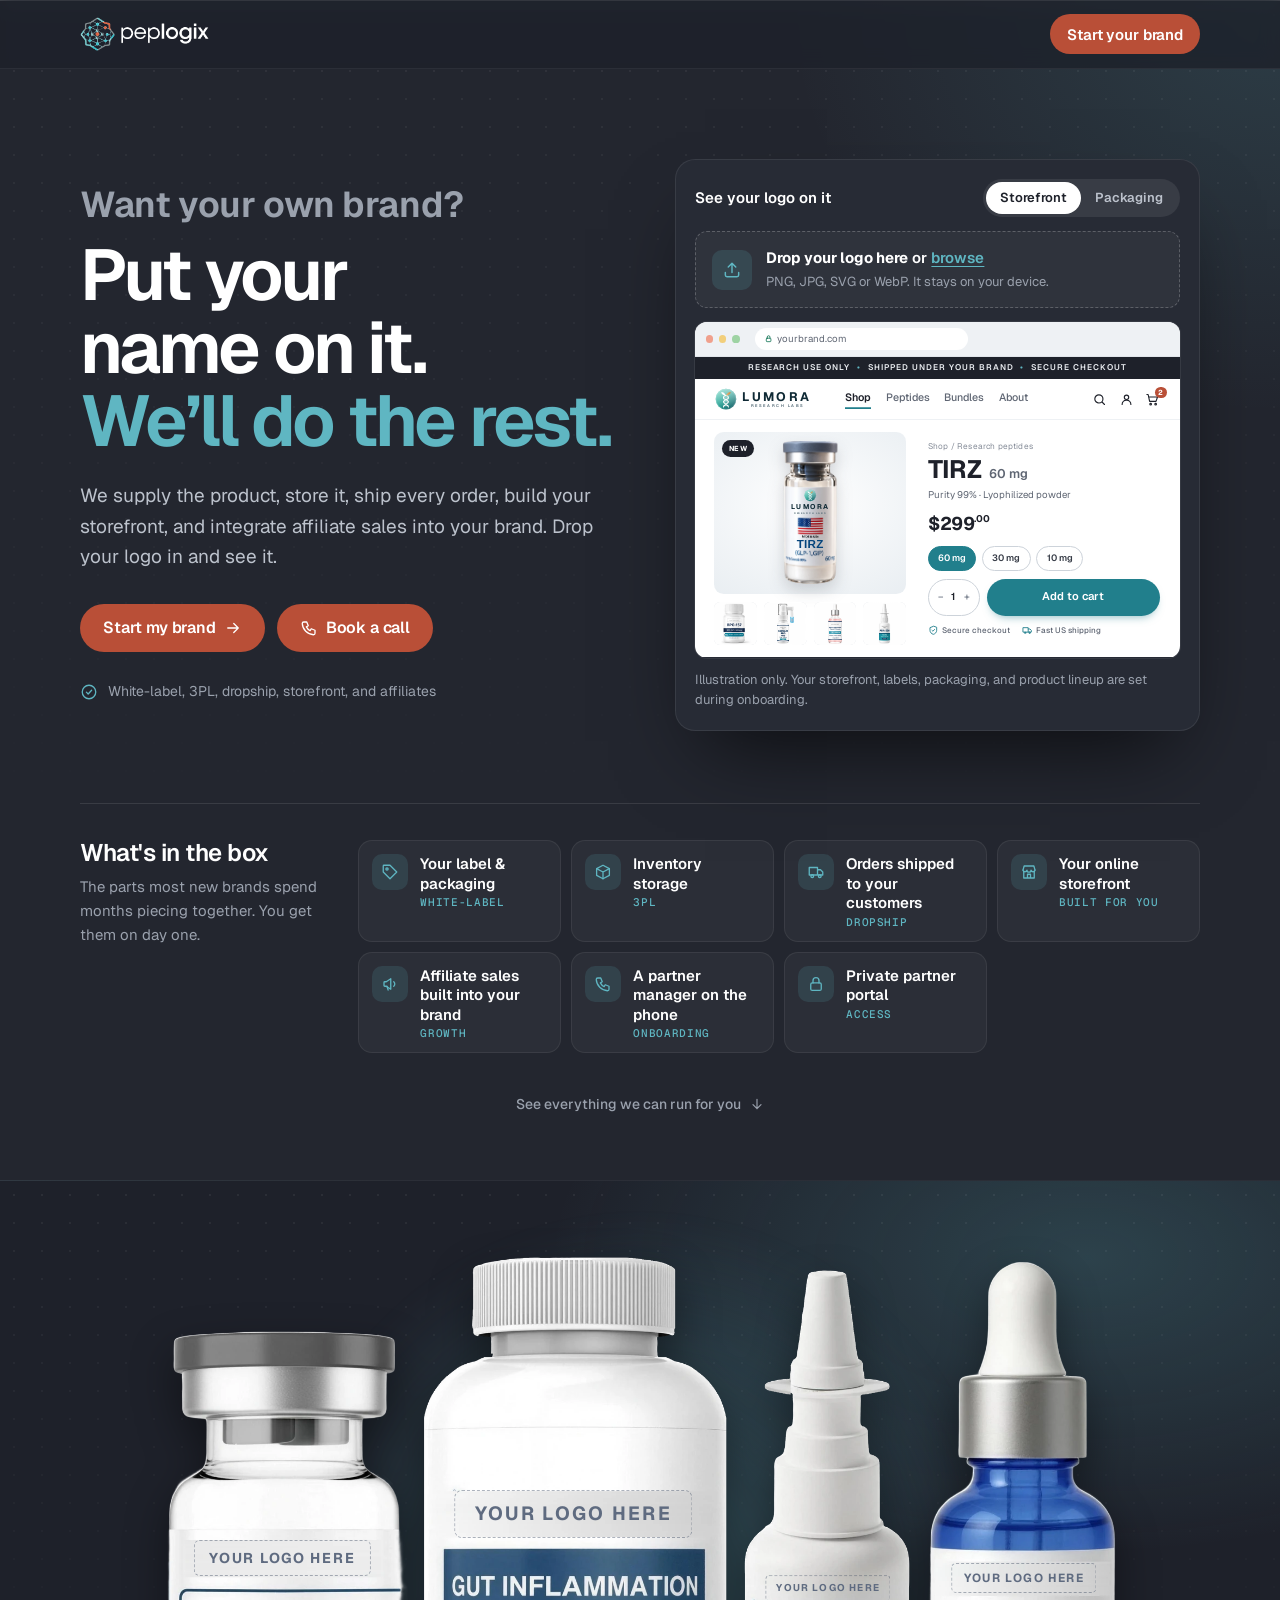
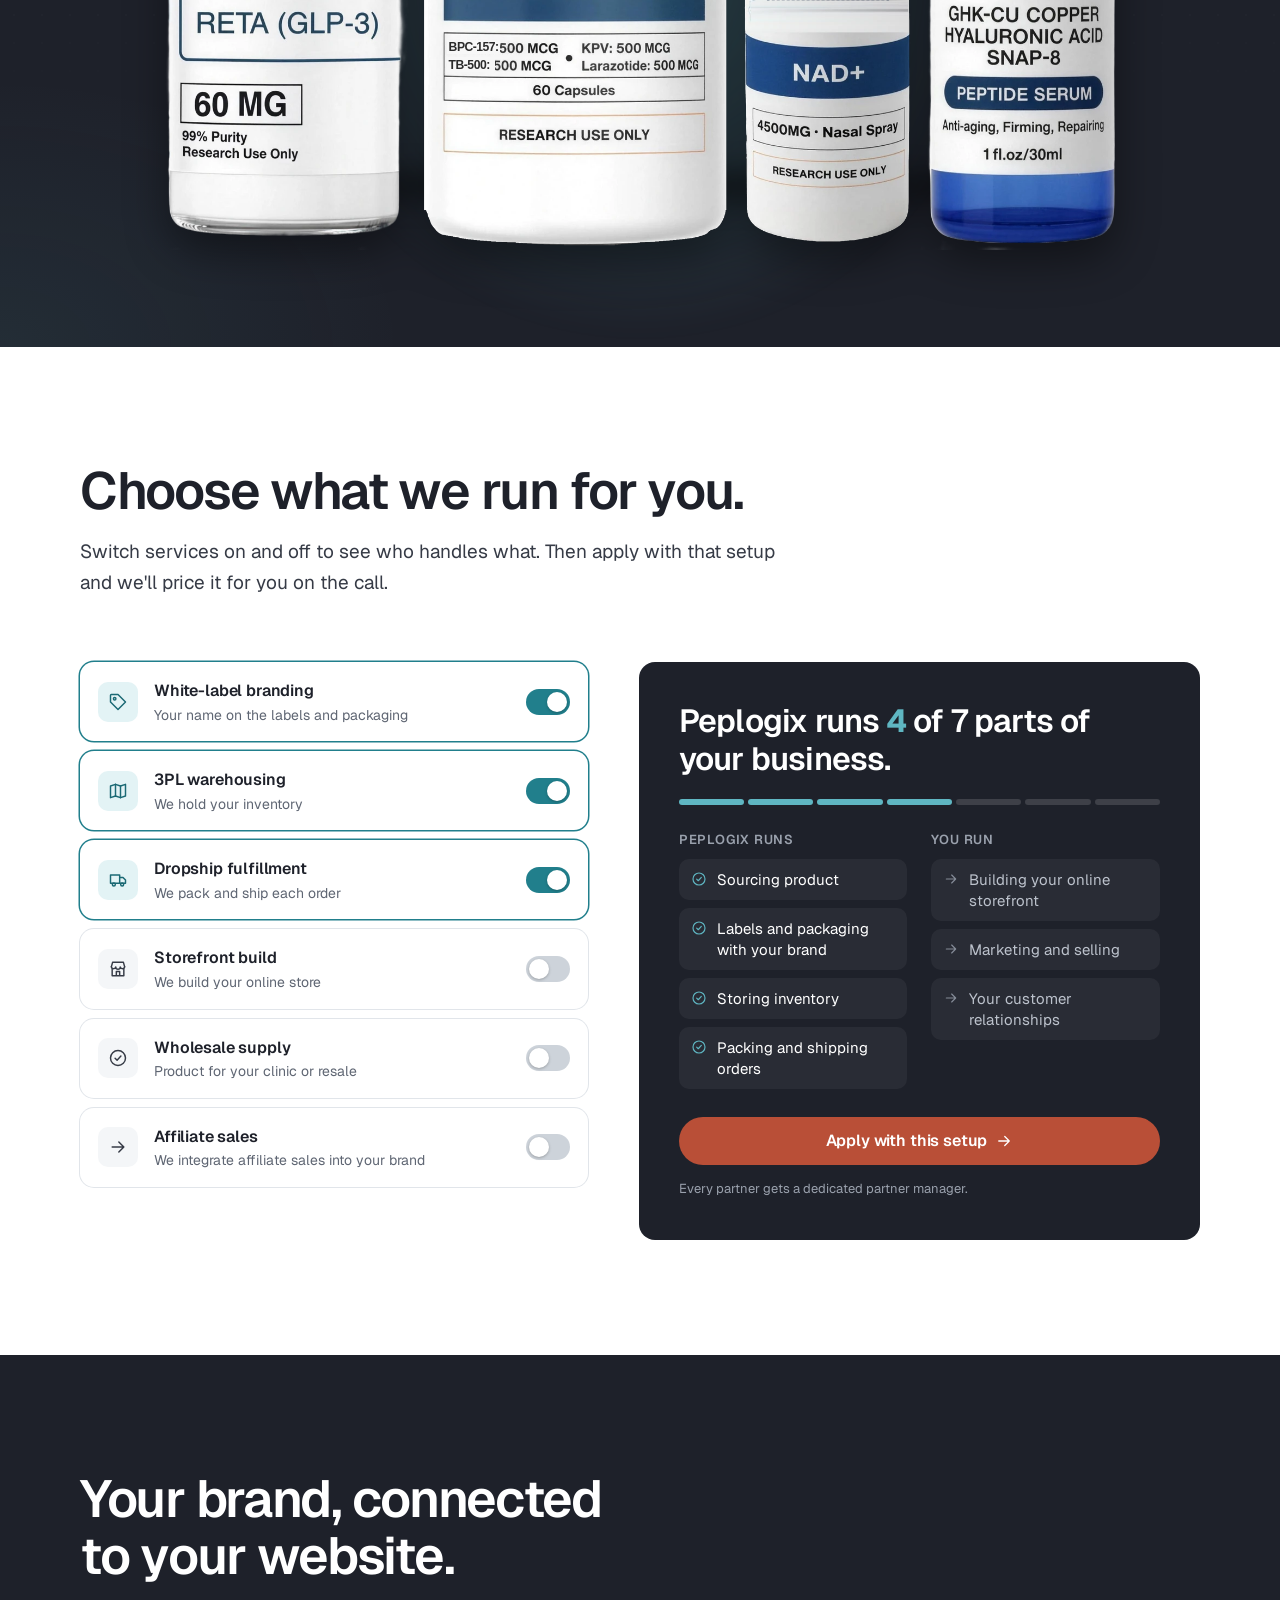
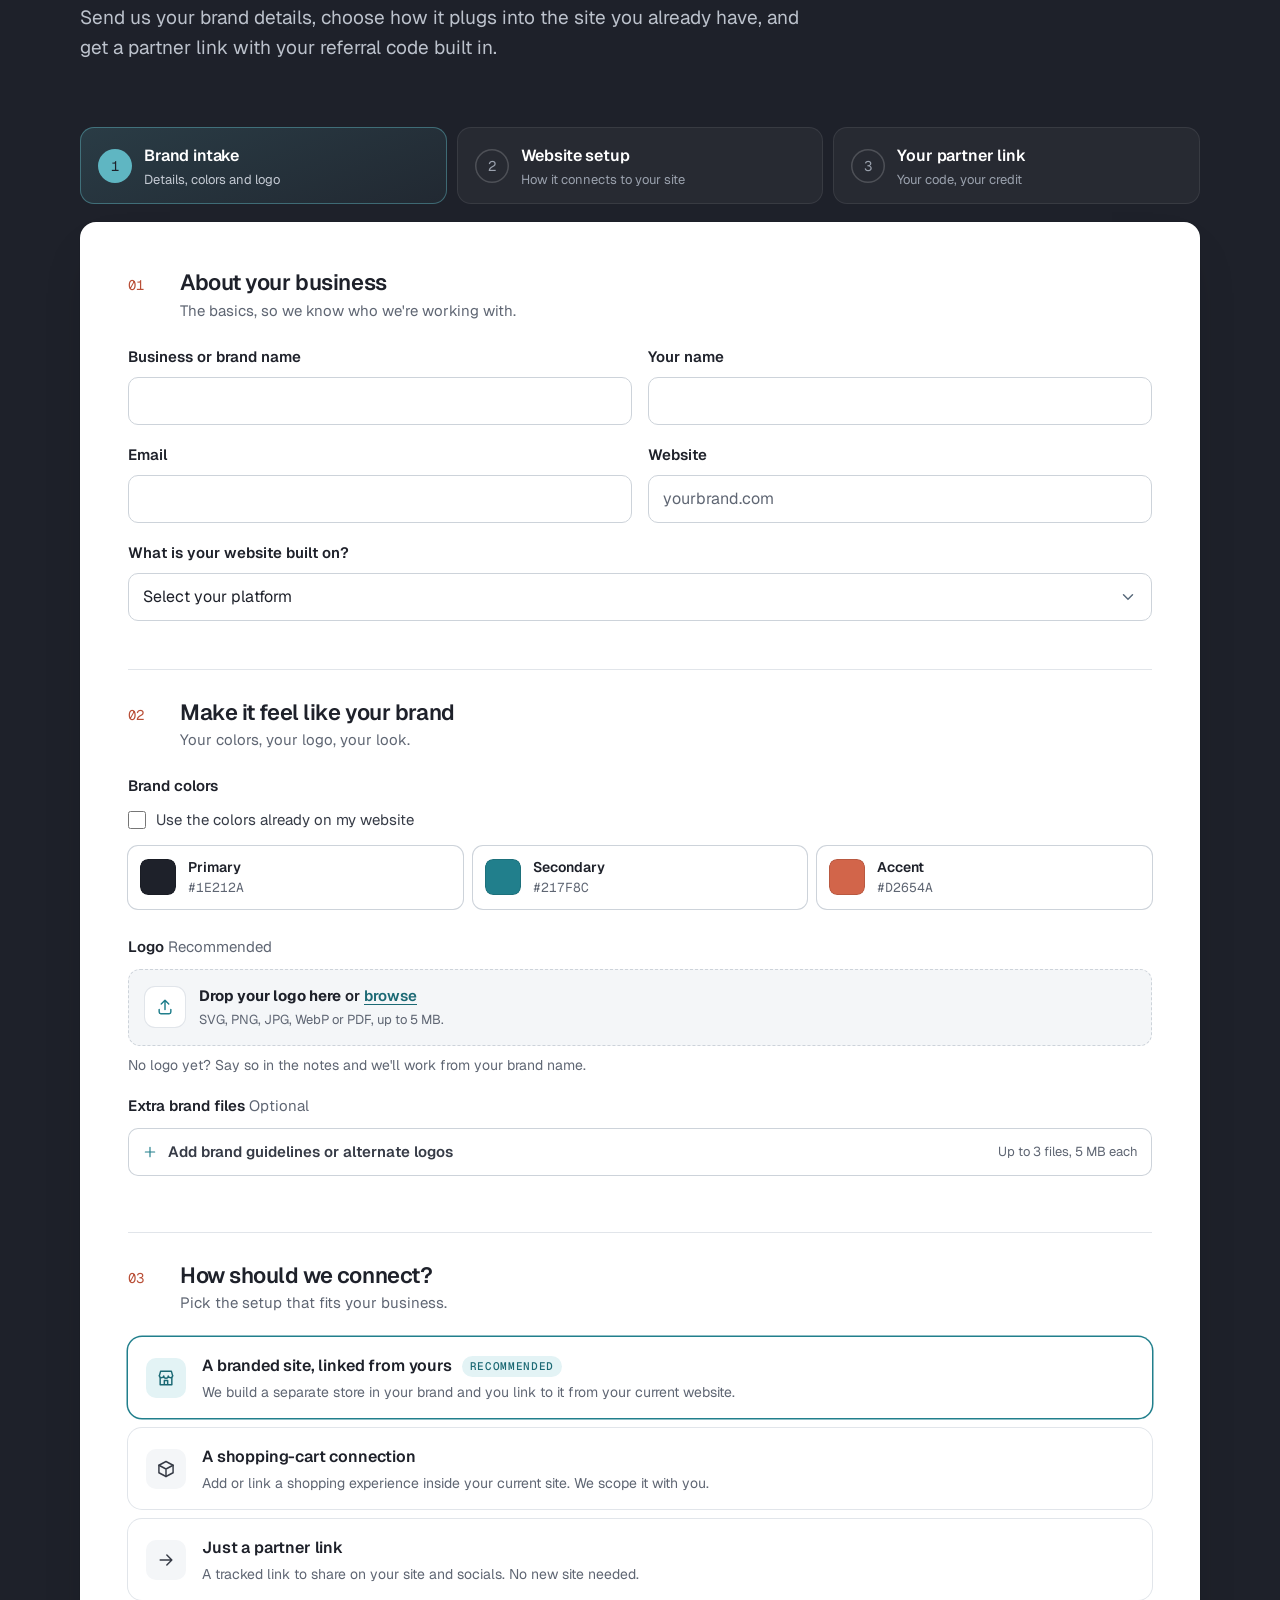
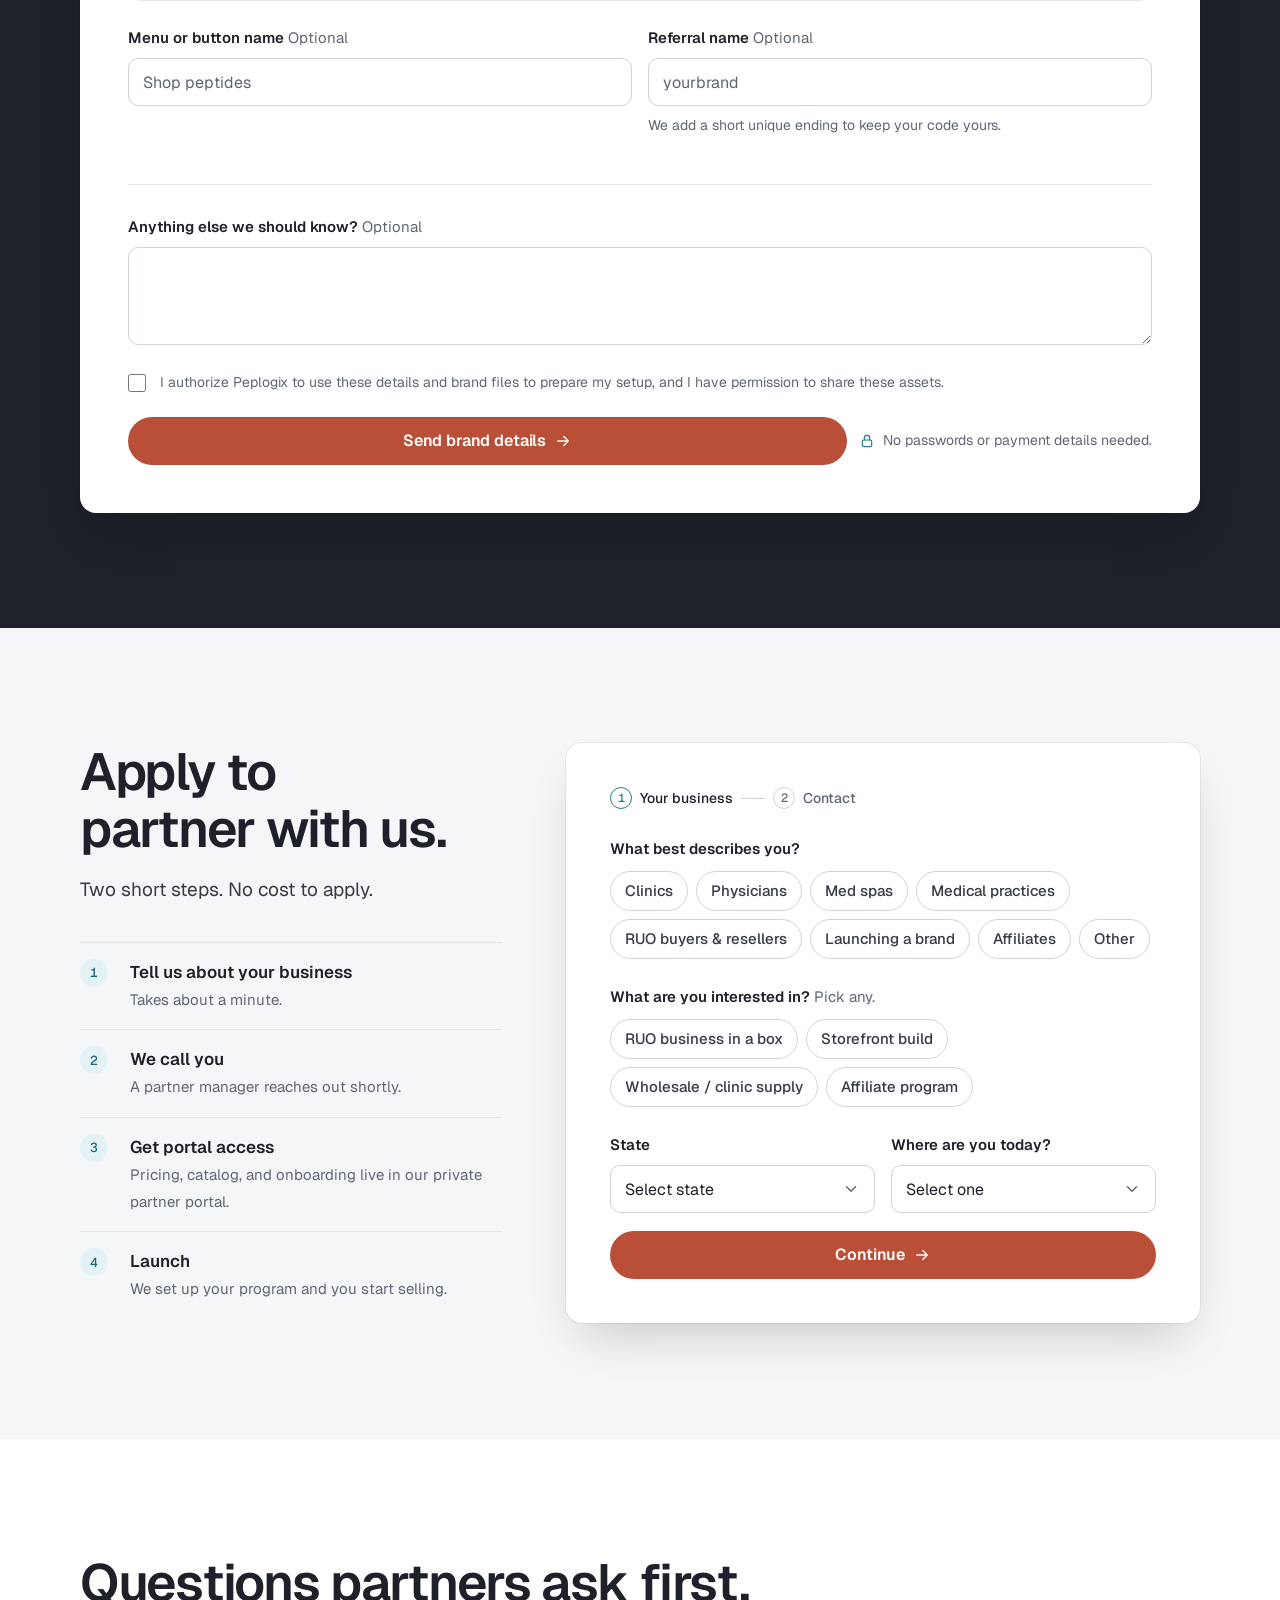
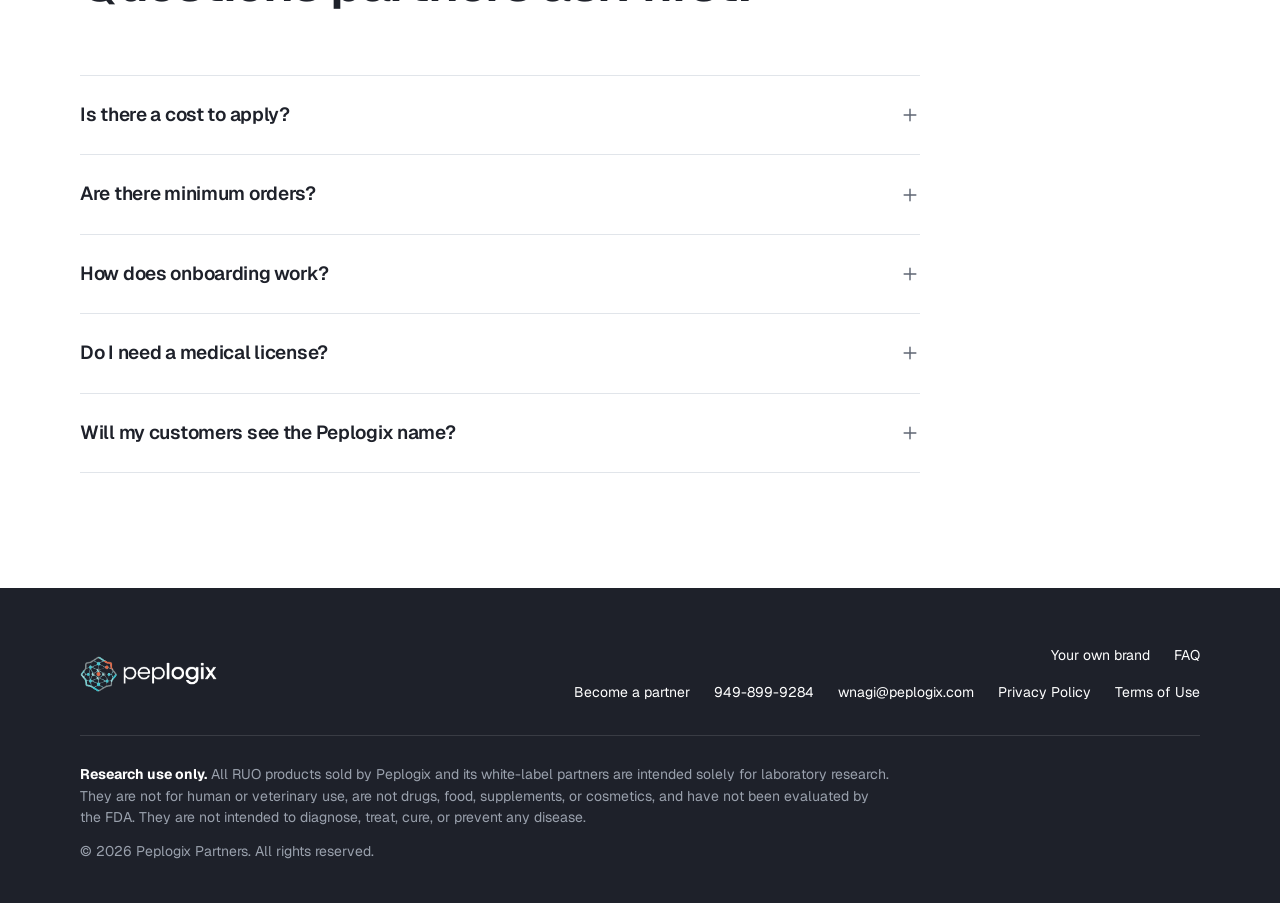
==== index.html @ 63dd4dd7 "Bigger product row on start page; live logo preview in brand intake Co-Authored-By: Claude Opus 5.5 " ====
<!doctype html>
<html lang="en">
<head>
<meta charset="utf-8">
<meta name="viewport" content="width=device-width, initial-scale=1">
<meta name="robots" content="noindex, nofollow">
<title>Start your brand today | Peplogix</title>
<meta name="description" content="Peplogix partners with clinics, physicians, med spas, RUO resellers and affiliates: white-label products, 3PL and dropship fulfillment, storefronts, and affiliate sales.">
<link rel="canonical" href="https://peplogix.github.io/">
<meta property="og:title" content="Start your brand today | Peplogix">
<meta property="og:description" content="Put your name on it. We supply the product, store it, ship every order, build your storefront, and set up affiliate sales.">
<meta property="og:url" content="https://peplogix.github.io/">
<meta property="og:image" content="https://peplogix.github.io/assets/peplogix-logo.png">
<link rel="preconnect" href="https://fonts.googleapis.com">
<link rel="preconnect" href="https://fonts.gstatic.com" crossorigin>
<link href="https://fonts.googleapis.com/css2?family=Geist:wght@400;500;600;700&family=Geist+Mono:wght@400;500&display=swap" rel="stylesheet">
<link rel="icon" type="image/png" href="assets/favicon-64.png">
<link rel="apple-touch-icon" href="assets/apple-touch-icon.png">
<style>
:root{
  --ink:#1E212A;
  --ink-2:#363B46;
  --muted:#5F6673;
  --line:#E1E5EA;
  --line-2:#CDD3DA;
  --paper:#FFFFFF;
  --mist:#F4F6F8;
  --mist-2:#EBEFF2;
  --teal:#217F8C;
  --teal-ink:#1B6974;
  --teal-wash:#E3F3F5;
  --teal-glow:#5FB6C2;
  --accent:#D2654A;
  --accent-ink:#B94F37;
  --kraft:#D8BF97;
  --kraft-2:#C6A877;
  --danger:#B3261E;
  --danger-wash:#FCECEA;
  --ok:#17795A;
  --radius:10px;
  --radius-lg:16px;
  --shadow:0 0 0 1px rgba(0,0,0,.06),0 8px 24px -8px rgba(0,0,0,.14);
  --shadow-lg:0 0 0 1px rgba(0,0,0,.06),0 24px 48px -16px rgba(0,0,0,.2);
  --ease-out:cubic-bezier(.16,1,.3,1);
  --sans:"Geist",ui-sans-serif,system-ui,-apple-system,"Segoe UI",sans-serif;
  --mono:"Geist Mono",ui-monospace,SFMono-Regular,Menlo,monospace;
  --wrap:1200px;
  --gutter:clamp(16px,4vw,40px);
}
*,*::before,*::after{box-sizing:border-box}
[hidden]{display:none!important}
html{scroll-behavior:smooth;-webkit-text-size-adjust:100%}
@media (prefers-reduced-motion:reduce){html{scroll-behavior:auto}}
body{margin:0;background:var(--paper);color:var(--ink);font:400 17px/1.6 var(--sans);-webkit-font-smoothing:antialiased;text-rendering:optimizeLegibility;caret-color:var(--teal)}
::selection{background:var(--teal);color:#fff}
html{scrollbar-color:var(--line-2) var(--mist)}
::-webkit-scrollbar{width:12px;height:12px}
::-webkit-scrollbar-track{background:var(--mist)}
::-webkit-scrollbar-thumb{background:var(--line-2);border-radius:8px;border:3px solid var(--mist)}
img,svg{display:block;max-width:100%}
a{color:var(--teal-ink);text-underline-offset:.2em;text-decoration-thickness:1px}
a:not(.btn):hover{color:var(--ink)}
:focus-visible{outline:2px solid var(--teal);outline-offset:3px;border-radius:4px}
h1,h2,h3{margin:0;line-height:1.1;letter-spacing:-.025em;text-wrap:balance;font-weight:600}
p{margin:0;text-wrap:pretty}
.wrap{max-width:var(--wrap);margin:0 auto;padding:0 var(--gutter)}
.mono{font-family:var(--mono);font-variant-numeric:tabular-nums}
.sr-only{position:absolute;width:1px;height:1px;padding:0;margin:-1px;overflow:hidden;clip:rect(0 0 0 0);white-space:nowrap;border:0}
.skip{position:absolute;left:16px;top:-60px;background:var(--ink);color:#fff;padding:10px 14px;border-radius:8px;z-index:100;transition:top .2s}
.skip:focus{top:12px}

/* Buttons */
.btn{--bg:var(--accent-ink);--fg:#fff;display:inline-flex;align-items:center;justify-content:center;gap:.5em;min-height:48px;padding:0 22px;border-radius:999px;border:1px solid transparent;background:var(--bg);color:var(--fg);font:600 16px/1 var(--sans);letter-spacing:-.01em;text-decoration:none;cursor:pointer;transition:background .2s var(--ease-out),transform .2s var(--ease-out),box-shadow .2s var(--ease-out)}
.btn:hover{background:#A3442F;color:#fff;box-shadow:0 4px 12px -4px rgba(0,0,0,.25)}
.btn:active{transform:translateY(1px)}
.btn svg{width:18px;height:18px}
.btn--ghost{--bg:transparent;--fg:var(--ink);border-color:var(--line-2)}
.btn--ghost:hover{background:var(--mist);color:var(--ink);box-shadow:none}
.btn--ink{--bg:var(--ink)}
.btn--ink:hover{background:#2C313D}
.btn[disabled],.btn[aria-busy="true"]{opacity:.6;cursor:not-allowed;box-shadow:none}
.btn--call{--bg:var(--accent-ink);--fg:#fff}
.btn--call:hover{background:#A3442F;color:#fff;box-shadow:0 4px 12px -4px rgba(0,0,0,.35)}
.btn--sm{min-height:40px;padding:0 16px;font-size:15px}

/* Nav */
.nav{position:sticky;top:0;z-index:50;background:rgba(255,255,255,.92);backdrop-filter:saturate(1.4) blur(10px);-webkit-backdrop-filter:saturate(1.4) blur(10px);border-bottom:1px solid transparent;transition:border-color .2s}
.nav.is-scrolled{border-bottom-color:var(--line)}
.nav .logo .on-dark{display:none}
.nav.on-dark{background:rgba(30,33,42,.82);border-bottom-color:rgba(255,255,255,.06)}
.nav.on-dark .logo .on-light{display:none}
.nav.on-dark .logo .on-dark{display:block}
.nav.on-dark .nav__links a{color:#BCC2CC}
.nav.on-dark .nav__links a:hover{color:#fff}
.nav__in{display:flex;align-items:center;justify-content:space-between;gap:32px;height:68px}
.logo{display:inline-flex;align-items:center;gap:10px;color:var(--ink);text-decoration:none;font-weight:700;font-size:19px;letter-spacing:-.03em}
.logo img{display:block;height:34px;width:auto}
.foot .logo img{height:36px}
.nav__links{display:flex;gap:28px;margin-left:auto;list-style:none;padding:0;margin-block:0}
.nav__links a{color:var(--ink-2);text-decoration:none;font-size:15px;font-weight:500}
.nav__links a:hover{color:var(--teal-ink)}
@media (max-width:900px){.nav__links{display:none}.nav__in{justify-content:space-between}}
.nav .btn{white-space:nowrap}
@media (max-width:360px){.nav .btn{padding:0 12px;font-size:14px}.logo{font-size:17px}}

/* Hero */
.hero{position:relative;overflow:hidden;color:#fff;padding:clamp(40px,6vw,80px) 0 clamp(40px,5vw,64px);margin-top:-68px;padding-top:calc(68px + clamp(40px,6vw,80px));
  background:radial-gradient(60% 55% at 85% 10%,rgba(95,182,194,.22),transparent 70%),radial-gradient(45% 50% at 0% 100%,rgba(95,182,194,.08),transparent 70%),var(--ink)}
.hero::before{content:"";position:absolute;inset:0;background-image:radial-gradient(rgba(255,255,255,.06) 1px,transparent 1px);background-size:28px 28px;mask-image:linear-gradient(180deg,#000,transparent 75%);-webkit-mask-image:linear-gradient(180deg,#000,transparent 75%);pointer-events:none}
.hero>.wrap{position:relative}
.hero--brand{margin-top:0;padding-top:clamp(72px,9vw,112px);border-top:1px solid rgba(255,255,255,.06);background:radial-gradient(55% 50% at 100% 0%,rgba(95,182,194,.16),transparent 70%),#23262F}
.hero--brand .h1like{font-size:clamp(36px,4.4vw,58px)}
.hero--brand .h1like .l:first-child{font-size:.5em;letter-spacing:-.01em;color:#9AA1AD;margin-bottom:.4em}
.hero__main{display:grid;grid-template-columns:minmax(0,1fr);justify-items:center}
.hero__main .heroart{width:100%;max-width:980px}
@media (max-width:1000px){.hero__main{grid-template-columns:minmax(0,1fr)}.heroart__photo{animation:none}}
.hero--main{padding-bottom:clamp(56px,7vw,96px)}
.hero--brand:first-child{margin-top:-68px;padding-top:calc(68px + clamp(48px,7vw,96px));border-top:0}
.hero--brand+.hero--main{margin-top:0;padding-top:clamp(40px,5vw,72px);border-top:1px solid rgba(255,255,255,.06)}
.paths{display:grid;grid-template-columns:1fr 1fr;gap:14px;margin-top:32px;align-items:start}
@media (max-width:640px){.paths{grid-template-columns:minmax(0,1fr)}}
.path{padding:22px;border-radius:18px;background:rgba(255,255,255,.05);box-shadow:inset 0 0 0 1px rgba(255,255,255,.1);transition:box-shadow .25s var(--ease-out),transform .25s var(--ease-out)}
.path:hover{transform:translateY(-2px);box-shadow:inset 0 0 0 1px rgba(95,182,194,.5)}
.path--b2b{background:linear-gradient(160deg,rgba(95,182,194,.16),rgba(95,182,194,.04));box-shadow:inset 0 0 0 1px rgba(95,182,194,.35)}
.path__tag{display:inline-block;font:500 11px/1 var(--mono);letter-spacing:.08em;text-transform:uppercase;color:var(--teal-glow);margin-bottom:12px}
.path h3{font-size:22px;color:#fff;letter-spacing:-.02em}
.path p{margin-top:8px;font-size:15px;color:#BCC2CC;line-height:1.5}
.path .btn{margin-top:18px;width:100%;white-space:nowrap;padding:0 16px}
.path .btn--ghost{--fg:#fff;border-color:rgba(255,255,255,.22)}
.path .btn--ghost:hover{background:rgba(255,255,255,.08);color:#fff}
.hero__top{max-width:960px;margin:0 auto clamp(56px,7vw,88px);text-align:center}
.hero__lead{font-size:clamp(17px,1.5vw,19px);line-height:1.55;color:#BCC2CC;margin:0 auto;max-width:56ch}
.hero__lead strong{display:block;font-size:clamp(30px,3.4vw,44px);line-height:1.1;letter-spacing:-.03em;color:#fff;margin-bottom:12px;font-weight:650}
.hero__top .paths{grid-template-columns:1fr 1fr;align-items:stretch;gap:16px;margin-top:32px;text-align:left}
.hero__top .path{display:flex;flex-direction:column;padding:26px}
.hero__top .path p{margin-bottom:22px}
.hero__top .path .btn,.hero__top .path #d2cBtn{margin-top:auto}
.hero__top .path .d2c__form{margin-top:16px}
.hero__top h1{font-size:clamp(40px,5.6vw,76px);margin:0 auto}
.hero__top h1 .l{display:inline}
.hero__top h1 em{display:block}
.hero__top .paths{margin-top:clamp(28px,3.5vw,44px)}
.hero__lead--main{text-align:left;margin:0;max-width:40ch}
.hero__lead--main strong{font-size:clamp(32px,3.6vw,50px)}
.hero__more{margin-top:28px;white-space:nowrap}
@media (max-width:400px){.hero__more{padding:0 16px;font-size:15px}}
.hero__ruo--top{margin-top:16px;text-align:center}
@media (max-width:640px){.hero__top{text-align:left}.hero__lead{margin:0}.hero__top .paths{grid-template-columns:minmax(0,1fr)}.hero__ruo--top{text-align:left}}
.hero__ruo{margin-top:18px;font-size:13px;color:#858C98}
.hero.hero--main h1 em{white-space:normal}
.hero--main h1{font-size:clamp(40px,5vw,66px)}
.heroart{position:relative;display:flex;flex-direction:column;align-items:center;gap:18px}
.heroart::before{content:"";position:absolute;left:10%;top:-10%;width:80%;aspect-ratio:1;border-radius:50%;background:radial-gradient(circle,rgba(95,182,194,.35),rgba(95,182,194,0) 65%);filter:blur(10px)}
.heroart::after{content:"";position:absolute;bottom:58px;left:8%;width:84%;height:26px;border-radius:50%;background:rgba(0,0,0,.5);filter:blur(14px)}
.heroart__photo{position:relative;z-index:1;margin:0;width:100%;animation:floaty 6s ease-in-out infinite}
.heroart__photo{container-type:inline-size}
.ylh{position:absolute;transform:translate(-50%,-50%);padding:.7em 1em;border:1.5px dashed rgba(43,58,85,.38);border-radius:.4em;font-family:var(--sans);font-weight:700;line-height:1;letter-spacing:.12em;color:#5F6B80;white-space:nowrap;pointer-events:none}
.fixlbl{position:absolute;display:flex;align-items:center;padding-left:.17cqi;background:#F7F7F7;font:700 1.24cqi/1 Arial,"Helvetica Neue",Helvetica,sans-serif;color:#2B2B2B;letter-spacing:-.04em;white-space:nowrap;overflow:hidden}
.heroart__photo img{display:block;width:100%;height:auto;filter:drop-shadow(0 18px 22px rgba(0,0,0,.42))}
.heroart>svg{width:auto;filter:drop-shadow(0 30px 40px rgba(0,0,0,.45));animation:floaty 6s ease-in-out infinite}
@keyframes floaty{0%,100%{transform:translateY(0)}50%{transform:translateY(-10px)}}
.heroart__pills{position:relative;z-index:2;display:flex;flex-wrap:wrap;justify-content:center;gap:10px}
.heroart__pill{display:inline-flex;align-items:center;gap:8px;padding:10px 14px;border-radius:999px;background:rgba(39,43,53,.85);backdrop-filter:blur(8px);-webkit-backdrop-filter:blur(8px);box-shadow:inset 0 0 0 1px rgba(255,255,255,.12),0 10px 30px -10px rgba(0,0,0,.6);font-size:14px;font-weight:600;color:#fff;white-space:nowrap}
.heroart__pill svg{width:16px;height:16px;flex:none;color:var(--teal-glow)}
.d2c__form{margin-top:16px;display:grid;gap:10px}
.d2c__form .field{margin:0}
.d2c__form label{color:#BCC2CC;font-size:13px;margin-bottom:6px}
.d2c__form .input{height:44px;background:rgba(255,255,255,.06);border-color:rgba(255,255,255,.16);color:#fff}
.d2c__form select.input{color:#fff}
.d2c__form select.input option{color:var(--ink)}
.d2c__form .btn{margin-top:4px}
.d2c__form .err{color:#F0A08C}
.d2c__done{color:var(--teal-glow);font-weight:500;margin:0}
@media (prefers-reduced-motion:reduce){.heroart__photo{animation:none}}
.hero__grid{display:grid;grid-template-columns:1fr minmax(0,560px);gap:clamp(32px,5vw,72px);align-items:center}
@media (max-width:1000px){.hero__grid{grid-template-columns:minmax(0,1fr)}}
.hero h1,.hero .h1like{font-size:clamp(42px,5.6vw,72px);letter-spacing:-.04em;font-weight:650;color:#fff;line-height:1.02}
.hero h1 em,.hero .h1like em{font-style:normal;color:var(--teal-glow);white-space:nowrap;display:block}
.hero h1 .l,.hero .h1like .l{display:block}
.hero__sub{margin-top:24px;font-size:clamp(17px,1.5vw,19px);line-height:1.6;color:#BCC2CC;max-width:46ch}
.hero__cta{display:flex;flex-wrap:wrap;gap:12px;margin-top:32px}
.hero .btn--ghost{--fg:#fff;border-color:rgba(255,255,255,.22)}
.hero .btn--ghost:hover{background:rgba(255,255,255,.08);color:#fff}
.trust{display:flex;align-items:center;gap:10px;margin-top:28px;font-size:14px;color:#9AA1AD}
.trust svg{width:18px;height:18px;color:var(--teal-glow)}
.kit{margin-top:clamp(48px,6vw,72px);padding-top:clamp(28px,3vw,36px);border-top:1px solid rgba(255,255,255,.1);display:grid;grid-template-columns:240px 1fr;gap:clamp(24px,3vw,48px);align-items:start}
@media (max-width:1000px){.kit{grid-template-columns:1fr}}
.kit__head h2{font-size:24px;letter-spacing:-.02em;color:#fff}
.kit__head p{margin-top:8px;color:#9AA1AD;font-size:15px}
.kit__grid{list-style:none;margin:0;padding:0;display:grid;grid-template-columns:repeat(4,minmax(0,1fr));gap:10px}
@media (max-width:1100px){.kit__grid{grid-template-columns:repeat(2,minmax(0,1fr))}}
.kit__item{display:grid;grid-template-columns:36px 1fr;gap:12px;align-items:start;padding:14px;border-radius:14px;background:rgba(255,255,255,.04);box-shadow:inset 0 0 0 1px rgba(255,255,255,.07);transition:transform .25s var(--ease-out),box-shadow .25s var(--ease-out),background .25s}
.kit__item:hover{transform:translateY(-3px);background:rgba(95,182,194,.08);box-shadow:inset 0 0 0 1px rgba(95,182,194,.45)}
.kit__ic{width:36px;height:36px;border-radius:10px;display:grid;place-items:center;background:rgba(95,182,194,.14);color:var(--teal-glow)}
.kit__ic svg{width:18px;height:18px}
.kit__item b{display:block;font-size:15px;font-weight:600;color:#fff;line-height:1.3}
.kit__item small{display:block;margin-top:4px;font:500 11px/1 var(--mono);letter-spacing:.06em;text-transform:uppercase;color:var(--teal-glow)}
.js .kit__item{opacity:0;transform:translateY(10px)}
.js .kit.in .kit__item{animation:kitIn .55s var(--ease-out) forwards;animation-delay:calc(var(--i) * 70ms + 150ms)}
@keyframes kitIn{to{opacity:1;transform:none}}
.scrollcue{display:flex;justify-content:center;margin-top:clamp(28px,4vw,40px)}
.scrollcue a{display:inline-flex;align-items:center;gap:8px;color:#9AA1AD;font-size:14px;font-weight:500;text-decoration:none}
.scrollcue a:hover{color:#fff}
.scrollcue svg{width:16px;height:16px;animation:nudge 2s var(--ease-out) infinite}
@keyframes nudge{0%,100%{transform:none}50%{transform:translateY(4px)}}
@media (prefers-reduced-motion:reduce){.js .kit__item{opacity:1;transform:none;animation:none!important}.scrollcue svg{animation:none}}

/* White-label preview */
.preview{background:#272B35;border-radius:20px;padding:20px;box-shadow:inset 0 0 0 1px rgba(255,255,255,.08),0 40px 80px -30px rgba(0,0,0,.7)}
.preview__bar{display:flex;align-items:center;justify-content:space-between;gap:12px;flex-wrap:wrap}
.preview__title{font-size:15px;font-weight:600;color:#fff;margin:0}
.seg2{display:inline-flex;padding:3px;border-radius:999px;background:rgba(255,255,255,.08)}
.seg2 button{all:unset;cursor:pointer;padding:6px 14px;border-radius:999px;font-size:13px;font-weight:600;color:#BCC2CC;transition:background .2s,color .2s}
.seg2 button[aria-selected="true"]{background:#fff;color:var(--ink)}
.seg2 button:focus-visible{outline:2px solid var(--teal-glow);outline-offset:2px}
.drop{display:flex;align-items:center;gap:14px;margin-top:14px;padding:14px 16px;border-radius:12px;border:1.5px dashed rgba(255,255,255,.22);background:rgba(255,255,255,.04);cursor:pointer;transition:border-color .2s,background .2s}
.drop:hover,.drop.is-over{border-color:var(--teal-glow);background:rgba(95,182,194,.10)}
.drop:focus-within{outline:2px solid var(--teal-glow);outline-offset:2px}
.drop__ic{width:40px;height:40px;flex:none;border-radius:10px;display:grid;place-items:center;background:rgba(95,182,194,.16);color:var(--teal-glow);overflow:hidden}
.drop__ic svg{width:20px;height:20px}
.drop__ic img{width:100%;height:100%;object-fit:contain;background:#fff}
.drop__t{display:block;color:#fff;font-size:15px;font-weight:600}
.drop__t u{color:var(--teal-glow);text-underline-offset:.2em}
.drop__d{display:block;color:#9AA1AD;font-size:13px;margin-top:2px}
.drop__x{all:unset;margin-left:auto;cursor:pointer;font-size:13px;font-weight:600;color:#BCC2CC;padding:6px 10px;border-radius:8px}
.drop__x:hover{color:#fff;background:rgba(255,255,255,.08)}
.drop__err{color:#F0A08C}
.preview__stage{margin-top:14px;border-radius:12px;overflow:hidden;box-shadow:0 0 0 1px rgba(255,255,255,.07);aspect-ratio:520/360;position:relative}
.preview__stage>svg,.preview__stage>.shop{position:absolute;inset:0;width:100%;height:100%}
.preview__stage>svg,.preview__stage>.shop{transition:opacity .3s var(--ease-out)}
.preview__stage>[data-off]{opacity:0;pointer-events:none}
.shop{container-type:inline-size;background:#fff;display:flex;flex-direction:column;font-family:var(--sans);color:var(--ink);overflow:hidden}
.shop__chrome{display:flex;align-items:center;gap:1.1cqi;padding:1.2cqi 2.2cqi;background:#EEF1F4;border-bottom:1px solid #E1E5EA}
.shop__chrome i{width:1.6cqi;height:1.6cqi;border-radius:50%;background:#CDD3DA}
.shop__chrome i:first-child{background:#F0A08C}.shop__chrome i:nth-child(2){background:#F2CF7B}.shop__chrome i:nth-child(3){background:#9ED3A3}
.shop__url{margin-left:2cqi;flex:1;max-width:44cqi;display:flex;align-items:center;gap:.8cqi;padding:.7cqi 2cqi;border-radius:99px;background:#fff;font-size:2cqi;color:#5F6673}
.shop__url svg{width:1.9cqi;height:1.9cqi;color:#17795A}
.shop__bar{display:flex;justify-content:center;align-items:center;gap:1.4cqi;padding:.9cqi;background:#1E212A;color:#E8EBEF;font-size:1.7cqi;font-weight:600;letter-spacing:.12em;text-transform:uppercase}
.shop__bar span{color:#5FB6C2}
.shop__nav{display:flex;align-items:center;gap:3cqi;padding:1.5cqi 4cqi;border-bottom:1px solid #EEF1F4}
.shop__logo{display:flex;align-items:center;flex:none;height:5.4cqi;width:22cqi}
.shop__logo svg,.shop__logo img{display:block;height:100%;width:auto;max-width:24cqi;object-fit:contain;object-position:left center}
.shop__links{display:flex;gap:3cqi;margin-left:2cqi;font-size:2.2cqi;font-weight:500;color:#5F6673}
.shop__links .is-on{color:var(--ink);font-weight:600;box-shadow:inset 0 -.35cqi 0 var(--teal);padding-bottom:.6cqi}
.shop__icons{margin-left:auto;display:flex;align-items:center;gap:2.4cqi;color:var(--ink)}
.shop__icons svg{width:3.1cqi;height:3.1cqi}
.shop__cart{position:relative;display:flex}
.shop__cart b{position:absolute;top:-1cqi;right:-1.3cqi;min-width:2.4cqi;height:2.4cqi;padding:0 .5cqi;border-radius:99px;background:var(--accent-ink);color:#fff;font-size:1.5cqi;display:grid;place-items:center;font-weight:700}
.shop__body{flex:1;display:grid;grid-template-columns:43% 1fr;gap:4.5cqi;padding:2.4cqi 4cqi 2.6cqi;min-height:0}
.shop__gallery{display:grid;grid-template-rows:1fr auto;gap:1.6cqi;min-height:0}
.shop__img{position:relative;min-height:0;display:grid;place-items:center;border-radius:2cqi;background:radial-gradient(80% 70% at 50% 45%,#FFFFFF,#E9EEF2)}
.shop__img svg{height:90%;width:auto;filter:drop-shadow(0 1.6cqi 1.6cqi rgba(30,33,42,.18))}
.shop__tag{position:absolute;top:1.6cqi;left:1.6cqi;padding:.6cqi 1.4cqi;border-radius:99px;background:#1E212A;color:#fff;font-size:1.5cqi;font-weight:700;letter-spacing:.08em;text-transform:uppercase}
.shop__thumbs{display:grid;grid-template-columns:repeat(3,1fr);gap:1.4cqi}
.shop__thumbs span{height:6.4cqi;border-radius:1.2cqi;background:#F1F4F6;display:grid;place-items:center;box-shadow:inset 0 0 0 1px #E1E5EA}
.shop__thumbs span.is-on{box-shadow:inset 0 0 0 .35cqi var(--teal)}
.shop__thumbs svg{height:82%;width:auto}
.shop__thumbs--line{grid-template-columns:repeat(4,1fr)}
.shop__thumbs--line>span{position:relative;height:auto;aspect-ratio:1;overflow:hidden;background:#fff}
.shop__thumbs--line>span>img{width:100%;height:100%;object-fit:cover;display:block}
/* Uploaded logo laid over a product's YOUR LOGO HERE box (box measured on each 640px product photo) */
.logoslot{position:absolute;display:grid;place-items:center;background:#fff;border-radius:2px}
.logoslot[hidden]{display:none}
.logoslot img{max-width:94%;max-height:90%;width:auto;height:auto;object-fit:contain}
.lineup{display:grid;grid-template-columns:repeat(4,minmax(0,1fr));gap:10px;margin:0}
@media (max-width:520px){.lineup{grid-template-columns:repeat(2,minmax(0,1fr))}}
.lineup figure{position:relative;margin:0;border-radius:12px;overflow:hidden;background:#fff;box-shadow:0 0 0 1px var(--line),0 10px 24px -16px rgba(30,33,42,.35)}
.lineup figure>img{display:block;width:100%;height:auto;aspect-ratio:1}
.lineup figcaption{grid-column:1/-1;font-size:14px;color:var(--muted);margin-top:4px}
.lineup figcaption b{font-weight:600;color:var(--ink-2);letter-spacing:.02em}
.ob__preview{margin-top:16px;animation:panelIn .4s var(--ease-out)}
.ob__preview[hidden]{display:none}

.shop__info{display:flex;flex-direction:column;justify-content:center;min-width:0}
.shop__crumb{margin:0;font-size:1.7cqi;color:#858C98;letter-spacing:.02em}
.shop__info h4{margin:.6cqi 0 0;font-size:5.2cqi;line-height:1;letter-spacing:-.03em;font-weight:700}
.shop__info h4 small{font-size:2.6cqi;font-weight:600;color:#5F6673;letter-spacing:0;margin-left:.6cqi}
.shop__meta{margin:1cqi 0 0;font-size:2cqi;color:#5F6673}
.shop__price{margin:1.4cqi 0 0;font-size:3.8cqi;font-weight:700;letter-spacing:-.02em}
.shop__price sup{font-size:2cqi;vertical-align:1.6cqi}
.shop__pills{display:flex;gap:1.2cqi;margin-top:1.5cqi}
.shop__pills span{font-size:1.9cqi;font-weight:600;padding:.9cqi 1.9cqi;border-radius:99px;border:1px solid #CDD3DA;color:#363B46}
.shop__pills span:first-child{border-color:var(--teal);background:var(--teal);color:#fff}
.shop__buy{display:flex;gap:1.4cqi;margin-top:1.7cqi}
.shop__qty{display:flex;align-items:center;gap:1.8cqi;padding:0 1.8cqi;border-radius:99px;border:1px solid #CDD3DA;font-size:2.1cqi;font-weight:600}
.shop__qty i{font-style:normal;color:#858C98}
.shop__btn{flex:1;display:block;text-align:center;padding:1.9cqi;border-radius:99px;background:var(--teal);color:#fff;font-size:2.3cqi;font-weight:600;box-shadow:0 1cqi 2cqi -1cqi rgba(33,127,140,.6)}
.shop__trust{display:flex;gap:2.4cqi;margin-top:1.7cqi;font-size:1.65cqi;color:#5F6673;font-weight:500}
.shop__trust span{display:flex;align-items:center;gap:.7cqi}
.shop__trust svg{width:2.2cqi;height:2.2cqi;color:var(--teal)}
.shop__ruo{margin:1.4cqi 0 0;font-size:1.5cqi;color:#9AA1AD}
.preview__note{margin-top:12px;font-size:13px;color:#9AA1AD}

/* Sections */
.section{padding:clamp(72px,9vw,128px) 0}
.section--mist{background:var(--mist)}
.section--ink{background:var(--ink);color:#E8EBEF}
.section__head{max-width:720px;margin-bottom:clamp(40px,5vw,64px)}
.section__head h2{font-size:clamp(32px,4.2vw,52px)}
.section__head p{margin-top:18px;font-size:19px;color:var(--ink-2);max-width:60ch}
.section--ink .section__head p{color:#BCC2CC}
.section--ink h2{color:#fff}

/* Segments */
.seg{display:grid;grid-template-columns:300px 1fr;gap:clamp(24px,4vw,56px);align-items:start}
@media (max-width:860px){.seg{grid-template-columns:1fr}}
.seg__tabs{display:flex;flex-direction:column;border-top:1px solid var(--line)}
@media (max-width:860px){.seg__tabs{flex-direction:row;overflow-x:auto;border-top:0;gap:8px;padding-bottom:4px;scrollbar-width:none;margin:0 calc(var(--gutter)*-1);padding-inline:var(--gutter)}.seg__tabs::-webkit-scrollbar{display:none}}
.seg__tab{all:unset;box-sizing:border-box;display:flex;align-items:center;justify-content:space-between;gap:12px;padding:18px 4px;border-bottom:1px solid var(--line);font-size:18px;font-weight:500;color:var(--muted);cursor:pointer;transition:color .2s}
.seg__tab svg{width:18px;height:18px;opacity:0;transform:translateX(-6px);transition:opacity .25s var(--ease-out),transform .25s var(--ease-out);color:var(--teal)}
.seg__tab:not([aria-selected="true"]):hover{color:var(--ink)}
.seg__tab[aria-selected="true"]{color:var(--ink);font-weight:600}
.seg__tab[aria-selected="true"] svg{opacity:1;transform:none}
.seg__tab:focus-visible{outline:2px solid var(--teal);outline-offset:-2px;border-radius:6px}
@media (max-width:860px){.seg__tab{flex:none;padding:10px 16px;border:1px solid var(--line-2);border-radius:999px;font-size:15px;white-space:nowrap}.seg__tab svg{display:none}.seg__tab[aria-selected="true"]{background:var(--ink);color:#fff;border-color:var(--ink)}}
.seg__panel{background:#fff;border-radius:var(--radius-lg);padding:clamp(28px,4vw,48px);box-shadow:var(--shadow);min-height:100%}
.seg__panel h3{font-size:clamp(26px,2.8vw,34px);max-width:22ch}
.seg__panel>p{margin-top:16px;color:var(--ink-2);max-width:58ch}
.seg__list{list-style:none;padding:0;margin:28px 0 32px;display:grid;gap:14px}
.seg__list li{display:grid;grid-template-columns:22px 1fr;gap:12px;align-items:start}
.seg__list svg{width:20px;height:20px;color:var(--teal);margin-top:3px}
.seg__panel[data-anim]{animation:panelIn .45s var(--ease-out)}
@keyframes panelIn{from{opacity:.001;transform:translateY(6px)}to{opacity:1;transform:none}}

/* Business in a box */
.steps{list-style:none;padding:0;margin:0;counter-reset:s;display:grid;grid-template-columns:repeat(4,minmax(0,1fr));gap:clamp(20px,3vw,40px)}
@media (max-width:900px){.steps{grid-template-columns:1fr 1fr}}
@media (max-width:560px){.steps{grid-template-columns:1fr}}
.steps li{counter-increment:s;padding-top:24px;border-top:1px solid var(--line)}
.steps li::before{content:counter(s,decimal-leading-zero);display:block;margin-bottom:16px;font:500 15px/1 var(--mono);color:var(--accent-ink)}
.steps h3{font-size:21px;letter-spacing:-.02em}
.steps p{margin-top:8px;color:var(--ink-2);font-size:16px}
.box__cta{display:flex;flex-wrap:wrap;align-items:center;gap:16px 24px;margin-top:clamp(36px,4vw,48px)}
.ruo-note{font-size:13px;line-height:1.5;color:var(--muted);max-width:70ch;margin:0}


/* Build your program */
.build{display:grid;grid-template-columns:minmax(0,.95fr) minmax(0,1.05fr);gap:clamp(24px,4vw,56px);align-items:start}
@media (max-width:960px){.build{grid-template-columns:1fr}}
.svcs{display:grid;gap:10px}
.svc{all:unset;box-sizing:border-box;display:grid;grid-template-columns:40px 1fr 44px;gap:16px;align-items:center;padding:16px 18px;border-radius:14px;background:#fff;box-shadow:0 0 0 1px var(--line);cursor:pointer;transition:box-shadow .2s var(--ease-out),background .2s var(--ease-out),transform .15s var(--ease-out)}
.svc:hover{box-shadow:0 0 0 1px var(--line-2),0 6px 18px -10px rgba(0,0,0,.25)}
.svc:active{transform:scale(.99)}
.svc:focus-visible{outline:2px solid var(--teal);outline-offset:2px}
.svc__ic{width:40px;height:40px;border-radius:10px;display:grid;place-items:center;background:var(--mist);color:var(--ink-2);transition:background .2s,color .2s}
.svc__ic svg{width:20px;height:20px}
.svc__t{display:block;font-weight:600;font-size:16px;letter-spacing:-.01em}
.svc__d{display:block;font-size:14px;color:var(--muted);margin-top:2px;line-height:1.4}
.sw{width:44px;height:26px;border-radius:999px;background:var(--line-2);position:relative;transition:background .25s var(--ease-out)}
.sw::after{content:"";position:absolute;top:3px;left:3px;width:20px;height:20px;border-radius:50%;background:#fff;box-shadow:0 1px 3px rgba(0,0,0,.25);transition:transform .3s var(--ease-out)}
.svc[aria-pressed="true"]{box-shadow:0 0 0 1.5px var(--teal)}
.svc[aria-pressed="true"] .svc__ic{background:var(--teal-wash);color:var(--teal-ink)}
.svc[aria-pressed="true"] .sw{background:var(--teal)}
.svc[aria-pressed="true"] .sw::after{transform:translateX(18px)}
.plan{background:var(--ink);color:#E8EBEF;border-radius:var(--radius-lg);padding:clamp(24px,3.5vw,40px);position:sticky;top:96px}
.plan__count{font-size:clamp(24px,2.6vw,32px);font-weight:600;letter-spacing:-.025em;color:#fff;line-height:1.2}
.plan__count strong{color:var(--teal-glow);font-variant-numeric:tabular-nums}
.plan__bar{display:flex;gap:4px;margin:20px 0 28px}
.plan__bar span{flex:1;height:6px;border-radius:3px;background:rgba(255,255,255,.14);transition:background .35s var(--ease-out)}
.plan__bar span.on{background:var(--teal-glow)}
.plan__cols{display:grid;grid-template-columns:1fr 1fr;gap:24px}
@media (max-width:520px){.plan__cols{grid-template-columns:1fr}}
.plan h3{font-size:13px;font-weight:600;letter-spacing:.06em;text-transform:uppercase;color:#9AA1AD;margin-bottom:12px}
.plan ul{list-style:none;padding:0;margin:0;display:grid;gap:8px}
.plan li{display:flex;gap:10px;align-items:flex-start;font-size:15px;line-height:1.4;padding:10px 12px;border-radius:10px;background:rgba(255,255,255,.05)}
.plan li svg{width:16px;height:16px;flex:none;margin-top:2px}
.plan__us li{color:#fff}
.plan__us li svg{color:var(--teal-glow)}
.plan__you li{color:#BCC2CC}
.plan__you li svg{color:#858C98}
.plan li.moved{animation:moved .6s var(--ease-out)}
@keyframes moved{from{opacity:0;transform:translateY(-6px);background:rgba(210,101,74,.25)}to{opacity:1;transform:none}}
.plan__cta{margin-top:28px;width:100%}
.plan__note{margin-top:14px;font-size:13px;color:#9AA1AD}
@media (prefers-reduced-motion:reduce){.plan li.moved{animation:none}.sw::after,.svc{transition:none}}

/* Apply */
.apply{display:grid;grid-template-columns:.8fr 1.2fr;gap:clamp(32px,5vw,80px);align-items:start}
@media (max-width:960px){.apply{grid-template-columns:1fr}}
.apply__copy h2{font-size:clamp(32px,4.2vw,52px)}
.apply__copy>p{margin-top:18px;font-size:19px;color:var(--ink-2)}
.next{list-style:none;padding:0;margin:36px 0 0;display:grid;gap:0}
.next li{display:grid;grid-template-columns:36px 1fr;gap:14px;padding:16px 0;border-top:1px solid var(--line)}
.next .dot{width:28px;height:28px;border-radius:50%;display:grid;place-items:center;background:var(--teal-wash);color:var(--teal-ink);font:500 13px/1 var(--mono)}
.next strong{display:block;font-weight:600}
.next span{color:var(--muted);font-size:15px}

.form{background:#fff;border-radius:var(--radius-lg);box-shadow:var(--shadow-lg);padding:clamp(24px,4vw,44px);scroll-margin-top:96px}
.form__progress{display:flex;align-items:center;gap:12px;margin-bottom:28px;font-size:14px;color:var(--muted)}
.form__progress ol{display:flex;gap:8px;list-style:none;padding:0;margin:0}
.form__progress li{display:flex;align-items:center;gap:8px;font-weight:500}
.form__progress li+li::before{content:"";width:24px;height:1px;background:var(--line-2)}
.mark{width:22px;height:22px;border-radius:50%;border:1.5px solid var(--line-2);display:grid;place-items:center;font:500 12px/1 var(--mono);color:var(--muted)}
.mark svg{width:13px;height:13px}
li[data-state="current"] .mark{border-color:var(--teal);color:var(--teal)}
li[data-state="current"]{color:var(--ink)}
li[data-state="done"] .mark{background:var(--teal);border-color:var(--teal);color:#fff}
fieldset{border:0;padding:0;margin:0 0 26px;min-width:0}
legend,.label{display:block;font-weight:600;font-size:15px;margin-bottom:10px;color:var(--ink);padding:0}
.hint{font-weight:400;color:var(--muted)}
.chips{display:flex;flex-wrap:wrap;gap:8px}
.chip{position:relative}
.chip input{position:absolute;opacity:0;inset:0;margin:0;cursor:pointer}
.chip span{display:inline-flex;align-items:center;gap:8px;min-height:40px;padding:0 14px;border:1px solid var(--line-2);border-radius:999px;font-size:15px;font-weight:500;color:var(--ink-2);background:#fff;transition:background .15s,border-color .15s,color .15s;user-select:none}
.chip span svg{width:14px;height:14px;display:none}
.chip input:hover+span{border-color:var(--ink-2)}
.chip input:checked+span{background:var(--ink);border-color:var(--ink);color:#fff}
.chip input:checked+span svg{display:block}
.chip input:focus-visible+span{outline:2px solid var(--teal);outline-offset:2px}
.row{display:grid;grid-template-columns:1fr 1fr;gap:16px}
@media (max-width:560px){.row{grid-template-columns:1fr}}
.field{margin-bottom:18px}
.field label{display:block;font-weight:600;font-size:15px;margin-bottom:8px}
.input,select.input{width:100%;height:48px;border:1px solid var(--line-2);border-radius:var(--radius);padding:0 14px;font:400 16px var(--sans);color:var(--ink);background:#fff;transition:border-color .15s,box-shadow .15s;appearance:none}
select.input{background-image:url("data:image/svg+xml,%3Csvg xmlns='http://www.w3.org/2000/svg' viewBox='0 0 24 24' fill='none' stroke='%235A6B7C' stroke-width='2' stroke-linecap='round'%3E%3Cpath d='m6 9 6 6 6-6'/%3E%3C/svg%3E");background-repeat:no-repeat;background-position:right 14px center;background-size:18px;padding-right:40px}
.input::placeholder{color:#5F6673}
.input:hover{border-color:var(--ink-2)}
.input:focus{outline:none;border-color:var(--teal);box-shadow:0 0 0 4px var(--teal-wash)}
.input[aria-invalid="true"]{border-color:var(--danger);box-shadow:0 0 0 4px var(--danger-wash)}
.err{display:none;margin-top:6px;font-size:14px;color:var(--danger)}
.err.is-on{display:flex;gap:6px;align-items:center}
.consent{display:grid;grid-template-columns:20px 1fr;gap:12px;font-size:14px;color:var(--muted);line-height:1.5;margin:6px 0 24px}
.consent input{width:18px;height:18px;margin:2px 0 0;accent-color:var(--teal)}
.form__actions{display:flex;gap:12px;align-items:center;flex-wrap:wrap}
.form__actions .btn--primary{flex:1 1 220px}
.form__step[hidden]{display:none}
.form__step{animation:panelIn .4s var(--ease-out)}
.form__alert{display:none;padding:14px 16px;border-radius:var(--radius);background:var(--danger-wash);color:var(--danger);font-size:15px;margin-bottom:20px}
.form__alert.is-on{display:block}
.done{text-align:left}
.done__icon{width:52px;height:52px;border-radius:50%;background:var(--teal-wash);color:var(--teal);display:grid;place-items:center;margin-bottom:20px}
.done__icon svg{width:26px;height:26px}
.done h3{font-size:30px}
.done p{margin-top:12px;color:var(--ink-2)}
.done .btn{margin-top:28px}
.demo{margin-top:20px;padding:12px 14px;border-radius:var(--radius);background:#FFF7E0;color:#6B4E00;font-size:14px}
.spin{width:18px;height:18px;border:2px solid rgba(255,255,255,.4);border-top-color:#fff;border-radius:50%;animation:spin .7s linear infinite}
@keyframes spin{to{transform:rotate(360deg)}}

/* FAQ */
.faq{max-width:840px}
.faq details{border-top:1px solid var(--line)}
.faq details:last-child{border-bottom:1px solid var(--line)}
.faq summary{list-style:none;cursor:pointer;display:flex;justify-content:space-between;align-items:center;gap:24px;padding:24px 0;font-size:19px;font-weight:600;letter-spacing:-.015em}
.faq summary::-webkit-details-marker{display:none}
.faq summary svg{width:20px;height:20px;flex:none;color:var(--muted);transition:transform .3s var(--ease-out)}
.faq details[open] summary svg{transform:rotate(45deg);color:var(--accent-ink)}
.faq details p{padding:0 0 26px;color:var(--ink-2);max-width:68ch}

/* D2C */

/* Footer */
.foot{background:var(--ink);color:#BCC2CC;padding:56px 0 40px;font-size:14px}
.foot__top{display:flex;justify-content:space-between;gap:32px;flex-wrap:wrap;padding-bottom:32px;border-bottom:1px solid rgba(255,255,255,.12)}
.foot .logo{color:#fff}
.foot nav{display:grid;gap:14px;justify-items:end}
.foot nav ul{list-style:none;padding:0;margin:0;display:flex;gap:24px;flex-wrap:wrap;justify-content:flex-end}
@media (max-width:700px){.foot nav{justify-items:start}.foot nav ul{justify-content:flex-start}}
.foot a{color:#FFFFFF;text-decoration:none}
.foot a:hover,.foot .logo:hover{color:#fff;text-decoration:underline}
.foot__legal{margin-top:28px;display:grid;gap:12px;max-width:90ch;line-height:1.55;color:#9AA1AD}
.foot__legal strong{color:#FFFFFF}

/* Reveal: visible by default, enhanced only with JS */
/* Partner onboarding: dark section, step rail, white working card (same card language as the apply form) */
.ob{display:grid;gap:18px}
.ob__steps{display:grid;grid-template-columns:repeat(3,minmax(0,1fr));gap:10px}
.ob__steps button{all:unset;box-sizing:border-box;display:grid;grid-template-columns:34px 1fr;gap:12px;align-items:center;padding:16px 18px;border-radius:14px;background:rgba(255,255,255,.04);box-shadow:inset 0 0 0 1px rgba(255,255,255,.08);cursor:pointer;transition:background .25s var(--ease-out),box-shadow .25s var(--ease-out)}
.ob__steps button:hover{background:rgba(255,255,255,.07)}
.ob__steps button:focus-visible{outline:2px solid var(--teal-glow);outline-offset:2px}
.ob__steps button[aria-selected="true"]{background:linear-gradient(160deg,rgba(95,182,194,.18),rgba(95,182,194,.05));box-shadow:inset 0 0 0 1px rgba(95,182,194,.45)}
.ob__n{width:34px;height:34px;border-radius:50%;display:grid;place-items:center;font-size:14px;color:#9AA1AD;box-shadow:inset 0 0 0 1.5px rgba(255,255,255,.18);transition:background .25s,color .25s,box-shadow .25s}
.ob__steps button[aria-selected="true"] .ob__tt small{color:#C4CAD3}
.ob__steps button[aria-selected="true"] .ob__n{color:var(--ink);background:var(--teal-glow);box-shadow:none}
.ob__steps button[data-done] .ob__n{color:var(--teal-glow);box-shadow:inset 0 0 0 1.5px var(--teal-glow)}
.ob__tt b{display:block;color:#fff;font-weight:600;font-size:16px;letter-spacing:-.01em}
.ob__tt small{display:block;color:#9AA1AD;font-size:13px;margin-top:2px;line-height:1.35}
@media (max-width:760px){.ob__steps{grid-template-columns:repeat(3,minmax(0,1fr));gap:6px}.ob__steps button{grid-template-columns:1fr;justify-items:center;text-align:center;padding:12px 8px;gap:8px}.ob__tt small{display:none}.ob__tt b{font-size:13px}}
.ob__panel{background:#fff;color:var(--ink);border-radius:var(--radius-lg);box-shadow:var(--shadow-lg);padding:clamp(24px,4vw,48px);animation:panelIn .4s var(--ease-out);scroll-margin-top:96px}
.ob__panel[hidden]{display:none}
.ob__panel>h3{font-size:clamp(26px,2.8vw,34px);max-width:24ch;color:var(--ink)}
.ob__lead{margin-top:14px;color:var(--ink-2);max-width:60ch}
.ob__part{padding-bottom:30px;margin-bottom:30px;border-bottom:1px solid var(--line)}
.ob__ph{display:grid;grid-template-columns:40px 1fr;gap:12px;align-items:baseline;margin-bottom:22px}
.ob__pn{font-size:14px;color:var(--accent-ink)}
.ob__ph h3{font-size:22px;letter-spacing:-.02em;color:var(--ink)}
.ob__ph p{margin-top:4px;color:var(--muted);font-size:15px}
@media (max-width:560px){.ob__ph{grid-template-columns:1fr;gap:4px}}
.ob__fine{margin:8px 0 0;font-size:14px;color:var(--muted)}
.ob__fine--lock{display:inline-flex;align-items:center;gap:8px;margin:0}
.ob__fine--lock svg{width:16px;height:16px;color:var(--teal)}
.ob__check{display:inline-flex;align-items:center;gap:10px;font-size:15px;color:var(--ink-2);cursor:pointer;margin-bottom:14px}
.ob__check input{width:18px;height:18px;margin:0;accent-color:var(--teal)}
.ob__swatches{display:grid;grid-template-columns:repeat(3,minmax(0,1fr));gap:10px;transition:opacity .25s var(--ease-out)}
.ob__swatches.is-off{opacity:.4;pointer-events:none}
@media (max-width:560px){.ob__swatches{grid-template-columns:minmax(0,1fr)}}
.swatch{display:flex;align-items:center;gap:12px;padding:10px 12px;border-radius:var(--radius);box-shadow:0 0 0 1px var(--line-2);cursor:pointer;transition:box-shadow .15s}
.swatch:hover{box-shadow:0 0 0 1px var(--ink-2)}
.swatch:focus-within{box-shadow:0 0 0 1.5px var(--teal),0 0 0 5px var(--teal-wash)}
.swatch input{width:36px;height:36px;padding:0;border:0;border-radius:8px;background:none;cursor:pointer;flex:none}
.swatch input::-webkit-color-swatch-wrapper{padding:0}
.swatch input::-webkit-color-swatch{border:1px solid rgba(0,0,0,.12);border-radius:8px}
.swatch input::-moz-color-swatch{border:1px solid rgba(0,0,0,.12);border-radius:8px}
.swatch b{display:block;font-size:14px;font-weight:600}
.swatch i{display:block;font-style:normal;font-size:13px;color:var(--muted);text-transform:uppercase}
.field .drop--light{display:flex;font-weight:400;margin-bottom:0}
.field .ob__files{display:flex;margin-bottom:0}
.drop--light{margin-top:0;border-color:var(--line-2);background:var(--mist)}
.drop--light:hover,.drop--light.is-over{border-color:var(--teal);background:var(--teal-wash)}
.drop--light:focus-within{outline-color:var(--teal)}
.drop--light .drop__ic{background:#fff;color:var(--teal);box-shadow:0 0 0 1px var(--line)}
.drop--light .drop__t{color:var(--ink)}
.drop--light .drop__t u{color:var(--teal-ink)}
.drop--light .drop__d{color:var(--muted)}
.drop--light .drop__x{color:var(--muted)}
.drop--light .drop__x:hover{color:var(--ink);background:#fff}
.drop--light .drop__err{color:var(--danger)}
.ob__files{display:flex;flex-wrap:wrap;align-items:center;gap:6px 10px;padding:12px 14px;border-radius:var(--radius);box-shadow:inset 0 0 0 1px var(--line-2);cursor:pointer;font-size:15px;font-weight:500;color:var(--ink-2);transition:box-shadow .15s,background .15s}
.ob__files:hover{box-shadow:inset 0 0 0 1px var(--ink-2)}
.ob__files svg{width:16px;height:16px;color:var(--teal)}
.ob__files small{margin-left:auto;color:var(--muted);font-size:13px;font-weight:400}
#ob_files:focus-visible+.ob__files{outline:2px solid var(--teal);outline-offset:2px}
.ob__filelist{list-style:none;padding:0;margin:8px 0 0;display:grid;gap:6px}
.ob__filelist li{display:flex;justify-content:space-between;gap:12px;font-size:14px;color:var(--ink-2);padding:8px 12px;border-radius:8px;background:var(--mist)}
.ob__filelist li span:last-child{color:var(--muted);white-space:nowrap}
.conns{display:grid;gap:10px}
.conn{position:relative;display:grid;grid-template-columns:40px 1fr;gap:16px;align-items:center;padding:16px 18px;border-radius:14px;box-shadow:0 0 0 1px var(--line);cursor:pointer;transition:box-shadow .2s var(--ease-out)}
.conn:hover{box-shadow:0 0 0 1px var(--line-2),0 6px 18px -10px rgba(0,0,0,.25)}
.conn input{position:absolute;opacity:0;inset:0;margin:0;cursor:pointer}
.conn__ic{width:40px;height:40px;border-radius:10px;display:grid;place-items:center;background:var(--mist);color:var(--ink-2);transition:background .2s,color .2s}
.conn__ic svg{width:20px;height:20px}
.conn__tx b{display:flex;flex-wrap:wrap;align-items:center;gap:6px 10px;font-weight:600;font-size:16px;letter-spacing:-.01em}
.conn__tx em{font:500 11px/1 var(--mono);font-style:normal;letter-spacing:.06em;text-transform:uppercase;color:var(--teal-ink);background:var(--teal-wash);padding:5px 8px;border-radius:999px}
.conn__tx small{display:block;font-size:14px;color:var(--muted);margin-top:3px;line-height:1.45}
.conn:has(input:checked){box-shadow:0 0 0 1.5px var(--teal)}
.conn:has(input:checked) .conn__ic{background:var(--teal-wash);color:var(--teal-ink)}
.conn:has(input:focus-visible){outline:2px solid var(--teal);outline-offset:2px}
textarea.input.ob__notes{height:auto;min-height:96px;padding:12px 14px;resize:vertical;line-height:1.5}
.ob__next{margin-top:28px}
.ob__connect{margin-top:32px;padding-top:28px;border-top:1px solid var(--line)}
.ob__connect h4{font-size:18px;letter-spacing:-.01em}
.ob__connect>p{margin-top:6px;color:var(--ink-2);font-size:15px;max-width:62ch}
.ob__connect .label{margin-top:22px}
.ob__empty{display:flex;flex-wrap:wrap;align-items:center;gap:12px 18px;margin-top:18px;padding:16px 18px;border-radius:12px;background:var(--mist)}
.ob__empty p{margin:0;color:var(--muted);font-size:15px;flex:1 1 260px}
.copyrow{display:flex;align-items:center;gap:10px;padding:8px 8px 8px 16px;border-radius:12px;background:#fff;box-shadow:inset 0 0 0 1px var(--line-2)}
.copyrow code{flex:1;min-width:0;font-size:14px;color:var(--ink);overflow-wrap:anywhere;line-height:1.5}
.copyrow--code code{font-size:13px;color:var(--ink-2)}
.copyrow--big{margin-top:24px;padding:10px 10px 10px 20px}
.copyrow--big code{font-size:clamp(15px,1.8vw,18px);color:var(--teal-ink)}
.copyrow .btn{flex:none}
.copyrow .btn[data-copied]{--bg:var(--ok)}
.ob__how{margin:14px 0 0;font-size:14px;color:var(--muted);max-width:68ch}
.ob__cart{margin:22px 0 24px;font-size:15px;color:var(--ink-2);max-width:68ch}
.ob__facts{display:grid;grid-template-columns:repeat(2,minmax(0,1fr));gap:0 28px;margin:28px 0 0}
.ob__facts div{padding:14px 0;border-top:1px solid var(--line)}
.ob__facts dt{font-size:13px;color:var(--muted)}
.ob__facts dd{margin:4px 0 0;font-weight:600;color:var(--ink)}
@media (max-width:560px){.ob__facts{grid-template-columns:minmax(0,1fr)}}
.js .rv{opacity:0;transform:translateY(14px);transition:opacity .7s var(--ease-out),transform .7s var(--ease-out)}
.js .rv.in{opacity:1;transform:none}
@media (prefers-reduced-motion:reduce){.js .rv{opacity:1;transform:none;transition:none}.st,.seg__panel[data-anim],.form__step,.ob__panel{transition:none;animation:none}}
</style>
</head>
<body>
<a class="skip" href="#apply">Skip to the partner application</a>

<svg width="0" height="0" style="position:absolute" aria-hidden="true">
  <defs>
    <symbol id="i-check" viewBox="0 0 24 24" fill="none" stroke="currentColor" stroke-width="2" stroke-linecap="round" stroke-linejoin="round"><path d="M20 6 9 17l-5-5"/></symbol>
    <symbol id="i-check-circle" viewBox="0 0 24 24" fill="none" stroke="currentColor" stroke-width="1.75" stroke-linecap="round" stroke-linejoin="round"><circle cx="12" cy="12" r="9"/><path d="m8.5 12.2 2.4 2.4 4.6-4.9"/></symbol>
    <symbol id="i-arrow" viewBox="0 0 24 24" fill="none" stroke="currentColor" stroke-width="1.75" stroke-linecap="round" stroke-linejoin="round"><path d="M5 12h14M13 6l6 6-6 6"/></symbol>
    <symbol id="i-plus" viewBox="0 0 24 24" fill="none" stroke="currentColor" stroke-width="1.75" stroke-linecap="round"><path d="M12 5v14M5 12h14"/></symbol>
    <symbol id="i-phone" viewBox="0 0 24 24" fill="none" stroke="currentColor" stroke-width="1.75" stroke-linecap="round" stroke-linejoin="round"><path d="M5 4h4l2 5-2.5 1.5a11 11 0 0 0 5 5L15 13l5 2v4a2 2 0 0 1-2 2A16 16 0 0 1 3 6a2 2 0 0 1 2-2"/></symbol>
    <symbol id="i-tag" viewBox="0 0 24 24" fill="none" stroke="currentColor" stroke-width="1.75" stroke-linecap="round" stroke-linejoin="round"><path d="M3 12V4a1 1 0 0 1 1-1h8l9 9-9 9z"/><circle cx="8" cy="8" r="1.5"/></symbol>
    <symbol id="i-truck" viewBox="0 0 24 24" fill="none" stroke="currentColor" stroke-width="1.75" stroke-linecap="round" stroke-linejoin="round"><path d="M3 6h11v10H3zM14 9h4l3 3v4h-7"/><circle cx="7" cy="17.5" r="1.8"/><circle cx="17" cy="17.5" r="1.8"/></symbol>
    <symbol id="i-map" viewBox="0 0 24 24" fill="none" stroke="currentColor" stroke-width="1.75" stroke-linecap="round" stroke-linejoin="round"><path d="M9 4 3 6v14l6-2 6 2 6-2V4l-6 2z"/><path d="M9 4v14M15 6v14"/></symbol>
    <symbol id="i-steth" viewBox="0 0 24 24" fill="none" stroke="currentColor" stroke-width="1.75" stroke-linecap="round" stroke-linejoin="round"><path d="M6 3v6a4 4 0 0 0 8 0V3"/><path d="M10 13v2a5 5 0 0 0 10 0v-2"/><circle cx="20" cy="11" r="2"/></symbol>
    <symbol id="i-cells" viewBox="0 0 24 24" fill="none" stroke="currentColor" stroke-width="1.75" stroke-linecap="round" stroke-linejoin="round"><circle cx="8" cy="8" r="4"/><circle cx="16.5" cy="15.5" r="4.5"/><circle cx="8" cy="8" r="1"/><circle cx="16.5" cy="15.5" r="1.2"/></symbol>
    <symbol id="i-store" viewBox="0 0 24 24" fill="none" stroke="currentColor" stroke-width="1.75" stroke-linecap="round" stroke-linejoin="round"><path d="M4 9.5 5.5 4h13L20 9.5"/><path d="M4 9.5a2.7 2.7 0 0 0 5.3 0 2.7 2.7 0 0 0 5.4 0 2.7 2.7 0 0 0 5.3 0"/><path d="M5 11.5V20h14v-8.5M10 20v-5h4v5"/></symbol>
    <symbol id="i-box" viewBox="0 0 24 24" fill="none" stroke="currentColor" stroke-width="1.75" stroke-linecap="round" stroke-linejoin="round"><path d="M3.5 7.5 12 3l8.5 4.5v9L12 21l-8.5-4.5z"/><path d="M3.5 7.5 12 12l8.5-4.5M12 12v9"/></symbol>
    <symbol id="i-mega" viewBox="0 0 24 24" fill="none" stroke="currentColor" stroke-width="1.75" stroke-linecap="round" stroke-linejoin="round"><path d="M4 10v4a1 1 0 0 0 1 1h2l6 4V5L7 9H5a1 1 0 0 0-1 1z"/><path d="M17 9a4 4 0 0 1 0 6M8 15l1.5 5"/></symbol>
    <symbol id="i-lock" viewBox="0 0 24 24" fill="none" stroke="currentColor" stroke-width="1.75" stroke-linecap="round" stroke-linejoin="round"><rect x="5" y="10.5" width="14" height="10" rx="2"/><path d="M8 10.5V7.5a4 4 0 0 1 8 0v3"/></symbol>
    <symbol id="i-down" viewBox="0 0 24 24" fill="none" stroke="currentColor" stroke-width="1.75" stroke-linecap="round" stroke-linejoin="round"><path d="M12 5v14M6 13l6 6 6-6"/></symbol>
    <symbol id="demoLogo" viewBox="0 0 232 56">
      <defs>
        <linearGradient id="lmA" x1="0" y1="0" x2="1" y2="1"><stop offset="0" stop-color="#7FD3DC"/><stop offset=".45" stop-color="#2A93A1"/><stop offset="1" stop-color="#0B2E3C"/></linearGradient>
        <linearGradient id="lmB" x1="0" y1="0" x2="0" y2="1"><stop offset="0" stop-color="#FFFFFF" stop-opacity=".55"/><stop offset="1" stop-color="#FFFFFF" stop-opacity="0"/></linearGradient>
        <linearGradient id="lmC" x1="0" y1="0" x2="1" y2="1"><stop offset="0" stop-color="#4FD1B8"/><stop offset=".5" stop-color="#1D9A8E"/><stop offset="1" stop-color="#0B4A57"/></linearGradient>
        <linearGradient id="lmG" x1="0" y1="0" x2="1" y2="0"><stop offset="0" stop-color="#E9B872"/><stop offset="1" stop-color="#C98A4B"/></linearGradient>
      </defs>
      <g transform="translate(2 4)"><g>
        <circle cx="24" cy="24" r="22.5" fill="url(#lmC)"/>
        <circle cx="24" cy="24" r="22.5" fill="url(#lmB)"/>
        <circle cx="24" cy="24" r="21.6" fill="none" stroke="#FFFFFF" stroke-opacity=".28" stroke-width="1"/>
        <path d="M19.6 38.4h8.8M19.4 30h9.2M20.2 21.6h7.6" stroke="#FFFFFF" stroke-opacity=".7" stroke-width="1.5" stroke-linecap="round"/>
        <path d="M18.5 41C18.5 35.8 29.5 34.6 29.5 30S18.5 25.4 18.5 21.4c0-2.6 2.4-4.6 5.5-5M29.5 41c0-5.2-11-6.4-11-11s11-4.6 11-8.6c0-2.6-2.4-4.6-5.5-5" fill="none" stroke="#FFFFFF" stroke-width="2.3" stroke-linecap="round"/>
        <path d="M24 16.4C21.5 11 17.5 8.6 13.8 8.8c.2 4.6 4.4 7.8 10.2 7.6z" fill="#FFFFFF"/>
        <path d="M24 16.4c2.5-5.4 6.5-7.8 10.2-7.6-.2 4.6-4.4 7.8-10.2 7.6z" fill="url(#lmG)"/>
      </g></g>
      <text x="62" y="32" font-family="Geist, system-ui, sans-serif" font-size="27" font-weight="700" letter-spacing="5" fill="#0F2A35">LUMORA</text>
      <path d="M63 41.5h12" stroke="url(#lmG)" stroke-width="1.6"/>
      <text x="80" y="45" font-family="Geist, system-ui, sans-serif" font-size="8.6" font-weight="600" letter-spacing="3.4" fill="#4C6470">RESEARCH LABS</text>
    </symbol>
    <symbol id="demoStack" viewBox="0 0 160 112">
      <g transform="translate(56 0) scale(1)"><g>
        <circle cx="24" cy="24" r="22.5" fill="url(#lmC)"/>
        <circle cx="24" cy="24" r="22.5" fill="url(#lmB)"/>
        <circle cx="24" cy="24" r="21.6" fill="none" stroke="#FFFFFF" stroke-opacity=".28" stroke-width="1"/>
        <path d="M19.6 38.4h8.8M19.4 30h9.2M20.2 21.6h7.6" stroke="#FFFFFF" stroke-opacity=".7" stroke-width="1.5" stroke-linecap="round"/>
        <path d="M18.5 41C18.5 35.8 29.5 34.6 29.5 30S18.5 25.4 18.5 21.4c0-2.6 2.4-4.6 5.5-5M29.5 41c0-5.2-11-6.4-11-11s11-4.6 11-8.6c0-2.6-2.4-4.6-5.5-5" fill="none" stroke="#FFFFFF" stroke-width="2.3" stroke-linecap="round"/>
        <path d="M24 16.4C21.5 11 17.5 8.6 13.8 8.8c.2 4.6 4.4 7.8 10.2 7.6z" fill="#FFFFFF"/>
        <path d="M24 16.4c2.5-5.4 6.5-7.8 10.2-7.6-.2 4.6-4.4 7.8-10.2 7.6z" fill="url(#lmG)"/>
      </g></g>
      <text x="80" y="76" text-anchor="middle" font-family="Geist, system-ui, sans-serif" font-size="27" font-weight="700" letter-spacing="5.5" fill="#0F2A35">LUMORA</text>
      <path d="M30 92h18M112 92h18" stroke="url(#lmG)" stroke-width="1.8"/>
      <text x="80" y="95.5" text-anchor="middle" font-family="Geist, system-ui, sans-serif" font-size="9.4" font-weight="600" letter-spacing="3.2" fill="#4C6470">RESEARCH LABS</text>
    </symbol>
    <symbol id="shopVial" viewBox="70 52 118 276">
      <image href="assets/vial-10ml.webp?v=tirz" x="77.5" y="54" width="103" height="270"/>
      <text x="129" y="256" text-anchor="middle" font-family="'Segoe UI','Helvetica Neue',Arial,sans-serif" font-size="22" font-weight="600" fill="#04447C" letter-spacing=".5">TIRZ</text>
      <use class="shopVialDemo" href="#demoStack" x="90" y="145" width="78" height="54.6"/>
      <image id="shopVialLogo" x="89" y="146" width="80" height="48" preserveAspectRatio="xMidYMid meet" visibility="hidden"/>
    </symbol>
    <symbol id="i-alert" viewBox="0 0 24 24" fill="none" stroke="currentColor" stroke-width="2" stroke-linecap="round" stroke-linejoin="round"><circle cx="12" cy="12" r="9"/><path d="M12 8v5M12 16h.01"/></symbol>
  </defs>
</svg>

<header class="nav" id="nav">
  <div class="wrap nav__in">
    <a class="logo" href="#top" aria-label="Peplogix home"><img class="on-light" src="assets/peplogix-logo.png" alt="" width="130" height="34"><img class="on-dark" src="assets/peplogix-logo-white.png" alt="" width="130" height="34"></a>
    <a class="btn btn--sm btn--call" href="#onboard" data-cta="nav">Start your brand</a>
  </div>
</header>

<main id="top">
  <section class="hero hero--brand" id="your-brand">
    <div class="wrap hero__grid">
      <div>
        <h1 class="h1like"><span class="l">Want your own brand?</span> <span class="l">Put your name on it.</span> <em>We’ll do the rest.</em></h1>
        <p class="hero__sub">We supply the product, store it, ship every order, build your storefront, and integrate affiliate sales into your brand. Drop your logo in and see it.</p>
        <div class="hero__cta">
          <a class="btn" href="#onboard" data-preselect-type="founder" data-preselect-interest="ruo-box,storefront,affiliate" data-cta="brand">Start my brand <svg aria-hidden="true"><use href="#i-arrow"/></svg></a>
          <a class="btn btn--call" href="#apply" data-book data-cta="brand-book"><svg aria-hidden="true"><use href="#i-phone"/></svg>Book a call</a>
        </div>
        <p class="trust"><svg aria-hidden="true"><use href="#i-check-circle"/></svg>White-label, 3PL, dropship, storefront, and affiliates</p>
      </div>

      <div class="preview" aria-labelledby="previewLabel">
        <div class="preview__bar">
          <p class="preview__title" id="previewLabel">See your logo on it</p>
          <div class="seg2" role="tablist" aria-label="Preview">
            <button type="button" role="tab" aria-selected="true" data-view="store">Storefront</button>
            <button type="button" role="tab" aria-selected="false" data-view="pack">Packaging</button>
          </div>
        </div>
        <label class="drop" id="drop">
          <input type="file" id="logoFile" class="sr-only" accept="image/png,image/jpeg,image/svg+xml,image/webp">
          <span class="drop__ic" id="dropIc"><svg viewBox="0 0 24 24" fill="none" stroke="currentColor" stroke-width="1.75" stroke-linecap="round" stroke-linejoin="round" aria-hidden="true"><path d="M12 15V4M7.5 8.5 12 4l4.5 4.5"/><path d="M4 15v3a2 2 0 0 0 2 2h12a2 2 0 0 0 2-2v-3"/></svg></span>
          <span><span class="drop__t" id="dropT"><strong>Drop your logo here</strong> or <u>browse</u></span><span class="drop__d" id="dropD">PNG, JPG, SVG or WebP. It stays on your device.</span></span>
          <button type="button" class="drop__x" id="dropX" hidden>Remove</button>
        </label>
        <div class="preview__stage">
          <div class="shop" id="shopView" role="img" aria-label="Illustrative online storefront showing your logo">
            <div class="shop__chrome" aria-hidden="true"><i></i><i></i><i></i><span class="shop__url"><svg viewBox="0 0 24 24" fill="none" stroke="currentColor" stroke-width="2.2" stroke-linecap="round"><rect x="6" y="11" width="12" height="9" rx="2"/><path d="M8.5 11V8a3.5 3.5 0 0 1 7 0v3"/></svg>yourbrand.com</span></div>
            <div class="shop__bar">Research use only<span>•</span>Shipped under your brand<span>•</span>Secure checkout</div>
            <div class="shop__nav">
              <span class="shop__logo"><svg class="shop__demo" viewBox="0 0 232 56" aria-hidden="true"><use href="#demoLogo"/></svg><img id="shopLogo" alt="" hidden></span>
              <span class="shop__links"><span class="is-on">Shop</span><span>Peptides</span><span>Bundles</span><span>About</span></span>
              <span class="shop__icons" aria-hidden="true">
                <svg viewBox="0 0 24 24" fill="none" stroke="currentColor" stroke-width="1.8" stroke-linecap="round"><circle cx="11" cy="11" r="6.5"/><path d="m16 16 4 4"/></svg>
                <svg viewBox="0 0 24 24" fill="none" stroke="currentColor" stroke-width="1.8" stroke-linecap="round"><circle cx="12" cy="8.5" r="3.5"/><path d="M5 20a7 7 0 0 1 14 0"/></svg>
                <span class="shop__cart"><svg viewBox="0 0 24 24" fill="none" stroke="currentColor" stroke-width="1.8" stroke-linecap="round" stroke-linejoin="round"><path d="M3 4h2l2.4 11h10.2L20 8H6.2"/><circle cx="9" cy="19.5" r="1.3"/><circle cx="17" cy="19.5" r="1.3"/></svg><b>2</b></span>
              </span>
            </div>
            <div class="shop__body">
              <div class="shop__gallery">
                <div class="shop__img"><span class="shop__tag">New</span><svg viewBox="0 0 118 276" aria-hidden="true"><use href="#shopVial" width="118" height="276"/></svg></div>
                <div class="shop__thumbs shop__thumbs--line"><span class=""><img src="assets/prod-caps.webp" alt="BPC-157 capsules with a your-logo-here label" width="640" height="640"><span class="logoslot" style="left:29.8%;top:37.6%;width:34.8%;height:8.8%" hidden><img alt=""></span></span><span class=""><img src="assets/prod-spray.webp" alt="Cartalax Pro oral spray with a your-logo-here label" width="640" height="640"><span class="logoslot" style="left:34.6%;top:57.1%;width:19.4%;height:6.9%" hidden><img alt=""></span></span><span class=""><img src="assets/prod-serum.webp" alt="4-in-1 serum with a your-logo-here label" width="640" height="640"><span class="logoslot" style="left:38.0%;top:48.0%;width:24.8%;height:7.4%" hidden><img alt=""></span></span><span class=""><img src="assets/prod-nasal.webp" alt="ARA-290 nasal spray with a your-logo-here label" width="640" height="640"><span class="logoslot" style="left:40.9%;top:54.6%;width:18.6%;height:7.2%" hidden><img alt=""></span></span></div>
              </div>
              <div class="shop__info">
                <p class="shop__crumb">Shop / Research peptides</p>
                <h4>TIRZ <small>60 mg</small></h4>
                <p class="shop__meta">Purity 99% · Lyophilized powder</p>
                <p class="shop__price">$299<sup>.00</sup></p>
                <div class="shop__pills"><span>60 mg</span><span>30 mg</span><span>10 mg</span></div>
                <div class="shop__buy"><span class="shop__qty"><i>−</i>1<i>+</i></span><span class="shop__btn">Add to cart</span></div>
                <div class="shop__trust">
                  <span><svg viewBox="0 0 24 24" fill="none" stroke="currentColor" stroke-width="2" stroke-linecap="round" stroke-linejoin="round"><path d="M12 3 4.5 6v6c0 4.4 3.2 7.9 7.5 9 4.3-1.1 7.5-4.6 7.5-9V6z"/><path d="m9 12 2 2 4-4"/></svg>Secure checkout</span>
                  <span><svg viewBox="0 0 24 24" fill="none" stroke="currentColor" stroke-width="2" stroke-linecap="round" stroke-linejoin="round"><path d="M3 6h11v10H3zM14 9h4l3 3v4h-7"/><circle cx="7" cy="17.5" r="1.6"/><circle cx="17" cy="17.5" r="1.6"/></svg>Fast US shipping</span>
                </div>
              </div>
            </div>
          </div>
          <svg viewBox="0 0 520 360" role="img" aria-labelledby="previewTitle" id="previewSvg" data-off>
            <title id="previewTitle">Illustrative white-label vial and shipping carton showing your logo</title>
            <defs>
              <linearGradient id="studioWall" x1="0" y1="0" x2="0" y2="1">
                <stop offset="0" stop-color="#323743"/><stop offset=".6" stop-color="#2A2E38"/><stop offset=".78" stop-color="#252830"/><stop offset="1" stop-color="#1C1F26"/>
              </linearGradient>
              <radialGradient id="studioSpot" cx=".46" cy=".42" r=".55">
                <stop offset="0" stop-color="#FFFFFF" stop-opacity=".16"/><stop offset=".55" stop-color="#FFFFFF" stop-opacity=".05"/><stop offset="1" stop-color="#FFFFFF" stop-opacity="0"/>
              </radialGradient>
              <radialGradient id="studioTint" cx=".85" cy=".1" r=".6">
                <stop offset="0" stop-color="#5FB6C2" stop-opacity=".28"/><stop offset="1" stop-color="#5FB6C2" stop-opacity="0"/>
              </radialGradient>
              <filter id="softShadow" x="-30%" y="-200%" width="160%" height="500%"><feGaussianBlur stdDeviation="6"/></filter>
              <filter id="tightShadow" x="-30%" y="-200%" width="160%" height="500%"><feGaussianBlur stdDeviation="2"/></filter>
            </defs>
            <rect width="520" height="360" fill="url(#studioWall)"/>
            <rect width="520" height="360" fill="url(#studioTint)"/>
            <rect width="520" height="360" fill="url(#studioSpot)"/>
            <ellipse cx="360" cy="320" rx="150" ry="14" fill="#000" opacity=".45" filter="url(#softShadow)"/>
            <ellipse cx="342" cy="318" rx="122" ry="4" fill="#000" opacity=".5" filter="url(#tightShadow)"/>
            <ellipse cx="128" cy="321" rx="56" ry="9" fill="#000" opacity=".45" filter="url(#softShadow)"/>
            <ellipse cx="128" cy="320" rx="44" ry="3" fill="#000" opacity=".55" filter="url(#tightShadow)"/>
            <!-- Carton -->
            <g>
              <path d="M222 108 262 80h196l-40 28z" fill="#E6D2AE" stroke="#B89462" stroke-width="1.5" stroke-linejoin="round"/>
              <path d="M418 108l40-28v204l-40 34z" fill="#C6A877" stroke="#B89462" stroke-width="1.5" stroke-linejoin="round"/>
              <rect x="222" y="108" width="196" height="210" fill="#D8BF97" stroke="#B89462" stroke-width="1.5"/>
              <path d="M300 108h40v210h-40z" fill="#CBB088" opacity=".55"/>
              <path d="M300 108 340 80h40l-40 28z" fill="#D6BE93" opacity=".8"/>
              <rect x="240" y="196" width="160" height="104" rx="4" fill="#FFFFFF" stroke="#C9B48F"/>
              <text x="252" y="216" font-family="Geist Mono, ui-monospace, monospace" font-size="8.5" fill="#5F6673" letter-spacing=".08em">FROM</text>
              <text id="fromPh" x="252" y="232" font-family="Geist, system-ui, sans-serif" font-size="10" font-weight="700" fill="#9AA1AD" letter-spacing=".08em">YOUR LOGO HERE</text>
              <image id="fromLogo" x="252" y="220" width="90" height="16" preserveAspectRatio="xMinYMid meet" visibility="hidden"/>
              <path d="M252 240h88M252 248h64" stroke="#CDD3DA" stroke-width="3" stroke-linecap="round"/>
              <g fill="#1E212A">
                <rect x="252" y="262" width="2" height="26"/><rect x="256" y="262" width="1" height="26"/><rect x="259" y="262" width="3" height="26"/><rect x="264" y="262" width="1" height="26"/><rect x="267" y="262" width="2" height="26"/><rect x="271" y="262" width="1" height="26"/><rect x="274" y="262" width="3" height="26"/><rect x="279" y="262" width="1" height="26"/><rect x="282" y="262" width="2" height="26"/><rect x="286" y="262" width="3" height="26"/><rect x="291" y="262" width="1" height="26"/><rect x="294" y="262" width="2" height="26"/><rect x="298" y="262" width="1" height="26"/><rect x="301" y="262" width="3" height="26"/><rect x="306" y="262" width="1" height="26"/><rect x="309" y="262" width="2" height="26"/><rect x="313" y="262" width="1" height="26"/><rect x="316" y="262" width="3" height="26"/>
              </g>
              <text x="388" y="290" text-anchor="end" font-family="Geist Mono, ui-monospace, monospace" font-size="9" fill="#5F6673">DROPSHIP</text>
              <text id="cartonPh" x="320" y="150" text-anchor="middle" font-family="Geist, system-ui, sans-serif" font-size="15" font-weight="700" fill="#5B4423" letter-spacing=".1em">YOUR LOGO HERE</text>
              <image id="cartonLogo" x="252" y="120" width="136" height="48" preserveAspectRatio="xMidYMid meet" visibility="hidden"/>
              <path d="M262 176h116" stroke="#B89462" stroke-width="1"/>
            </g>
            <!-- Vial: replica of the client's reference vial (gray flip-off cap, aluminum crimp, wrap label) -->
            <defs>
              <linearGradient id="glass" x1="0" x2="1">
                <stop offset="0" stop-color="#B9C2C8"/><stop offset=".08" stop-color="#E6EAED"/><stop offset=".25" stop-color="#F7F8F9"/><stop offset=".75" stop-color="#F1F3F4"/><stop offset=".93" stop-color="#D5DBDF"/><stop offset="1" stop-color="#A7B0B6"/>
              </linearGradient>
              <linearGradient id="flip" x1="0" x2="1">
                <stop offset="0" stop-color="#55595E"/><stop offset=".2" stop-color="#7D8186"/><stop offset=".45" stop-color="#8C9095"/><stop offset=".8" stop-color="#6F7378"/><stop offset="1" stop-color="#4B4F54"/>
              </linearGradient>
              <linearGradient id="flipTop" x1="0" y1="0" x2="0" y2="1">
                <stop offset="0" stop-color="#9A9EA3"/><stop offset="1" stop-color="#6E7277"/>
              </linearGradient>
              <linearGradient id="alu" x1="0" x2="1">
                <stop offset="0" stop-color="#7E858B"/><stop offset=".15" stop-color="#C4C9CD"/><stop offset=".35" stop-color="#ECEEF0"/><stop offset=".55" stop-color="#C9CED2"/><stop offset=".8" stop-color="#E1E4E7"/><stop offset="1" stop-color="#7A8187"/>
              </linearGradient>
              <linearGradient id="wrap" x1="0" x2="1">
                <stop offset="0" stop-color="#3A4250" stop-opacity=".2"/><stop offset=".1" stop-color="#3A4250" stop-opacity=".03"/><stop offset=".3" stop-color="#FFFFFF" stop-opacity="0"/><stop offset=".88" stop-color="#3A4250" stop-opacity=".04"/><stop offset="1" stop-color="#3A4250" stop-opacity=".22"/>
              </linearGradient>
              <linearGradient id="frost" x1="0" y1="0" x2="0" y2="1">
                <stop offset="0" stop-color="#F3F5F6"/><stop offset="1" stop-color="#E2E6E9"/>
              </linearGradient>
              <clipPath id="bodyClip"><rect x="81" y="138" width="95" height="181" rx="6"/></clipPath>
            </defs>
            <g id="vialArt">
              <image href="assets/vial-10ml.webp?v=tirz" x="77.5" y="54" width="103" height="270" preserveAspectRatio="xMidYMid meet"/>
              <text x="129" y="256" text-anchor="middle" font-family="'Segoe UI','Helvetica Neue',Arial,sans-serif" font-size="22" font-weight="600" fill="#04447C" letter-spacing=".5">TIRZ</text>
              <text id="vialPh" x="129" y="172" text-anchor="middle" font-family="Arial, Helvetica, sans-serif" font-size="7.6" font-weight="700" fill="#7D8592" letter-spacing=".08em">YOUR LOGO HERE</text>
              <image id="vialLogo" x="90" y="148" width="78" height="42" preserveAspectRatio="xMidYMid meet" visibility="hidden"/>
            </g>
          </svg>
        </div>
        <p class="preview__note">Illustration only. Your storefront, labels, packaging, and product lineup are set during onboarding.</p>
      </div>
    </div>
    <div class="wrap">
      <div class="kit" id="kit">
        <div class="kit__head">
          <h2>What's in the box</h2>
          <p>The parts most new brands spend months piecing together. You get them on day one.</p>
        </div>
        <ul class="kit__grid">
          <li class="kit__item" style="--i:0"><span class="kit__ic"><svg aria-hidden="true"><use href="#i-tag"/></svg></span><span><b>Your label &amp; packaging</b><small>White-label</small></span></li>
          <li class="kit__item" style="--i:1"><span class="kit__ic"><svg aria-hidden="true"><use href="#i-box"/></svg></span><span><b>Inventory storage</b><small>3PL</small></span></li>
          <li class="kit__item" style="--i:2"><span class="kit__ic"><svg aria-hidden="true"><use href="#i-truck"/></svg></span><span><b>Orders shipped to your customers</b><small>Dropship</small></span></li>
          <li class="kit__item" style="--i:3"><span class="kit__ic"><svg aria-hidden="true"><use href="#i-store"/></svg></span><span><b>Your online storefront</b><small>Built for you</small></span></li>
          <li class="kit__item" style="--i:4"><span class="kit__ic"><svg aria-hidden="true"><use href="#i-mega"/></svg></span><span><b>Affiliate sales built into your brand</b><small>Growth</small></span></li>
          <li class="kit__item" style="--i:5"><span class="kit__ic"><svg aria-hidden="true"><use href="#i-phone"/></svg></span><span><b>A partner manager on the phone</b><small>Onboarding</small></span></li>
          <li class="kit__item" style="--i:6"><span class="kit__ic"><svg aria-hidden="true"><use href="#i-lock"/></svg></span><span><b>Private partner portal</b><small>Access</small></span></li>
        </ul>
      </div>
      <div class="scrollcue"><a href="#build">See everything we can run for you <svg aria-hidden="true"><use href="#i-down"/></svg></a></div>
    </div>
  </section>

  <!-- Product lineup -->
  <section class="hero hero--main">
    <div class="wrap hero__main">
      <div class="heroart">
        <figure class="heroart__photo"><img src="assets/product-lineup-float.webp?v=straight" width="1800" height="1125" alt="Peplogix Peptides product lineup: Reta (GLP-3) 60 mg vial, Gut Inflammation capsules, NAD+ nasal spray, and GHK-Cu peptide serum, all labeled research use only" fetchpriority="high"><span class="ylh" style="left:13.5%;top:51.1%;font-size:1.45cqi">YOUR LOGO HERE</span><span class="ylh" style="left:43.2%;top:43.9%;font-size:1.95cqi">YOUR LOGO HERE</span><span class="ylh" style="left:69.2%;top:56%;font-size:1cqi">YOUR LOGO HERE</span><span class="ylh" style="left:89.2%;top:54.4%;font-size:1.2cqi">YOUR LOGO HERE</span><span class="fixlbl" style="left:30.3%;top:64.45%;width:5.4%;height:2.4%">BPC-157:</span><span class="fixlbl" style="left:30.3%;top:67.3%;width:4.95%;height:2.45%">TB-500:</span></figure>
      </div>
    </div>
  </section>





  <!-- Build your program -->
  <section class="section" id="build">
    <div class="wrap">
      <div class="section__head rv">
        <h2>Choose what we run for you.</h2>
        <p>Switch services on and off to see who handles what. Then apply with that setup and we'll price it for you on the call.</p>
      </div>
      <div class="build rv">
        <div class="svcs" id="svcList" role="group" aria-label="Services"></div>
        <aside class="plan" aria-live="polite" aria-labelledby="planCount">
          <p class="plan__count" id="planCount"></p>
          <div class="plan__bar" id="planBar" aria-hidden="true"></div>
          <div class="plan__cols">
            <div class="plan__us"><h3>Peplogix runs</h3><ul id="planUs"></ul></div>
            <div class="plan__you"><h3>You run</h3><ul id="planYou"></ul></div>
          </div>
          <a class="btn btn--call plan__cta" href="#apply" id="planCta">Apply with this setup <svg aria-hidden="true"><use href="#i-arrow"/></svg></a>
          <p class="plan__note">Every partner gets a dedicated partner manager.</p>
        </aside>
      </div>
    </div>
  </section>

  <!-- Partner onboarding: brand intake, website setup, partner link -->
  <section class="section section--ink" id="onboard">
    <div class="wrap">
      <div class="section__head rv">
        <h2>Your brand, connected to your website.</h2>
        <p>Send us your brand details, choose how it plugs into the site you already have, and get a partner link with your referral code built in.</p>
      </div>
      <div class="ob rv">
        <div class="ob__steps" role="tablist" aria-label="Partner onboarding steps">
          <button type="button" role="tab" id="obt-1" aria-controls="obp-1" aria-selected="true" data-ob="1"><span class="ob__n mono" aria-hidden="true">1</span><span class="ob__tt"><b>Brand intake</b><small>Details, colors and logo</small></span></button>
          <button type="button" role="tab" id="obt-2" aria-controls="obp-2" aria-selected="false" tabindex="-1" data-ob="2"><span class="ob__n mono" aria-hidden="true">2</span><span class="ob__tt"><b>Website setup</b><small>How it connects to your site</small></span></button>
          <button type="button" role="tab" id="obt-3" aria-controls="obp-3" aria-selected="false" tabindex="-1" data-ob="3"><span class="ob__n mono" aria-hidden="true">3</span><span class="ob__tt"><b>Your partner link</b><small>Your code, your credit</small></span></button>
        </div>

        <div class="ob__panel" id="obp-1" role="tabpanel" aria-labelledby="obt-1">
          <div class="form__alert" id="obAlert" role="alert"></div>
          <form id="obForm" novalidate>
            <div class="ob__part">
              <div class="ob__ph"><span class="ob__pn mono" aria-hidden="true">01</span><div><h3>About your business</h3><p>The basics, so we know who we're working with.</p></div></div>
              <div class="row">
                <div class="field"><label for="ob_brand">Business or brand name</label><input class="input" id="ob_brand" autocomplete="organization" required aria-describedby="err-ob_brand"><p class="err" id="err-ob_brand"><svg width="16" height="16" aria-hidden="true"><use href="#i-alert"/></svg>Enter your business or brand name.</p></div>
                <div class="field"><label for="ob_name">Your name</label><input class="input" id="ob_name" autocomplete="name" required aria-describedby="err-ob_name"><p class="err" id="err-ob_name"><svg width="16" height="16" aria-hidden="true"><use href="#i-alert"/></svg>Enter your name.</p></div>
              </div>
              <div class="row">
                <div class="field"><label for="ob_email">Email</label><input class="input" id="ob_email" type="email" autocomplete="email" inputmode="email" required aria-describedby="err-ob_email"><p class="err" id="err-ob_email"><svg width="16" height="16" aria-hidden="true"><use href="#i-alert"/></svg>Enter a valid email, like name@yourbrand.com.</p></div>
                <div class="field"><label for="ob_site">Website</label><input class="input" id="ob_site" inputmode="url" autocomplete="url" placeholder="yourbrand.com" required aria-describedby="err-ob_site"><p class="err" id="err-ob_site"><svg width="16" height="16" aria-hidden="true"><use href="#i-alert"/></svg>Enter your website address, like yourbrand.com.</p></div>
              </div>
              <div class="field">
                <label for="ob_platform">What is your website built on?</label>
                <select class="input" id="ob_platform" required aria-describedby="err-ob_platform"><option value="">Select your platform</option><option>WordPress</option><option>Shopify</option><option>Wix</option><option>Squarespace</option><option>Webflow</option><option>Other</option><option>Not sure</option></select>
                <p class="err" id="err-ob_platform"><svg width="16" height="16" aria-hidden="true"><use href="#i-alert"/></svg>Pick your platform. "Not sure" is fine.</p>
              </div>
            </div>

            <div class="ob__part">
              <div class="ob__ph"><span class="ob__pn mono" aria-hidden="true">02</span><div><h3>Make it feel like your brand</h3><p>Your colors, your logo, your look.</p></div></div>
              <fieldset>
                <legend>Brand colors</legend>
                <label class="ob__check"><input type="checkbox" id="ob_sitecolors"><span>Use the colors already on my website</span></label>
                <div class="ob__swatches" id="obSwatches">
                  <label class="swatch"><input type="color" id="ob_c1" value="#1E212A"><span><b>Primary</b><i class="mono" id="ob_c1v">#1E212A</i></span></label>
                  <label class="swatch"><input type="color" id="ob_c2" value="#217F8C"><span><b>Secondary</b><i class="mono" id="ob_c2v">#217F8C</i></span></label>
                  <label class="swatch"><input type="color" id="ob_c3" value="#D2654A"><span><b>Accent</b><i class="mono" id="ob_c3v">#D2654A</i></span></label>
                </div>
              </fieldset>
              <div class="field">
                <span class="label" id="obLogoLbl">Logo <span class="hint">Recommended</span></span>
                <label class="drop drop--light" id="obDrop" aria-labelledby="obLogoLbl">
                  <span class="drop__ic" id="obDropIc"></span>
                  <span><span class="drop__t" id="obDropT"></span><span class="drop__d" id="obDropD"></span></span>
                  <button type="button" class="drop__x" id="obDropX" hidden>Remove</button>
                  <input type="file" id="ob_logo" class="sr-only" accept="image/png,image/jpeg,image/svg+xml,image/webp,application/pdf">
                </label>
                <p class="ob__fine">No logo yet? Say so in the notes and we'll work from your brand name.</p>
                <div class="ob__preview" id="obPreview" hidden><span class="label">Your logo on your line</span><div class="lineup"><figure><img src="assets/prod-caps.webp" alt="BPC-157 capsules with your logo" width="640" height="640" loading="lazy"><span class="logoslot" style="left:29.8%;top:37.6%;width:34.8%;height:8.8%" hidden><img alt=""></span></figure><figure><img src="assets/prod-spray.webp" alt="Cartalax Pro oral spray with your logo" width="640" height="640" loading="lazy"><span class="logoslot" style="left:34.6%;top:57.1%;width:19.4%;height:6.9%" hidden><img alt=""></span></figure><figure><img src="assets/prod-serum.webp" alt="4-in-1 serum with your logo" width="640" height="640" loading="lazy"><span class="logoslot" style="left:38.0%;top:48.0%;width:24.8%;height:7.4%" hidden><img alt=""></span></figure><figure><img src="assets/prod-nasal.webp" alt="ARA-290 nasal spray with your logo" width="640" height="640" loading="lazy"><span class="logoslot" style="left:40.9%;top:54.6%;width:18.6%;height:7.2%" hidden><img alt=""></span></figure></div></div>
              </div>
              <div class="field">
                <span class="label">Extra brand files <span class="hint">Optional</span></span>
                <input type="file" id="ob_files" class="sr-only" multiple accept="image/*,application/pdf">
                <label class="ob__files" for="ob_files"><svg aria-hidden="true"><use href="#i-plus"/></svg><span>Add brand guidelines or alternate logos</span><small>Up to 3 files, 5 MB each</small></label>
                <ul class="ob__filelist" id="obFileList"></ul>
                <p class="err" id="err-ob_files"><svg width="16" height="16" aria-hidden="true"><use href="#i-alert"/></svg><span id="obFilesMsg"></span></p>
              </div>
            </div>

            <div class="ob__part">
              <div class="ob__ph"><span class="ob__pn mono" aria-hidden="true">03</span><div><h3>How should we connect?</h3><p>Pick the setup that fits your business.</p></div></div>
              <fieldset>
                <legend class="sr-only">Website connection</legend>
                <div class="conns">
                  <label class="conn"><input type="radio" name="ob_conn" value="site" checked><span class="conn__ic"><svg aria-hidden="true"><use href="#i-store"/></svg></span><span class="conn__tx"><b>A branded site, linked from yours <em>Recommended</em></b><small>We build a separate store in your brand and you link to it from your current website.</small></span></label>
                  <label class="conn"><input type="radio" name="ob_conn" value="cart"><span class="conn__ic"><svg aria-hidden="true"><use href="#i-box"/></svg></span><span class="conn__tx"><b>A shopping-cart connection</b><small>Add or link a shopping experience inside your current site. We scope it with you.</small></span></label>
                  <label class="conn"><input type="radio" name="ob_conn" value="link"><span class="conn__ic"><svg aria-hidden="true"><use href="#i-arrow"/></svg></span><span class="conn__tx"><b>Just a partner link</b><small>A tracked link to share on your site and socials. No new site needed.</small></span></label>
                </div>
              </fieldset>
              <div class="row">
                <div class="field"><label for="ob_menu">Menu or button name <span class="hint">Optional</span></label><input class="input" id="ob_menu" placeholder="Shop peptides"></div>
                <div class="field"><label for="ob_ref">Referral name <span class="hint">Optional</span></label><input class="input" id="ob_ref" placeholder="yourbrand" autocapitalize="none" spellcheck="false" aria-describedby="ob_refHint"><p class="ob__fine" id="ob_refHint">We add a short unique ending to keep your code yours.</p></div>
              </div>
            </div>

            <div class="field"><label for="ob_notes">Anything else we should know? <span class="hint">Optional</span></label><textarea class="input ob__notes" id="ob_notes" rows="3"></textarea></div>
            <input type="text" name="_honey" id="ob_honey" class="sr-only" tabindex="-1" autocomplete="off" aria-hidden="true">
            <label class="consent"><input type="checkbox" id="ob_consent" required aria-describedby="err-ob_consent"><span>I authorize Peplogix to use these details and brand files to prepare my setup, and I have permission to share these assets.</span></label>
            <p class="err" id="err-ob_consent" style="margin-top:-16px;margin-bottom:20px"><svg width="16" height="16" aria-hidden="true"><use href="#i-alert"/></svg>Please confirm so we can use your brand files.</p>
            <div class="form__actions">
              <button class="btn btn--primary" type="submit" id="obSubmit">Send brand details <svg aria-hidden="true"><use href="#i-arrow"/></svg></button>
              <p class="ob__fine ob__fine--lock"><svg aria-hidden="true"><use href="#i-lock"/></svg>No passwords or payment details needed.</p>
            </div>
          </form>
        </div>

        <div class="ob__panel" id="obp-2" role="tabpanel" aria-labelledby="obt-2" hidden>
          <h3 id="obSetupTitle">A branded site, linked from yours.</h3>
          <p class="ob__lead" id="obSetupLead">We plan a separate store in your brand. Your current website stays exactly where it is, on any platform, and links to it.</p>
          <ol class="next ob__next">
            <li><span class="dot mono">1</span><div><strong>Send your brand details</strong><span>Website, colors, logo and how you want to connect.</span></div></li>
            <li><span class="dot mono">2</span><div><strong>We confirm the setup</strong><span>Your partner manager reviews the site, content and destination with you. Nothing changes on your website automatically.</span></div></li>
            <li><span class="dot mono">3</span><div><strong>Add your partner link</strong><span>Put it in your menu or on a button. Visitors who click it land on your store with your code attached.</span></div></li>
          </ol>
          <div class="ob__connect">
            <h4>Copy and connect</h4>
            <p>One link with your referral code already in it. Visitors click, the visit is credited to you, and there's nothing for them to type.</p>
            <div class="ob__empty" data-ob-empty><p>Your link and button code show up here after you send your brand details.</p><button type="button" class="btn btn--sm btn--ghost" data-ob-go="1">Start brand intake</button></div>
            <div data-ob-filled hidden>
              <span class="label">Your partner link</span>
              <div class="copyrow"><code class="mono" data-ob-link></code><button type="button" class="btn btn--sm btn--ink" data-copy="link">Copy</button></div>
              <span class="label" style="margin-top:18px">Button code for your site</span>
              <div class="copyrow copyrow--code"><code class="mono" id="obHtml"></code><button type="button" class="btn btn--sm btn--ink" data-copy="html">Copy</button></div>
              <p class="ob__how" id="obHow"></p>
            </div>
          </div>
          <p class="ob__cart"><strong>Need a shopping-cart connection?</strong> Pick it in the brand intake and tell us what you need. We confirm the platform and scope with you. Sending the form doesn't install a cart or change your website.</p>
          <button type="button" class="btn btn--ghost" data-ob-go="1">Edit brand details</button>
        </div>

        <div class="ob__panel" id="obp-3" role="tabpanel" aria-labelledby="obt-3" hidden>
          <h3>Your link. Your code. Your credit.</h3>
          <p class="ob__lead">Share this link on your website and socials. Every visit that comes through it carries your referral code, so the order is credited to you.</p>
          <div class="ob__empty" data-ob-empty><p>Your partner link appears here after you send your brand details.</p><button type="button" class="btn btn--sm btn--ghost" data-ob-go="1">Start brand intake</button></div>
          <div data-ob-filled hidden>
            <div class="copyrow copyrow--big"><code class="mono" data-ob-link></code><button type="button" class="btn btn--ink" data-copy="link">Copy link</button></div>
            <dl class="ob__facts">
              <div><dt>Referral code</dt><dd class="mono" id="obCode"></dd></div>
              <div><dt>Brand</dt><dd id="obBrandOut"></dd></div>
              <div><dt>Connection</dt><dd id="obConnOut"></dd></div>
              <div><dt>Click tracking</dt><dd>Turns on once your partner manager confirms your setup.</dd></div>
            </dl>
          </div>
        </div>
      </div>
    </div>
  </section>

  <!-- Apply -->
  <section class="section section--mist" id="apply">
    <div class="wrap apply">
      <div class="apply__copy rv">
        <h2>Apply to partner with us.</h2>
        <p>Two short steps. No cost to apply.</p>
        <ol class="next">
          <li><span class="dot mono">1</span><div><strong>Tell us about your business</strong><span>Takes about a minute.</span></div></li>
          <li><span class="dot mono">2</span><div><strong>We call you</strong><span id="responseLine">A partner manager reaches out shortly.</span></div></li>
          <li><span class="dot mono">3</span><div><strong>Get portal access</strong><span>Pricing, catalog, and onboarding live in our private partner portal.</span></div></li>
          <li><span class="dot mono">4</span><div><strong>Launch</strong><span>We set up your program and you start selling.</span></div></li>
        </ol>
      </div>

      <div class="form" id="leadForm" aria-live="polite">
        <div id="formBody">
          <div class="form__progress">
            <ol aria-label="Application progress">
              <li data-state="current" id="p1"><span class="mark" aria-hidden="true">1</span>Your business</li>
              <li data-state="todo" id="p2"><span class="mark" aria-hidden="true">2</span>Contact</li>
            </ol>
          </div>
          <div class="form__alert" id="formAlert" role="alert"></div>
          <form id="b2bForm" novalidate>
            <div class="form__step" id="step1">
              <fieldset>
                <legend>What best describes you?</legend>
                <div class="chips" id="typeChips"></div>
                <p class="err" id="err-type"><svg width="16" height="16" aria-hidden="true"><use href="#i-alert"/></svg>Choose the option closest to your business.</p>
              </fieldset>
              <fieldset>
                <legend>What are you interested in? <span class="hint">Pick any.</span></legend>
                <div class="chips" id="interestChips"></div>
                <p class="err" id="err-interest"><svg width="16" height="16" aria-hidden="true"><use href="#i-alert"/></svg>Pick at least one so we route you to the right person.</p>
              </fieldset>
              <div class="row">
                <div class="field">
                  <label for="state">State</label>
                  <select class="input" id="state" name="state" required aria-describedby="err-state"><option value="">Select state</option></select>
                  <p class="err" id="err-state"><svg width="16" height="16" aria-hidden="true"><use href="#i-alert"/></svg>Select your state.</p>
                </div>
                <div class="field">
                  <label for="stage">Where are you today?</label>
                  <select class="input" id="stage" name="stage" required aria-describedby="err-stage">
                    <option value="">Select one</option>
                    <option>Just getting started</option>
                    <option>Operating, looking to add products or programs</option>
                    <option>Established, looking to switch suppliers</option>
                  </select>
                  <p class="err" id="err-stage"><svg width="16" height="16" aria-hidden="true"><use href="#i-alert"/></svg>Select where you are today.</p>
                </div>
              </div>
              <div class="form__actions">
                <button class="btn btn--primary" type="button" id="toStep2">Continue <svg aria-hidden="true"><use href="#i-arrow"/></svg></button>
              </div>
            </div>

            <div class="form__step" id="step2" hidden>
              <div class="row">
                <div class="field">
                  <label for="first_name">First name</label>
                  <input class="input" id="first_name" name="first_name" autocomplete="given-name" required aria-describedby="err-first_name">
                  <p class="err" id="err-first_name"><svg width="16" height="16" aria-hidden="true"><use href="#i-alert"/></svg>Enter your first name.</p>
                </div>
                <div class="field">
                  <label for="last_name">Last name</label>
                  <input class="input" id="last_name" name="last_name" autocomplete="family-name" required aria-describedby="err-last_name">
                  <p class="err" id="err-last_name"><svg width="16" height="16" aria-hidden="true"><use href="#i-alert"/></svg>Enter your last name.</p>
                </div>
              </div>
              <div class="field">
                <label for="company">Business name</label>
                <input class="input" id="company" name="company" autocomplete="organization" required aria-describedby="err-company">
                <p class="err" id="err-company"><svg width="16" height="16" aria-hidden="true"><use href="#i-alert"/></svg>Enter your business name. If you're just starting, your planned brand name is fine.</p>
              </div>
              <div class="row">
                <div class="field">
                  <label for="email">Work email</label>
                  <input class="input" id="email" name="email" type="email" autocomplete="email" inputmode="email" required aria-describedby="err-email">
                  <p class="err" id="err-email"><svg width="16" height="16" aria-hidden="true"><use href="#i-alert"/></svg>Enter a valid email, like name@yourclinic.com.</p>
                </div>
                <div class="field">
                  <label for="phone">Phone</label>
                  <input class="input" id="phone" name="phone" type="tel" autocomplete="tel" inputmode="tel" required aria-describedby="err-phone">
                  <p class="err" id="err-phone"><svg width="16" height="16" aria-hidden="true"><use href="#i-alert"/></svg>Enter a phone number with area code. We call before we email.</p>
                </div>
              </div>
              <label class="consent"><input type="checkbox" id="consent" required aria-describedby="err-consent"><span>I agree to be contacted by Peplogix by phone, text, and email about partner programs. I understand RUO products are for research use only. I agree to the <a href="terms.html" target="_blank" rel="noopener">Terms of Use</a> and <a href="privacy.html" target="_blank" rel="noopener">Privacy Policy</a>.</span></label>
              <p class="err" id="err-consent" style="margin-top:-16px;margin-bottom:20px"><svg width="16" height="16" aria-hidden="true"><use href="#i-alert"/></svg>Please confirm so we can contact you.</p>
              <div class="form__actions">
                <button class="btn btn--ghost" type="button" id="back">Back</button>
                <button class="btn btn--primary" type="submit" id="submitBtn">Submit application</button>
              </div>
            </div>
          </form>
        </div>
        <div class="done" id="formDone" hidden tabindex="-1">
          <div class="done__icon"><svg aria-hidden="true"><use href="#i-check"/></svg></div>
          <h3>You're in the queue.</h3>
          <p id="doneMsg">A partner manager will call you shortly to talk through your program and get you into the partner portal.</p>
          <a class="btn btn--ink" id="doneBook" href="#" target="_blank" rel="noopener" hidden><svg aria-hidden="true"><use href="#i-phone"/></svg>Pick a call time now</a>
          <p class="demo" id="demoNote" hidden>Demo mode: no Salesforce Org ID is configured, so this application was not sent. Set <code>CONFIG.salesforce.oid</code> before launch.</p>
        </div>
      </div>
    </div>
  </section>

  <!-- FAQ -->
  <section class="section" id="faq">
    <div class="wrap">
      <div class="section__head rv"><h2>Questions partners ask first.</h2></div>
      <div class="faq rv">
        <details><summary>Is there a cost to apply?<svg aria-hidden="true"><use href="#i-plus"/></svg></summary><p>No. Applying is free. Pricing depends on your program and volume, and your partner manager walks you through it on the call.</p></details>
        <details><summary>Are there minimum orders?<svg aria-hidden="true"><use href="#i-plus"/></svg></summary><p>It depends on the program. White-label brands, clinic supply, and dropship programs each work differently. We'll give you the exact numbers for your setup on the call.</p></details>
        <details><summary>How does onboarding work?<svg aria-hidden="true"><use href="#i-plus"/></svg></summary><p>After you apply, a partner manager calls you to understand your business. If it's a fit, you get access to our private partner portal with the catalog, pricing, and onboarding steps, and we set up your program from there.</p></details>
        <details><summary>Do I need a medical license?<svg aria-hidden="true"><use href="#i-plus"/></svg></summary><p>Not for an RUO brand, wholesale supply, or the affiliate program. If anything in your setup needs a license, we'll tell you before you commit to anything.</p></details>
        <details><summary>Will my customers see the Peplogix name?<svg aria-hidden="true"><use href="#i-plus"/></svg></summary><p>White-label means your brand goes on the product and the packaging. Your partner manager will confirm exactly how labeling and shipping work for your program.</p></details>
      </div>
    </div>
  </section>

</main>

<footer class="foot">
  <div class="wrap">
    <div class="foot__top">
      <a class="logo" href="#top"><img src="assets/peplogix-logo-white.png" alt="Peplogix" width="122" height="32"></a>
      <nav aria-label="Footer">
        <ul>
          <li><a href="#your-brand">Your own brand</a></li>
          <li><a href="#faq">FAQ</a></li>
        </ul>
        <ul>
          <li><a href="#apply">Become a partner</a></li>
          <li><a href="tel:+19498999284">949-899-9284</a></li>
          <li><a href="mailto:wnagi@peplogix.com">wnagi@peplogix.com</a></li>
          <li><a href="privacy.html">Privacy Policy</a></li>
          <li><a href="terms.html">Terms of Use</a></li>
        </ul>
      </nav>
    </div>
    <div class="foot__legal">
      <p><strong>Research use only.</strong> All RUO products sold by Peplogix and its white-label partners are intended solely for laboratory research. They are not for human or veterinary use, are not drugs, food, supplements, or cosmetics, and have not been evaluated by the FDA. They are not intended to diagnose, treat, cure, or prevent any disease.</p>
      <p>&copy; <span id="yr">2026</span> Peplogix Partners. All rights reserved.</p>
    </div>
  </div>
</footer>

<iframe name="sf_target" id="sfTarget" title="Salesforce submission" hidden></iframe>

<script>
/* ==========================================================
   CONFIG: edit before launch. Everything else can stay as is.
   ========================================================== */
const CONFIG = {
  salesforce: {
    endpoint: "https://webto.salesforce.com/servlet/servlet.WebToLead?encoding=UTF-8",
    oid: "REPLACE_WITH_ORG_ID",          // Setup > Company Information > Salesforce.com Organization ID
    leadSource: "Website Funnel",
    debug: false,                         // true: Salesforce emails debug info to debugEmail
    debugEmail: "",
    // Custom field IDs from your generated Web-to-Lead HTML (look like 00N5e00000XXXXX).
    // Leave "" to skip; every value is also written into the Description field so nothing is lost.
    fields: {
      leadType: "",        // B2B | D2C
      businessType: "",
      interests: "",       // multi-select picklist (values joined with ;)
      stage: "",
      utmSource: "", utmMedium: "", utmCampaign: "", utmContent: "", utmTerm: "",
      landingVariant: ""
    }
  },
  // Every application is emailed here (FormSubmit.co). The first submission sends an
  // "Activate Form" email to this address; click it once and all later applications arrive.
  leadEmail: "wnagi@peplogix.com",
  // Brand intake submissions (partner onboarding) go here. Empty uses leadEmail.
  intakeEmail: "",
  // Partner links point here with ?ref=CODE added.
  partnerLinkBase: "https://peplogix.github.io/",
  bookingUrl: "",                         // e.g. Calendly or Salesforce Scheduler link. Empty hides the button.
  responseTime: "",                       // e.g. "within 1 business day". Empty uses neutral wording.
  landingVariant: "b2b-funnel-v1",
  d2c: {
    mode: "form",                         // "form" = short Salesforce capture tagged D2C; "link" = send to url
    url: ""                               // used when mode is "link"
  }
};

const SEGMENTS = [
  { key:"clinic", label:"Clinics", title:"Supply and your own brand, without adding overhead.",
    body:"Source research supply through one partner, and put your clinic's name on the products you carry.",
    points:["Wholesale supply for your clinic","Your clinic's brand on the label and packaging","Fulfillment handled for you","One partner manager for everything"],
    interests:["supply","ruo-box"] },
  { key:"physician", label:"Physicians", title:"Your own product line, without building one.",
    body:"Carry products under your own brand. We handle sourcing, labeling, storage, and shipping so you can focus on your practice.",
    points:["Your name on the label and packaging","Wholesale supply","No warehouse or shipping to manage","Requirements reviewed for your state and role"],
    interests:["supply","ruo-box"] },
  { key:"medspa", label:"Med spas", title:"New programs for your menu, under your brand.",
    body:"Extend what you offer with white-label products under your brand, plus supply for your locations.",
    points:["Branded programs for your clients","Works across multiple locations","Wholesale supply","Onboarding handled by a partner manager"],
    interests:["ruo-box","supply"] },
  { key:"practice", label:"Medical practices", title:"One partner for programs, supply, and fulfillment.",
    body:"Multi-provider practices use Peplogix to add white-label products under the practice name and simplify supply.",
    points:["White-label under your practice name","Wholesale supply and fulfillment","Storefront and dropship available","A single point of contact"],
    interests:["ruo-box","supply"] },
  { key:"ruo", label:"RUO buyers & resellers", title:"Wholesale research supply, shipped under your label.",
    body:"Buy wholesale for research resale, or have us warehouse and dropship for you so you never touch a box.",
    points:["Wholesale research peptides","White-label labeling and packaging","3PL warehousing","Dropship straight to your customers"],
    interests:["supply","ruo-box"] },
  { key:"founder", label:"Launching a brand", title:"Start your RUO business in a box.",
    body:"We already white-label, warehouse, and dropship for multiple RUO brands. Launch yours on the same setup.",
    points:["Your brand on the label and packaging","Inventory stored in our 3PL warehouse","Orders dropshipped to your customers","An online storefront built for you, if you want one","Affiliates promoting and selling your brand"],
    interests:["ruo-box","storefront"] },
  { key:"affiliate", label:"Affiliates", title:"Refer clinics and brands. Earn on what they do.",
    body:"Introduce practices, med spas, and new brands to Peplogix and earn on the business they bring. Commission details are shared on your call.",
    points:["Refer any partner type on this page","Your own referral tracking","Commission terms reviewed on your call","Support from a partner manager"],
    interests:["affiliate"] }
];
const TYPE_OPTIONS = [...SEGMENTS.map(({key,label})=>({key,label})), {key:"other",label:"Other"}];
const INTERESTS = [
  {key:"ruo-box", label:"RUO business in a box"},
  {key:"storefront", label:"Storefront build"},
  {key:"supply", label:"Wholesale / clinic supply"},
  {key:"affiliate", label:"Affiliate program"}
];
const STATES = ["Alabama","Alaska","Arizona","Arkansas","California","Colorado","Connecticut","Delaware","Florida","Georgia","Hawaii","Idaho","Illinois","Indiana","Iowa","Kansas","Kentucky","Louisiana","Maine","Maryland","Massachusetts","Michigan","Minnesota","Mississippi","Missouri","Montana","Nebraska","Nevada","New Hampshire","New Jersey","New Mexico","New York","North Carolina","North Dakota","Ohio","Oklahoma","Oregon","Pennsylvania","Rhode Island","South Carolina","South Dakota","Tennessee","Texas","Utah","Vermont","Virginia","Washington","West Virginia","Wisconsin","Wyoming"];

const $ = (s, r=document) => r.querySelector(s);
const $$ = (s, r=document) => [...r.querySelectorAll(s)];
const reduced = matchMedia("(prefers-reduced-motion: reduce)").matches;
const params = new URLSearchParams(location.search);
const sfConfigured = !/^REPLACE/.test(CONFIG.salesforce.oid) && CONFIG.salesforce.oid.trim() !== "";
const icon = id => `<svg aria-hidden="true"><use href="#${id}"/></svg>`;
document.documentElement.classList.add("js");
$("#yr").textContent = new Date().getFullYear();

/* Nav border on scroll */
const nav = $("#nav");
const heroEl = $("#your-brand");
const navState = () => {
  nav.classList.toggle("is-scrolled", scrollY > 8);
  nav.classList.toggle("on-dark", scrollY < heroEl.offsetTop + heroEl.offsetHeight - 68);
};
addEventListener("scroll", navState, {passive:true});
navState();

/* Live white-label preview */
/* Logo preview: storefront + packaging (file stays in the browser) */
let hasLogo = false;
const drop = $("#drop"), logoFile = $("#logoFile");
const resetDrop = (msg) => {
  $("#dropIc").innerHTML = `<svg viewBox="0 0 24 24" fill="none" stroke="currentColor" stroke-width="1.75" stroke-linecap="round" stroke-linejoin="round" aria-hidden="true"><path d="M12 15V4M7.5 8.5 12 4l4.5 4.5"/><path d="M4 15v3a2 2 0 0 0 2 2h12a2 2 0 0 0 2-2v-3"/></svg>`;
  $("#dropT").innerHTML = "<strong>Drop your logo here</strong> or <u>browse</u>";
  $("#dropD").innerHTML = msg ? `<span class="drop__err">${msg}</span>` : "PNG, JPG, SVG or WebP. It stays on your device.";
  $("#dropX").hidden = true;
};
const setLogo = url => {
  hasLogo = !!url;
  const img = $("#shopLogo");
  if (url) img.src = url; else img.removeAttribute("src");
  img.hidden = !url; $(".shop__demo").style.display = url ? "none" : "";
  const pv = $("#obPreview"); if (pv) pv.hidden = !url;
  $$(".logoslot").forEach(sl => { sl.hidden = !url; const im = sl.querySelector("img"); if (url) im.src = url; else im.removeAttribute("src"); });
  const sv = $("#shopVialLogo");
  if (url) sv.setAttribute("href", url); else sv.removeAttribute("href");
  sv.setAttribute("visibility", url ? "visible" : "hidden");
  $$(".shopVialDemo").forEach(d => d.setAttribute("visibility", url ? "hidden" : "visible"));
  [["#vialLogo","#vialPh"],["#cartonLogo","#cartonPh"],["#fromLogo","#fromPh"]].forEach(([im, ph]) => {
    if (url) $(im).setAttribute("href", url); else $(im).removeAttribute("href");
    $(im).setAttribute("visibility", url ? "visible" : "hidden");
    $(ph).setAttribute("visibility", url ? "hidden" : "visible");
  });
};
const readLogo = file => {
  if (!file) return;
  if (!/^image\/(png|jpeg|svg\+xml|webp)$/.test(file.type)) return resetDrop("That file isn't an image. Try a PNG, JPG, SVG or WebP.");
  if (file.size > 5 * 1024 * 1024) return resetDrop("That file is over 5 MB. Try a smaller version.");
  const r = new FileReader();
  r.onload = () => {
    setLogo(r.result);
    $("#dropIc").innerHTML = `<img src="${r.result}" alt="">`;
    $("#dropT").textContent = "Looking good.";
    $("#dropD").textContent = "Drop another file to replace it.";
    $("#dropX").hidden = false;
  };
  r.readAsDataURL(file);
};
logoFile.addEventListener("change", () => readLogo(logoFile.files[0]));
["dragenter","dragover"].forEach(ev => drop.addEventListener(ev, e => { e.preventDefault(); drop.classList.add("is-over"); }));
["dragleave","drop"].forEach(ev => drop.addEventListener(ev, e => { e.preventDefault(); drop.classList.remove("is-over"); }));
drop.addEventListener("drop", e => readLogo(e.dataTransfer.files[0]));
$("#dropX").addEventListener("click", e => { e.preventDefault(); e.stopPropagation(); setLogo(null); logoFile.value = ""; resetDrop(); });
$$(".seg2 button").forEach(b => b.addEventListener("click", () => {
  $$(".seg2 button").forEach(x => x.setAttribute("aria-selected", x === b));
  $("#shopView").toggleAttribute("data-off", b.dataset.view !== "store");
  $("#previewSvg").toggleAttribute("data-off", b.dataset.view !== "pack");
}));


/* Build your program */
const SERVICES = [
  {key:"brand", icon:"i-tag", label:"White-label branding", desc:"Your name on the labels and packaging", interest:"ruo-box"},
  {key:"store", icon:"i-map", label:"3PL warehousing", desc:"We hold your inventory", interest:"ruo-box"},
  {key:"ship", icon:"i-truck", label:"Dropship fulfillment", desc:"We pack and ship each order", interest:"ruo-box"},
  {key:"shop", icon:"i-store", label:"Storefront build", desc:"We build your online store", interest:"storefront"},
  {key:"supply", icon:"i-check-circle", label:"Wholesale supply", desc:"Product for your clinic or resale", interest:"supply"},
  {key:"aff", icon:"i-arrow", label:"Affiliate sales", desc:"We integrate affiliate sales into your brand", interest:"affiliate"}
];
const TASKS = [
  {label:"Sourcing product", by:["brand","supply"]},
  {label:"Labels and packaging with your brand", by:["brand"]},
  {label:"Storing inventory", by:["store"]},
  {label:"Packing and shipping orders", by:["ship"]},
  {label:"Affiliate sales built into your brand", by:["aff"], optional:true},
  {label:"Building your online storefront", by:["shop"]},
  {label:"Marketing and selling", by:[]},
  {label:"Your customer relationships", by:[]}
];
const on = new Set(["brand","store","ship"]);
let lastOwner = new Map();
$("#svcList").innerHTML = SERVICES.map(s =>
  `<button type="button" class="svc" data-key="${s.key}" aria-pressed="${on.has(s.key)}"><span class="svc__ic">${icon(s.icon)}</span><span><span class="svc__t">${s.label}</span><span class="svc__d">${s.desc}</span></span><span class="sw" aria-hidden="true"></span></button>`).join("");
const renderPlan = () => {
  const shown = TASKS.filter(t => !t.optional || t.by.some(k => on.has(k)));
  const ours = shown.filter(t => t.by.some(k => on.has(k)));
  const yours = shown.filter(t => !ours.includes(t));
  const li = (t, mine) => {
    const owner = mine ? "us" : "you", moved = lastOwner.has(t.label) && lastOwner.get(t.label) !== owner;
    lastOwner.set(t.label, owner);
    return `<li class="${moved && !reduced ? "moved" : ""}">${icon(mine ? "i-check-circle" : "i-arrow")}<span>${t.label}</span></li>`;
  };
  $("#planUs").innerHTML = ours.length ? ours.map(t => li(t, true)).join("") : `<li>${icon("i-plus")}<span>Switch on a service to start</span></li>`;
  $("#planYou").innerHTML = yours.map(t => li(t, false)).join("");
  $("#planCount").innerHTML = `Peplogix runs <strong>${ours.length}</strong> of ${shown.length} parts of your business.`;
  $("#planBar").innerHTML = shown.map((_,i) => `<span class="${i < ours.length ? "on" : ""}"></span>`).join("");
};
$("#svcList").addEventListener("click", e => {
  const b = e.target.closest(".svc"); if (!b) return;
  const k = b.dataset.key, now = !on.has(k);
  now ? on.add(k) : on.delete(k);
  b.setAttribute("aria-pressed", now);
  renderPlan();
});
$("#planCta").addEventListener("click", () => {
  $$("input[name=interests]").forEach(c => c.checked = false);
  preselect(on.has("brand") && !on.has("supply") ? "founder" : null,
    [...new Set(SERVICES.filter(s => on.has(s.key)).map(s => s.interest))].join(","));
});
renderPlan();

/* Reveal */
const io = new IntersectionObserver(entries => entries.forEach(en => {
  if (!en.isIntersecting) return;
  en.target.classList.add("in");
  io.unobserve(en.target);
}), {threshold:.18, rootMargin:"0px 0px -40px 0px"});
$$(".rv").forEach(el => io.observe(el));
io.observe($("#kit"));

/* Form: build chips and state lists */
$("#typeChips").innerHTML = TYPE_OPTIONS.map(o =>
  `<label class="chip"><input type="radio" name="business_type" value="${o.key}" aria-describedby="err-type"><span>${icon("i-check")}${o.label}</span></label>`).join("");
$("#interestChips").innerHTML = INTERESTS.map(o =>
  `<label class="chip"><input type="checkbox" name="interests" value="${o.key}" aria-describedby="err-interest"><span>${icon("i-check")}${o.label}</span></label>`).join("");
["#state","#d2c_state"].forEach(sel => $(sel)?.insertAdjacentHTML("beforeend", STATES.map(s => `<option>${s}</option>`).join("")));

const labelOf = (list, key) => list.find(o => o.key === key)?.label ?? key;
const preselect = (type, interests) => {
  if (type) { const r = $(`input[name=business_type][value="${type}"]`); if (r) r.checked = true; }
  if (interests) interests.split(",").forEach(k => { const c = $(`input[name=interests][value="${k}"]`); if (c) c.checked = true; });
  clearErr("type"); clearErr("interest");
};
document.addEventListener("click", e => {
  const a = e.target.closest("[data-preselect-type],[data-preselect-interest]");
  if (a) preselect(a.dataset.preselectType, a.dataset.preselectInterest);
  const book = e.target.closest("[data-book]");
  if (book && CONFIG.bookingUrl) { e.preventDefault(); open(CONFIG.bookingUrl, "_blank", "noopener"); }
});

/* Personalized re-engagement links: ?first_name=&last_name=&email=&company=&phone=&type=&interest= */
["first_name","last_name","email","company","phone"].forEach(k => { const v = params.get(k); if (v) $("#"+k).value = v; });
preselect(params.get("type"), params.get("interest"));
if (CONFIG.responseTime) $("#responseLine").textContent = `A partner manager reaches out ${CONFIG.responseTime}.`;

/* Validation */
function setErr(key, on, input) {
  $("#err-"+key).classList.toggle("is-on", on);
  if (input) input.setAttribute("aria-invalid", on);
  return !on;
}
function clearErr(key) { $("#err-"+key)?.classList.remove("is-on"); }
const emailOk = v => /^[^\s@]+@[^\s@]+\.[^\s@]{2,}$/.test(v.trim());
const phoneOk = v => v.replace(/\D/g,"").length >= 10;

const validateStep1 = () => {
  const ok = [
    setErr("type", !$("input[name=business_type]:checked")),
    setErr("interest", !$("input[name=interests]:checked")),
    setErr("state", !$("#state").value, $("#state")),
    setErr("stage", !$("#stage").value, $("#stage"))
  ];
  return ok.every(Boolean);
};
const validateStep2 = () => {
  const ok = [
    setErr("first_name", !$("#first_name").value.trim(), $("#first_name")),
    setErr("last_name", !$("#last_name").value.trim(), $("#last_name")),
    setErr("company", !$("#company").value.trim(), $("#company")),
    setErr("email", !emailOk($("#email").value), $("#email")),
    setErr("phone", !phoneOk($("#phone").value), $("#phone")),
    setErr("consent", !$("#consent").checked)
  ];
  return ok.every(Boolean);
};
const focusFirstError = root => $(".err.is-on", root)?.closest("fieldset,.field,.consent,form")?.querySelector("input,select")?.focus();

$("#b2bForm").addEventListener("change", e => {
  const t = e.target;
  if (t.name === "business_type") clearErr("type");
  if (t.name === "interests") clearErr("interest");
  if (t.id === "consent") clearErr("consent");
  if (t.matches("select,input") && t.id && $("#err-"+t.id)?.classList.contains("is-on")) {
    const valid = t.type === "email" ? emailOk(t.value) : t.type === "tel" ? phoneOk(t.value) : !!t.value.trim();
    if (valid) setErr(t.id, false, t);
  }
});

const setStep = n => {
  $("#step1").hidden = n !== 1; $("#step2").hidden = n !== 2;
  $("#p1").dataset.state = n === 1 ? "current" : "done";
  $("#p2").dataset.state = n === 2 ? "current" : "todo";
  $("#p1 .mark").innerHTML = n === 2 ? `<svg><use href="#i-check"/></svg>` : "1";
  $("#leadForm").scrollIntoView({behavior: reduced ? "auto" : "smooth", block:"start"});
};
$("#toStep2").addEventListener("click", () => {
  if (!validateStep1()) return focusFirstError($("#step1"));
  setStep(2); $("#first_name").focus({preventScroll:true});
});
$("#back").addEventListener("click", () => { setStep(1); $("input[name=business_type]:checked, input[name=business_type]")?.focus({preventScroll:true}); });

/* Salesforce Web-to-Lead via hidden iframe */
const utm = ["utm_source","utm_medium","utm_campaign","utm_content","utm_term"].reduce((o,k) => (o[k] = params.get(k) || sessionStorageGet(k) || "", o), {});
function sessionStorageGet(k){ try { const v = params.get(k); if (v) sessionStorage.setItem(k, v); return sessionStorage.getItem(k); } catch { return params.get(k); } }

const sendToSalesforce = data => new Promise(resolve => {
  const sf = CONFIG.salesforce, f = sf.fields;
  const fields = {
    oid: sf.oid, retURL: location.href.split("#")[0], lead_source: sf.leadSource,
    first_name: data.first_name, last_name: data.last_name, company: data.company,
    email: data.email, phone: data.phone, state: data.state, description: data.description,
    ...(sf.debug ? {debug: 1, debugEmail: sf.debugEmail} : {}),
    ...(f.leadType && {[f.leadType]: data.leadType}),
    ...(f.businessType && {[f.businessType]: data.businessType}),
    ...(f.interests && {[f.interests]: data.interests}),
    ...(f.stage && {[f.stage]: data.stage}),
    ...(f.utmSource && {[f.utmSource]: utm.utm_source}),
    ...(f.utmMedium && {[f.utmMedium]: utm.utm_medium}),
    ...(f.utmCampaign && {[f.utmCampaign]: utm.utm_campaign}),
    ...(f.utmContent && {[f.utmContent]: utm.utm_content}),
    ...(f.utmTerm && {[f.utmTerm]: utm.utm_term}),
    ...(f.landingVariant && {[f.landingVariant]: CONFIG.landingVariant})
  };
  if (!sfConfigured) { console.warn("[Peplogix] Salesforce oid not set. Lead not sent:", fields); return setTimeout(() => resolve(false), 600); }
  const form = document.createElement("form");
  Object.assign(form, {method:"POST", action: sf.endpoint, target:"sf_target", hidden:true});
  Object.entries(fields).forEach(([name, value]) => {
    if (value === undefined || value === null) return;
    const i = document.createElement("input"); Object.assign(i, {type:"hidden", name, value:String(value)}); form.append(i);
  });
  document.body.append(form);
  const frame = $("#sfTarget");
  const done = () => { frame.removeEventListener("load", done); form.remove(); resolve(true); };
  frame.addEventListener("load", done);
  setTimeout(done, 6000);
  form.submit();
  window.dataLayer?.push({event:"generate_lead", lead_type:data.leadType, business_type:data.businessType});
});

/* Email delivery via FormSubmit (works without Salesforce) */
const sendEmail = async (data, extra = {}) => {
  if (!CONFIG.leadEmail) return {ok:false};
  const body = {
    _subject: `New ${data.leadType} lead: ${data.company} (${data.first_name} ${data.last_name})`,
    _template: "table", _replyto: data.email,
    "Lead type": data.leadType, "Name": `${data.first_name} ${data.last_name}`.trim(), "Business": data.company,
    "Email": data.email, "Phone": data.phone, "State": data.state, "Business type": data.businessType,
    "Interests": data.interests.replaceAll(";", ", "), "Stage": data.stage, ...extra,
    "Campaign": [utm.utm_source, utm.utm_medium, utm.utm_campaign, utm.utm_content].filter(Boolean).join(" / "),
    "Referred by": (() => { try { return localStorage.getItem("pl_ref") || ""; } catch { return ""; } })(),
    "Page": location.href.split("#")[0]
  };
  Object.keys(body).forEach(k => body[k] === "" && delete body[k]);
  try {
    const r = await fetch(`https://formsubmit.co/ajax/${CONFIG.leadEmail}`, {method:"POST", headers:{"Content-Type":"application/json", Accept:"application/json"}, body: JSON.stringify(body)});
    const j = await r.json().catch(() => ({}));
    return {ok: String(j.success) === "true", activation: /activat/i.test(j.message || "")};
  } catch { return {ok:false}; }
};

const describe = obj => Object.entries(obj).filter(([,v]) => v).map(([k,v]) => `${k}: ${v}`).join("\n");

$("#b2bForm").addEventListener("submit", async e => {
  e.preventDefault();
  if (!validateStep2()) return focusFirstError($("#step2"));
  const btn = $("#submitBtn");
  btn.setAttribute("aria-busy","true"); btn.disabled = true; btn.innerHTML = `<span class="spin" aria-hidden="true"></span>Sending`;
  const typeKey = $("input[name=business_type]:checked").value;
  const interestKeys = $$("input[name=interests]:checked").map(i => i.value);
  const data = {
    leadType: "B2B",
    businessType: labelOf(TYPE_OPTIONS, typeKey),
    interests: interestKeys.map(k => labelOf(INTERESTS, k)).join(";"),
    stage: $("#stage").value,
    first_name: $("#first_name").value.trim(), last_name: $("#last_name").value.trim(),
    company: $("#company").value.trim(), email: $("#email").value.trim(),
    phone: $("#phone").value.trim(), state: $("#state").value
  };
  data.description = describe({
    "Lead type": "B2B", "Business type": data.businessType, "Interests": data.interests.replaceAll(";", ", "),
    "Stage": data.stage, "Logo tried in preview": hasLogo ? "Yes" : "", "Variant": CONFIG.landingVariant,
    "UTM source": utm.utm_source, "UTM medium": utm.utm_medium, "UTM campaign": utm.utm_campaign, "UTM content": utm.utm_content, "UTM term": utm.utm_term
  });
  const mailed = await sendEmail(data, {
    "Logo tried in preview": hasLogo ? "Yes" : "",
    "Program builder selection": SERVICES.filter(s => on.has(s.key)).map(s => s.label).join(", ")
  });
  const sfSent = await sendToSalesforce(data);
  try {
    if (!mailed.ok && !sfSent) throw new Error(mailed.activation ? "activation" : "send");
    $("#formBody").hidden = true; $("#formDone").hidden = false;
    if (CONFIG.responseTime) $("#doneMsg").textContent = `A partner manager will call you ${CONFIG.responseTime} to talk through your program and get you into the partner portal.`;
    if (CONFIG.bookingUrl) { $("#doneBook").href = CONFIG.bookingUrl; $("#doneBook").hidden = false; }
    $("#demoNote").hidden = true;
    $("#formDone").focus();
  } catch (err) {
    const alert = $("#formAlert");
    alert.textContent = err.message === "activation"
      ? `Almost ready: check ${CONFIG.leadEmail} (and spam) for the FormSubmit "Activate Form" email and click it. Applications are delivered after that.`
      : "We couldn't send your application. Check your connection and try again, or call 949-899-9284 or email wnagi@peplogix.com.";
    alert.classList.add("is-on");
    btn.removeAttribute("aria-busy"); btn.disabled = false; btn.textContent = "Submit application";
  }
});

/* D2C: switchable between a Salesforce capture and an external link */
const d2cBtn = $("#d2cBtn"), d2cForm = $("#d2cForm");
if (d2cBtn && d2cForm) {
if (CONFIG.d2c.mode === "link" && CONFIG.d2c.url) { d2cBtn.href = CONFIG.d2c.url; d2cBtn.removeAttribute("aria-expanded"); d2cBtn.removeAttribute("aria-controls"); }
d2cBtn.addEventListener("click", e => {
  if (CONFIG.d2c.mode === "link" && CONFIG.d2c.url) return;
  e.preventDefault();
  const open = d2cForm.hidden;
  d2cForm.hidden = !open; d2cBtn.setAttribute("aria-expanded", open);
  if (open) $("#d2c_name").focus();
});
d2cForm.addEventListener("submit", async e => {
  e.preventDefault();
  const name = $("#d2c_name").value.trim(), email = $("#d2c_email").value.trim(), state = $("#d2c_state").value;
  const ok = name && emailOk(email) && state;
  $("#err-d2c").classList.toggle("is-on", !ok);
  [["#d2c_name", !!name], ["#d2c_email", emailOk(email)], ["#d2c_state", !!state]].forEach(([s,v]) => $(s).setAttribute("aria-invalid", !v));
  if (!ok) return;
  const btn = $("#d2cSubmit"); btn.disabled = true; btn.textContent = "Sending";
  const d2cData = {
    leadType:"D2C", businessType:"D2C customer", interests:"", stage:"",
    first_name:name, last_name:"(D2C)", company:"D2C – Individual", email, phone:"", state,
    description: describe({"Lead type":"D2C","Action":"Email D2C site link","Variant":CONFIG.landingVariant,"UTM source":utm.utm_source,"UTM campaign":utm.utm_campaign})
  };
  await Promise.all([sendEmail(d2cData, {"Action needed": "Email this person the D2C site link"}), sendToSalesforce(d2cData)]);
  $$(".field, #d2cSubmit", d2cForm).forEach(el => el.hidden = true); $("#d2cDone").hidden = false;
});
}

/* Partner onboarding: brand intake -> website setup -> partner link */
(() => {
  const OB_KEY = "pl_onboard";
  const store = { get(){ try { return JSON.parse(localStorage.getItem(OB_KEY) || "null"); } catch { return null; } },
                  set(v){ try { localStorage.setItem(OB_KEY, JSON.stringify(v)); } catch {} } };
  const tabs = $$("#onboard [role=tab]");
  const show = (n, focus) => {
    tabs.forEach(t => { const on = t.dataset.ob === String(n); t.setAttribute("aria-selected", on); t.tabIndex = on ? 0 : -1; $("#" + t.getAttribute("aria-controls")).hidden = !on; });
    if (focus) tabs[n - 1].focus();
  };
  tabs.forEach((t, i) => {
    t.addEventListener("click", () => show(i + 1));
    t.addEventListener("keydown", e => {
      const d = e.key === "ArrowRight" ? 1 : e.key === "ArrowLeft" ? -1 : 0;
      if (d) { e.preventDefault(); show((i + d + tabs.length) % tabs.length + 1, true); }
    });
  });
  $$("[data-ob-go]").forEach(b => b.addEventListener("click", () => { show(+b.dataset.obGo); $("#onboard").scrollIntoView({behavior: reduced ? "auto" : "smooth"}); }));

  /* Colors */
  [1,2,3].forEach(i => $("#ob_c" + i).addEventListener("input", e => $("#ob_c" + i + "v").textContent = e.target.value.toUpperCase()));
  $("#ob_sitecolors").addEventListener("change", e => $("#obSwatches").classList.toggle("is-off", e.target.checked));

  /* Logo: same checks as the preview above; an image logo also updates the storefront preview */
  let logo = null, extras = [];
  const MB = 1024 * 1024;
  const obReset = msg => {
    $("#obDropIc").innerHTML = `<svg viewBox="0 0 24 24" fill="none" stroke="currentColor" stroke-width="1.75" stroke-linecap="round" stroke-linejoin="round" aria-hidden="true"><path d="M12 15V4M7.5 8.5 12 4l4.5 4.5M5 15v3a2 2 0 0 0 2 2h10a2 2 0 0 0 2-2v-3"/></svg>`;
    $("#obDropT").innerHTML = "<strong>Drop your logo here</strong> or <u>browse</u>";
    $("#obDropD").innerHTML = msg ? `<span class="drop__err">${msg}</span>` : "SVG, PNG, JPG, WebP or PDF, up to 5 MB.";
    $("#obDropX").hidden = true;
  };
  const obRead = file => {
    if (!file) return;
    if (!/^(image\/(png|jpeg|svg\+xml|webp)|application\/pdf)$/.test(file.type)) return obReset("That file type won't work. Use SVG, PNG, JPG, WebP or PDF.");
    if (file.size > 5 * MB) return obReset("That file is over 5 MB. Try a smaller version.");
    logo = file;
    $("#obDropT").textContent = file.name;
    $("#obDropD").textContent = "Drop another file to replace it.";
    $("#obDropX").hidden = false;
    if (file.type === "application/pdf") { $("#obDropIc").innerHTML = `<svg aria-hidden="true"><use href="#i-check"/></svg>`; return; }
    const r = new FileReader();
    r.onload = () => { $("#obDropIc").innerHTML = `<img src="${r.result}" alt="">`; setLogo(r.result); };
    r.readAsDataURL(file);
  };
  const obDrop = $("#obDrop");
  $("#ob_logo").addEventListener("change", e => obRead(e.target.files[0]));
  ["dragenter","dragover"].forEach(ev => obDrop.addEventListener(ev, e => { e.preventDefault(); obDrop.classList.add("is-over"); }));
  ["dragleave","drop"].forEach(ev => obDrop.addEventListener(ev, e => { e.preventDefault(); obDrop.classList.remove("is-over"); }));
  obDrop.addEventListener("drop", e => obRead(e.dataTransfer.files[0]));
  $("#obDropX").addEventListener("click", e => { e.preventDefault(); e.stopPropagation(); logo = null; $("#ob_logo").value = ""; obReset(); setLogo(null); });
  obReset();

  /* Extra brand files: up to 3, 5 MB each, 12 MB together with the logo */
  const fmt = b => b >= MB ? (b / MB).toFixed(1) + " MB" : Math.max(1, Math.round(b / 1024)) + " KB";
  const filesErr = msg => { $("#obFilesMsg").textContent = msg || ""; $("#err-ob_files").classList.toggle("is-on", !!msg); };
  $("#ob_files").addEventListener("change", e => {
    const picked = [...e.target.files];
    filesErr("");
    if (picked.length > 3) filesErr("Pick up to 3 files. We kept the first 3.");
    extras = picked.slice(0, 3).filter(f => f.size <= 5 * MB);
    if (extras.length < Math.min(picked.length, 3)) filesErr("Files over 5 MB were left out.");
    const total = extras.reduce((a, f) => a + f.size, logo ? logo.size : 0);
    if (total > 12 * MB) { extras = []; filesErr("These files add up to more than 12 MB with your logo. Try smaller versions."); }
    $("#obFileList").innerHTML = extras.map(f => `<li><span>${f.name.replace(/[<>&]/g, "")}</span><span>${fmt(f.size)}</span></li>`).join("");
  });

  /* Referral code and partner link */
  const slug = v => v.toLowerCase().normalize("NFKD").replace(/[^a-z0-9]+/g, "-").replace(/^-+|-+$/g, "").slice(0, 24);
  const suffix = () => Math.random().toString(36).slice(2, 6);
  const CONN = { site: "Branded site, linked from yours", cart: "Shopping-cart connection", link: "Partner link only" };
  const HOW = {
    WordPress: "On WordPress, add it under Appearance → Menus as a Custom Link, or in the Site Editor as a Navigation link. A Button block works too.",
    Shopify: "On Shopify, go to Online Store → Navigation, open your main menu and add a menu item with this link.",
    Wix: "On Wix, open the editor, add a Button or a menu item, and set its link to this web address.",
    Squarespace: "On Squarespace, go to Pages, click + in your navigation and add a Link with this address.",
    Webflow: "On Webflow, add a Link Block or Button to your navbar and paste this URL as the link.",
  };
  const render = st => {
    const has = !!st;
    $$("#onboard [data-ob-empty]").forEach(el => el.hidden = has);
    $$("#onboard [data-ob-filled]").forEach(el => el.hidden = !has);
    tabs.forEach(t => t.toggleAttribute("data-done", has && t.dataset.ob === "1"));
    if (!has) return;
    $$("#onboard [data-ob-link]").forEach(el => el.textContent = st.link);
    $("#obHtml").textContent = `<a href="${st.link}" target="_blank" rel="noopener">${st.menu}</a>`;
    $("#obHow").textContent = HOW[st.platform] || "Add it to your site's main menu or as a button. Your partner manager can walk you through it on your platform.";
    $("#obCode").textContent = st.code;
    $("#obBrandOut").textContent = st.brand;
    $("#obConnOut").textContent = CONN[st.conn];
    const isCart = st.conn === "cart", isLink = st.conn === "link";
    $("#obSetupTitle").textContent = isCart ? "A shopping-cart connection, scoped with you." : isLink ? "One link, ready to share." : "A branded site, linked from yours.";
    $("#obSetupLead").textContent = isCart ? "Your partner manager confirms the platform and what the cart needs to do before anything is built. Your website stays as it is until you approve the plan."
      : isLink ? "No new site needed. Add your partner link to your menu, a button or your socials, and every visit carries your referral code."
      : "We plan a separate store in your brand. Your current website stays exactly where it is, on any platform, and links to it.";
  };
  $$("#onboard [data-copy]").forEach(b => b.addEventListener("click", async () => {
    const st = store.get(); if (!st) return;
    const text = b.dataset.copy === "html" ? $("#obHtml").textContent : st.link;
    try { await navigator.clipboard.writeText(text); } catch { const r = document.createRange(); r.selectNodeContents(b.previousElementSibling); const s = getSelection(); s.removeAllRanges(); s.addRange(r); return; }
    const was = b.textContent; b.textContent = "Copied"; b.setAttribute("data-copied", "");
    setTimeout(() => { b.textContent = was; b.removeAttribute("data-copied"); }, 1600);
  }));

  /* Validation */
  const siteOk = v => /^(https?:\/\/)?([a-z0-9-]+\.)+[a-z]{2,}(\/\S*)?$/i.test(v.trim());
  const checks = [["#ob_brand", v => v.trim()], ["#ob_name", v => v.trim()], ["#ob_email", emailOk], ["#ob_site", siteOk], ["#ob_platform", v => v]];
  const validate = () => {
    let ok = true;
    checks.forEach(([sel, test]) => { const el = $(sel), good = !!test(el.value); el.setAttribute("aria-invalid", !good); $("#err-" + sel.slice(1)).classList.toggle("is-on", !good); ok = ok && good; });
    const c = $("#ob_consent").checked; $("#ob_consent").setAttribute("aria-invalid", !c); $("#err-ob_consent").classList.toggle("is-on", !c);
    return ok && c;
  };
  checks.forEach(([sel, test]) => $(sel).addEventListener("input", e => { if (e.target.getAttribute("aria-invalid") === "true" && test(e.target.value)) { e.target.setAttribute("aria-invalid", "false"); $("#err-" + sel.slice(1)).classList.remove("is-on"); } }));

  /* Submit: email the intake (with files) through the same FormSubmit inbox as applications */
  $("#obForm").addEventListener("submit", async e => {
    e.preventDefault();
    const alert = $("#obAlert"); alert.style.display = "none";
    if ($("#ob_honey").value) return;
    if (!validate()) { const bad = $('#obForm [aria-invalid="true"]'); bad && bad.focus(); return; }
    const brand = $("#ob_brand").value.trim(), conn = $('#obForm input[name="ob_conn"]:checked').value;
    const prev = store.get();
    const base = slug($("#ob_ref").value) || slug(brand) || "partner";
    const code = prev && prev.base === base ? prev.code : `${base}-${suffix()}`;
    const st = { brand, base, code, conn, platform: $("#ob_platform").value, menu: $("#ob_menu").value.trim() || "Shop " + brand,
                 link: `${CONFIG.partnerLinkBase}?ref=${encodeURIComponent(code)}` };
    const colors = $("#ob_sitecolors").checked ? "Use the colors already on their website" : [1,2,3].map(i => $("#ob_c" + i).value.toUpperCase()).join(" / ") + " (primary / secondary / accent)";
    const fd = new FormData();
    Object.entries({
      _subject: `Brand intake: ${brand} (${$("#ob_name").value.trim()})`, _template: "table", _replyto: $("#ob_email").value.trim(), _captcha: "false",
      "Form": "Partner onboarding: brand intake", "Brand": brand, "Name": $("#ob_name").value.trim(), "Email": $("#ob_email").value.trim(),
      "Website": $("#ob_site").value.trim(), "Platform": st.platform, "Brand colors": colors,
      "Logo": logo ? `${logo.name} (attached)` : "None yet", "Extra files": extras.map(f => f.name).join(", ") || "None",
      "Connection": CONN[conn], "Menu / button name": st.menu, "Referral code": code, "Partner link": st.link,
      "Notes": $("#ob_notes").value.trim(), "Selected services": [...on].map(k => (SERVICES.find(s => s.key === k) || {}).label).filter(Boolean).join(", "),
      "Page": location.href.split("#")[0]
    }).forEach(([k, v]) => v && fd.append(k, v));
    [logo, ...extras].filter(Boolean).forEach(f => fd.append("attachment", f, f.name));
    const btn = $("#obSubmit"), label = btn.innerHTML;
    btn.setAttribute("aria-busy", "true"); btn.disabled = true; btn.innerHTML = `<span class="spin" aria-hidden="true"></span>Sending`;
    let ok = false;
    try {
      const r = await fetch(`https://formsubmit.co/ajax/${CONFIG.intakeEmail || CONFIG.leadEmail}`, { method: "POST", headers: { Accept: "application/json" }, body: fd });
      const j = await r.json().catch(() => ({}));
      ok = String(j.success) === "true" || /activat/i.test(j.message || "");
    } catch {}
    btn.removeAttribute("aria-busy"); btn.disabled = false; btn.innerHTML = label;
    if (!ok) { alert.textContent = "We couldn't send your brand details. Check your connection and try again, or email us and we'll set it up with you."; alert.style.display = "block"; alert.scrollIntoView({block: "center"}); return; }
    store.set(st); render(st); show(2);
    $("#onboard").scrollIntoView({behavior: reduced ? "auto" : "smooth"});
  });

  render(store.get());
})();

/* Remember a partner's referral code when a visitor arrives through their link */
(() => { const r = params.get("ref"); if (r) { try { localStorage.setItem("pl_ref", r.slice(0, 64)); } catch {} } })();
</script>
</body>
</html>
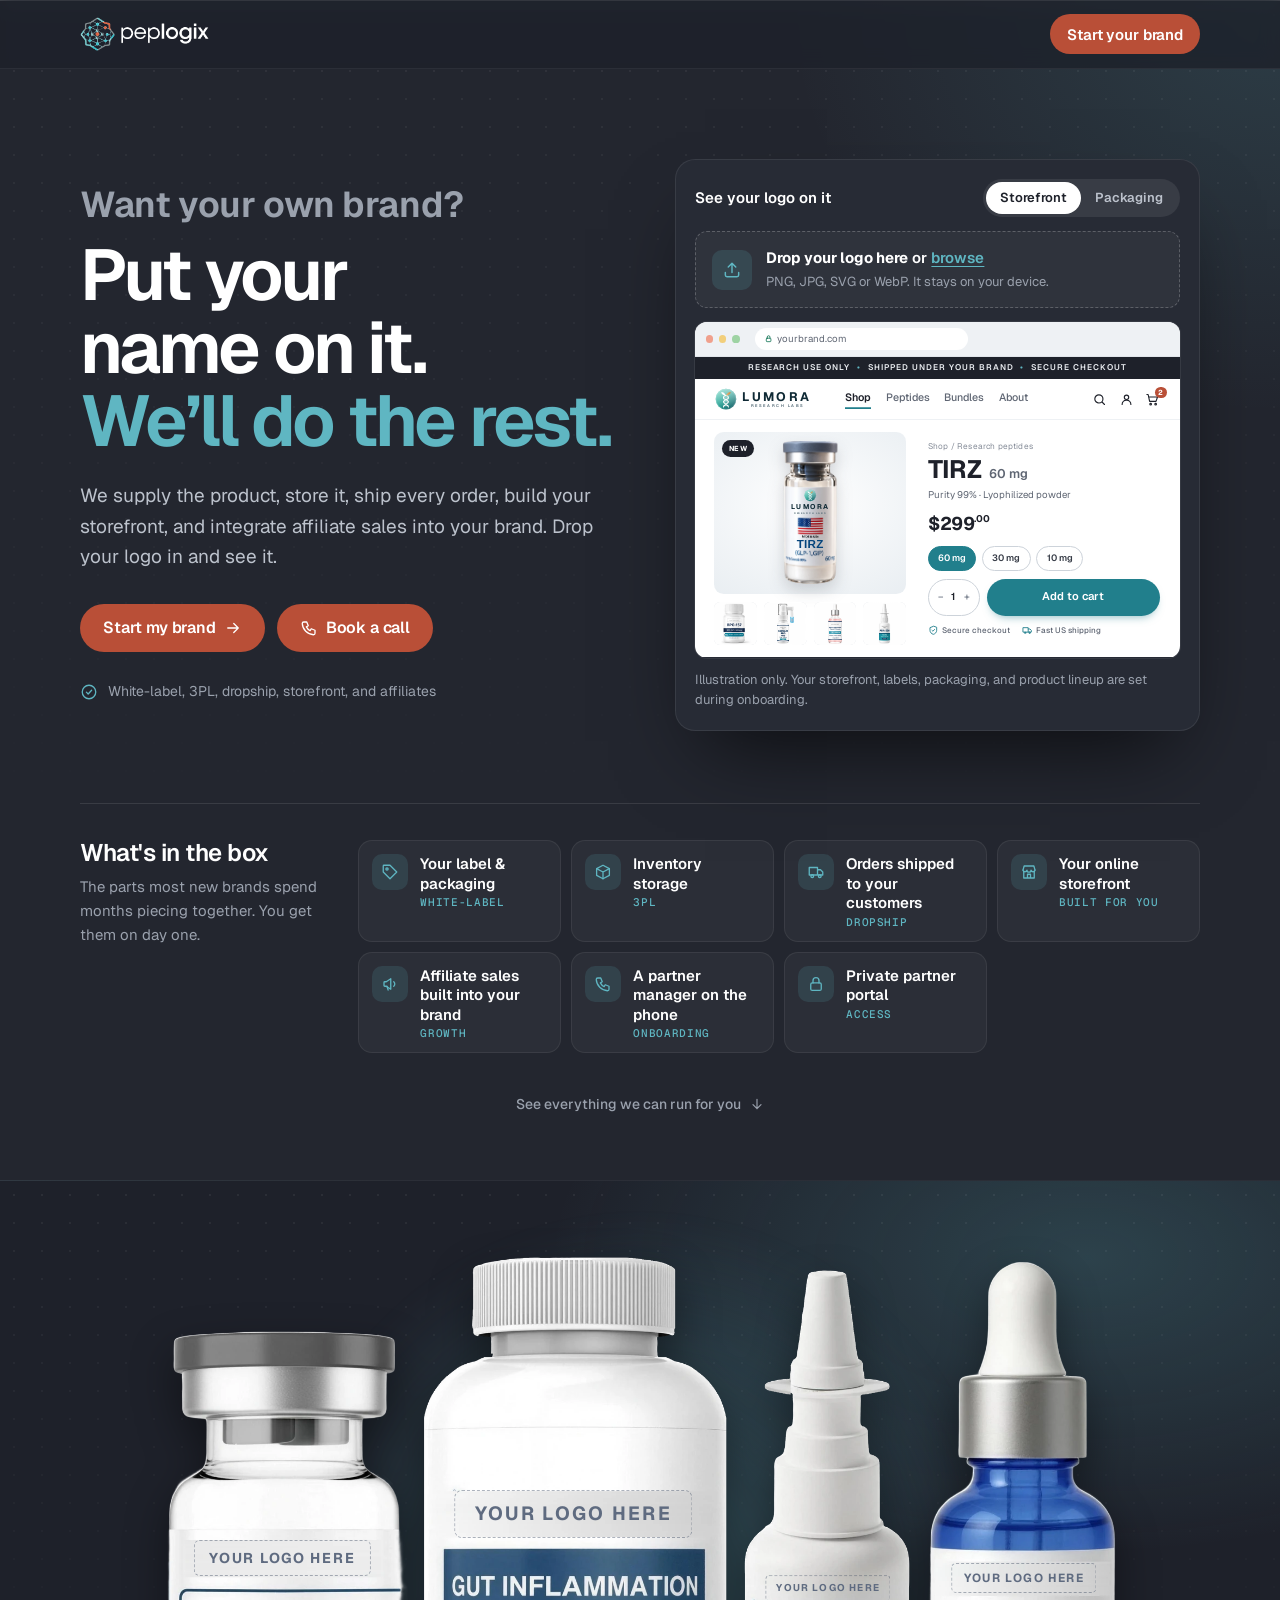
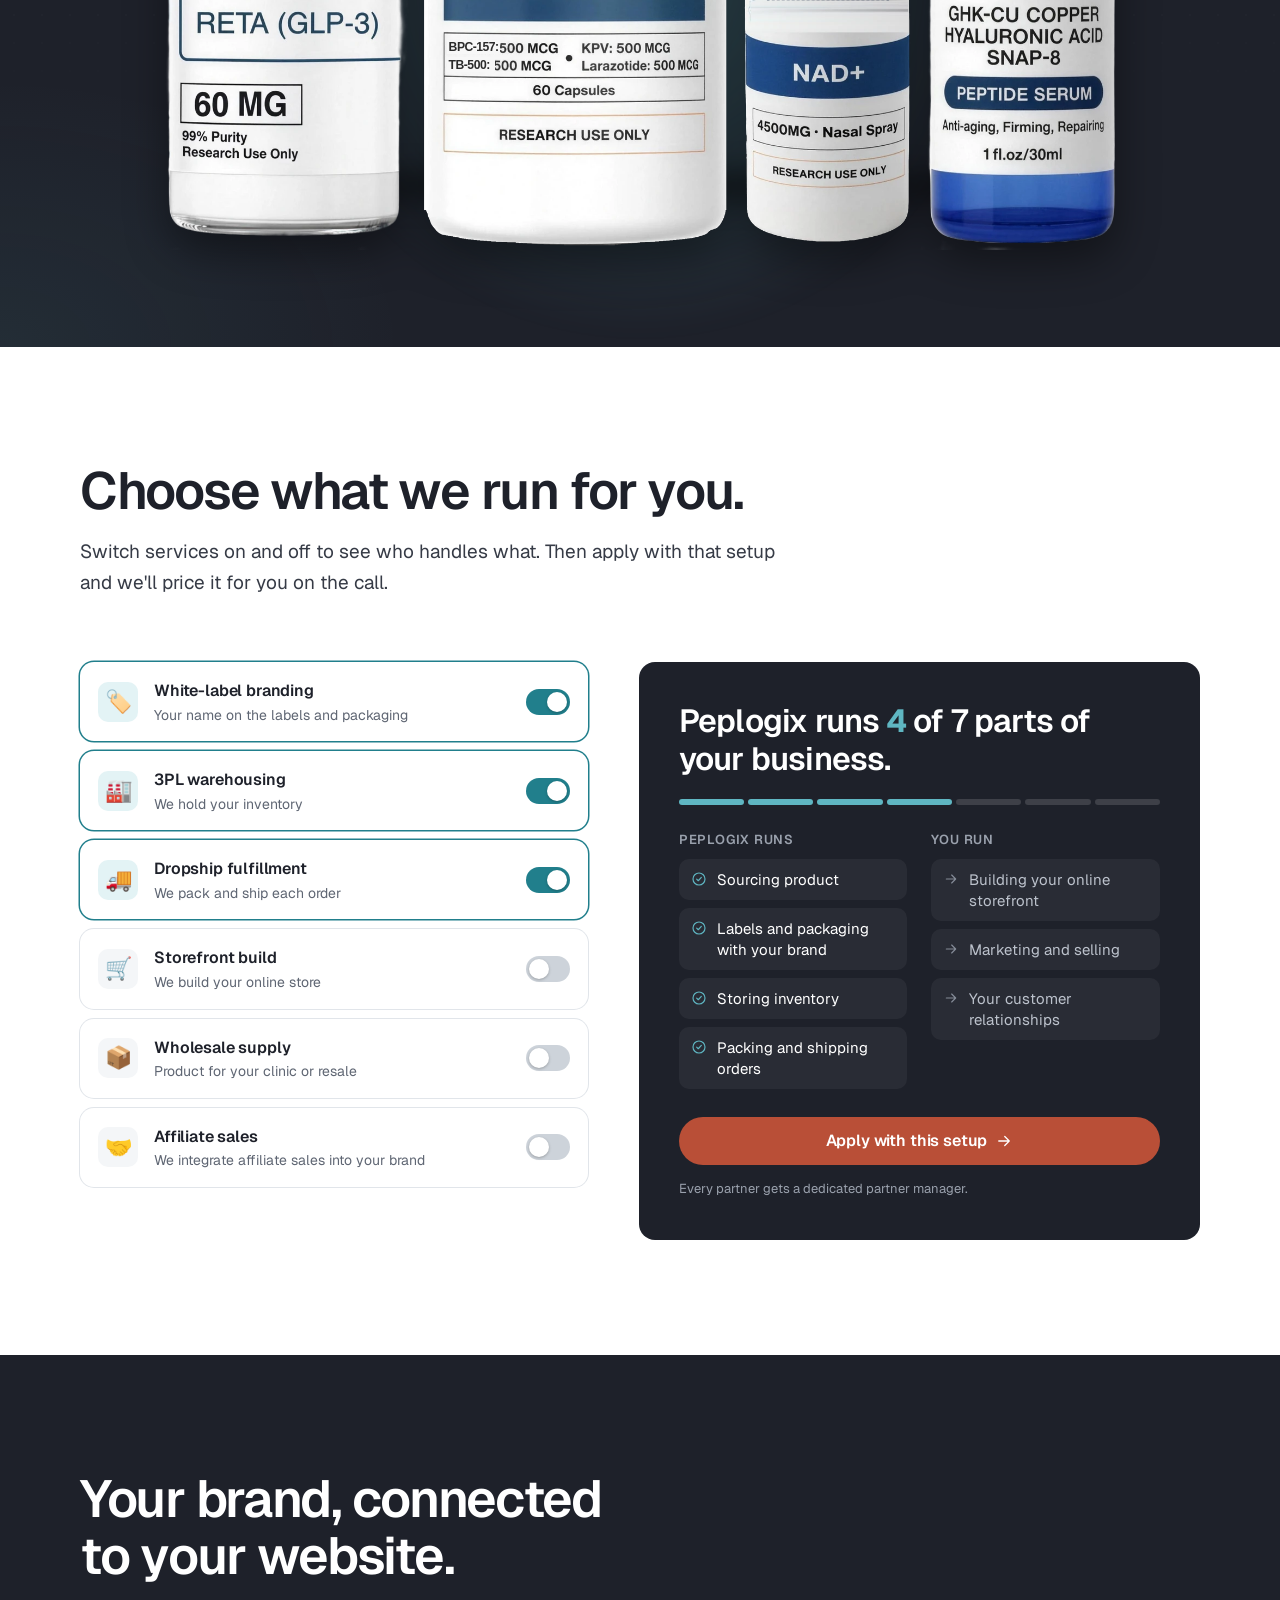
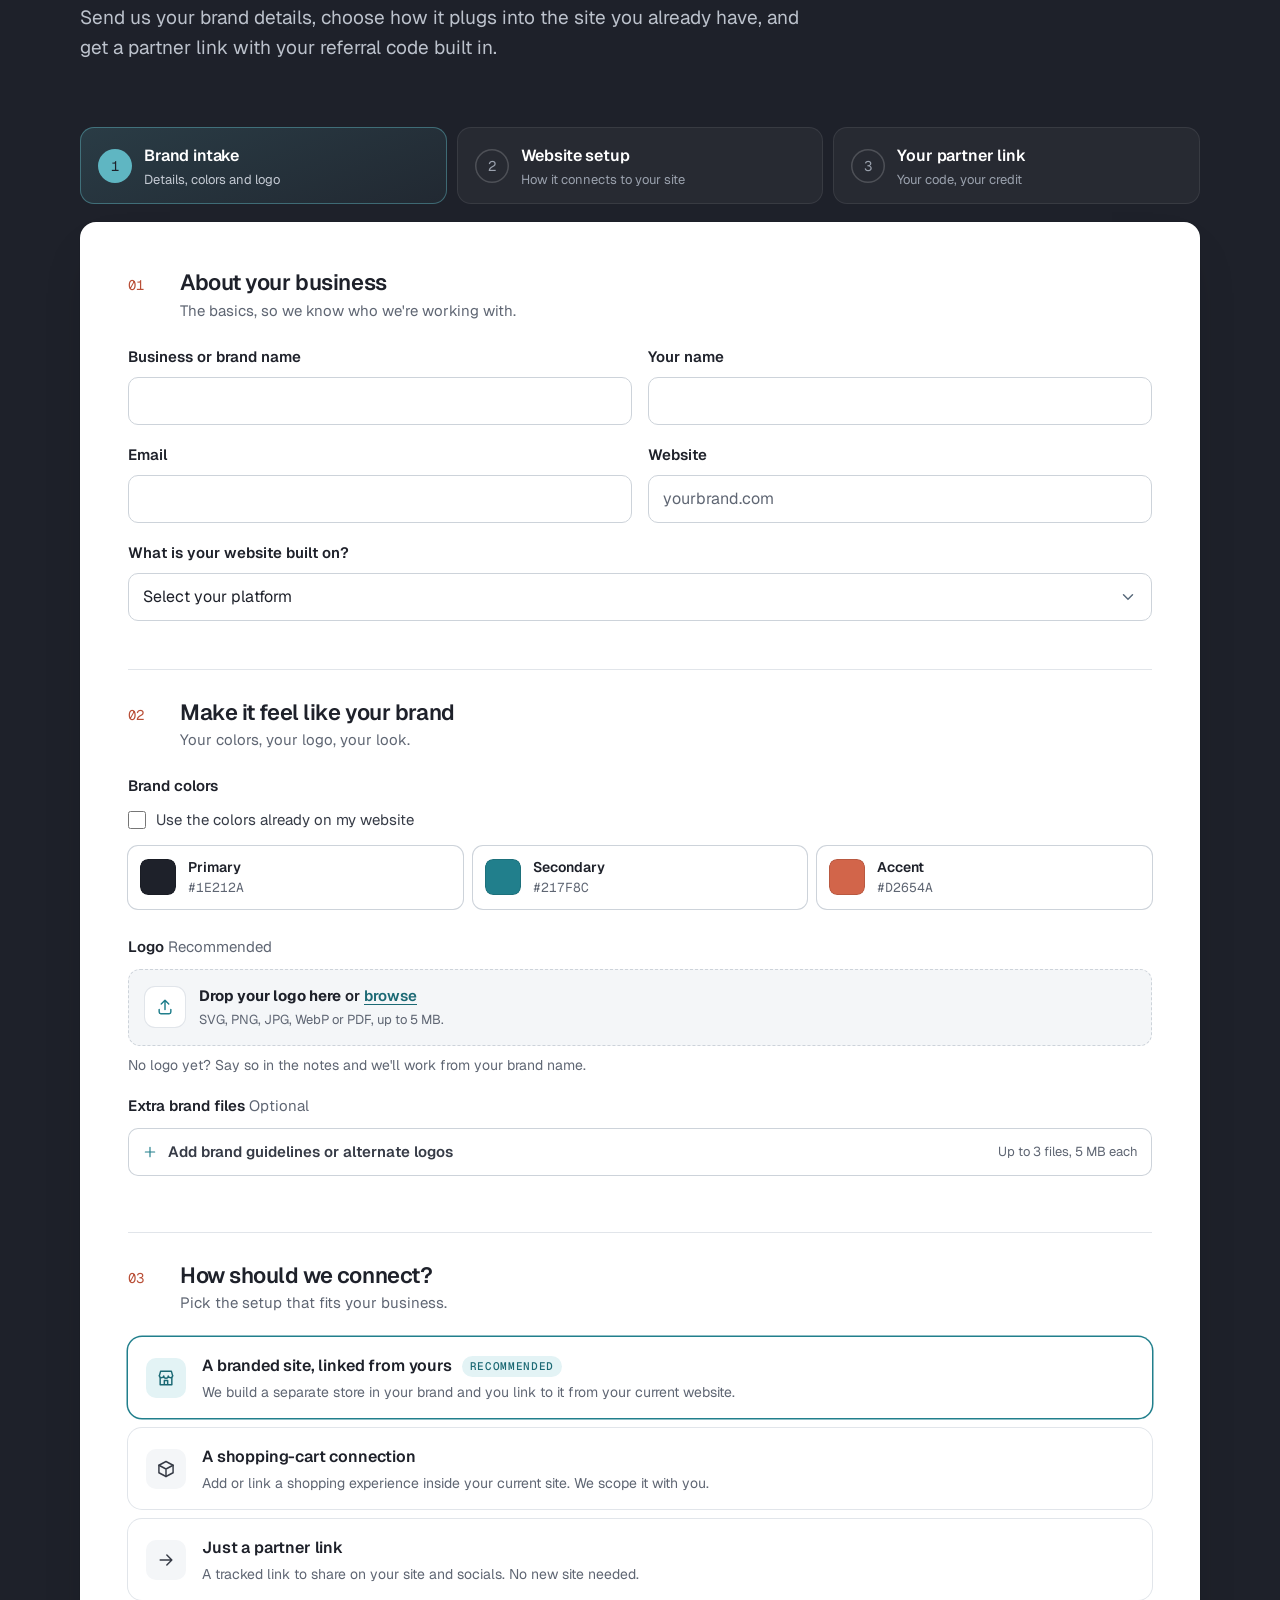
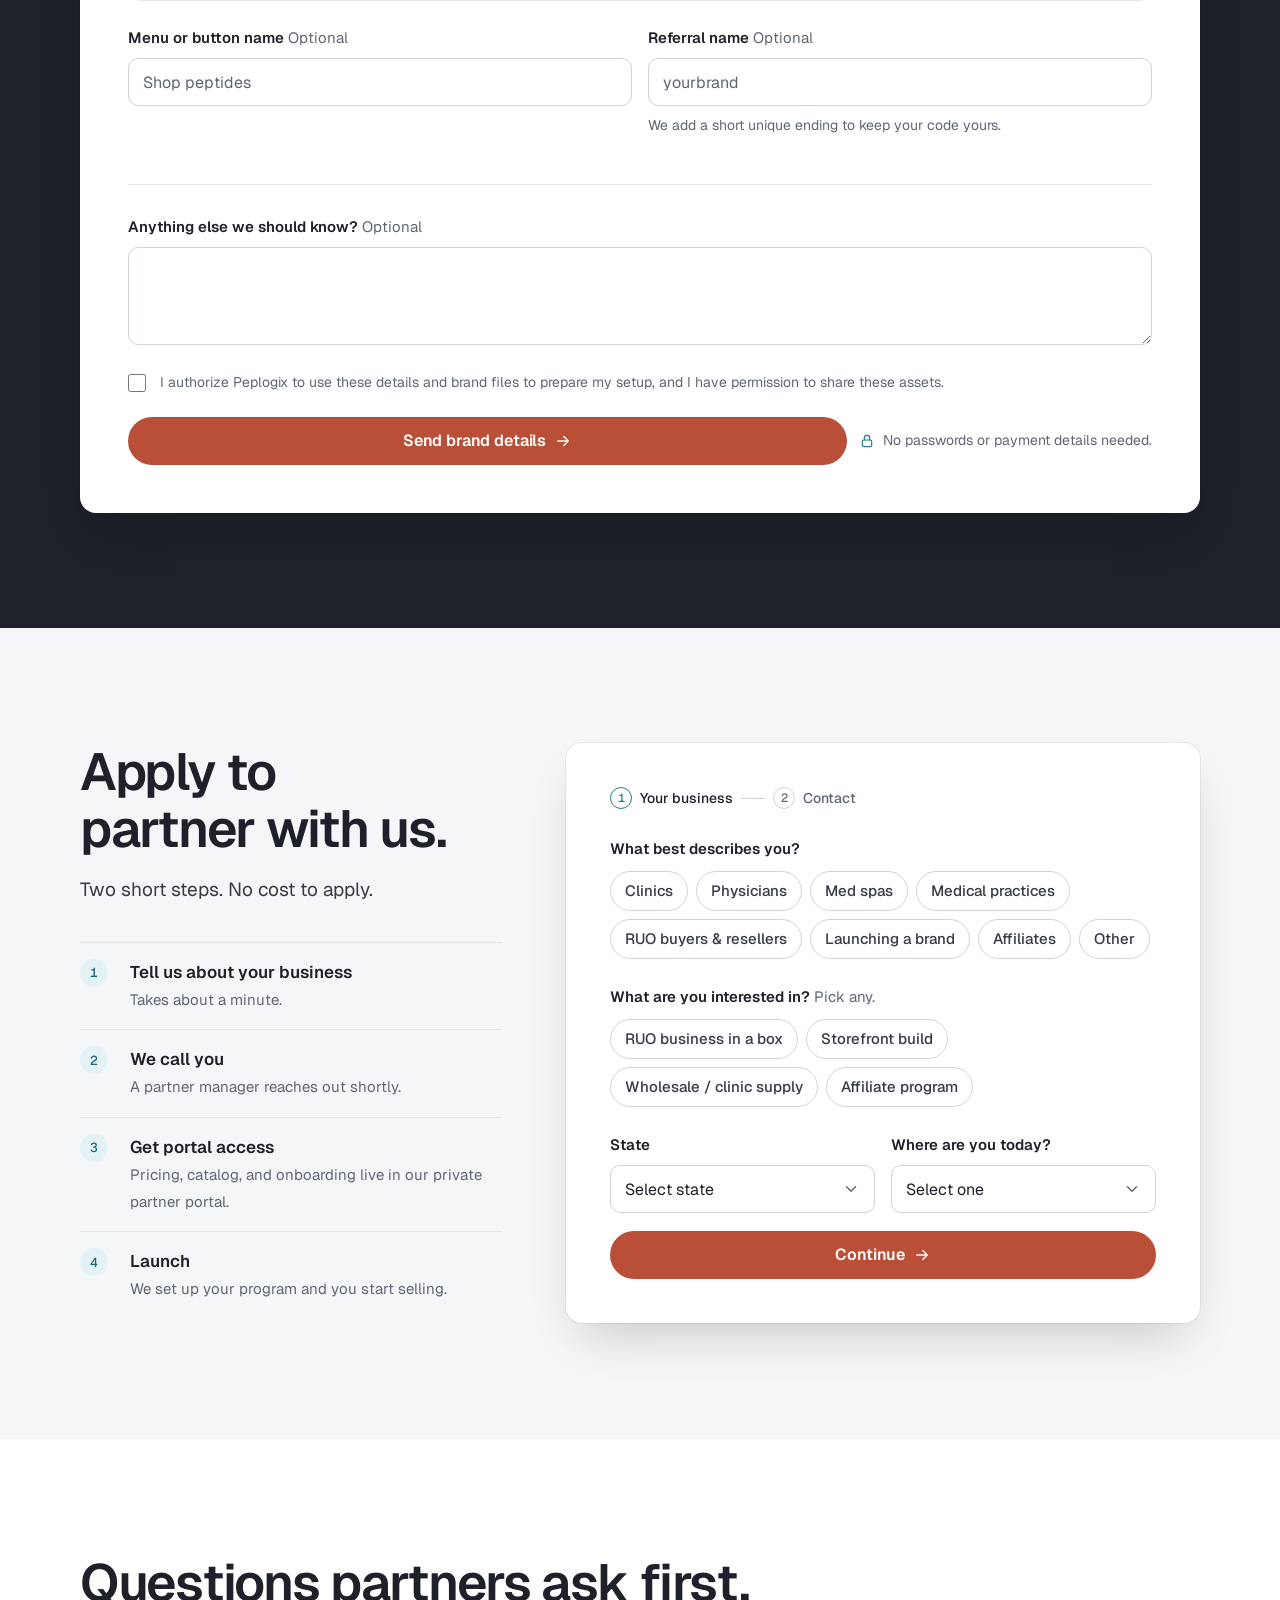
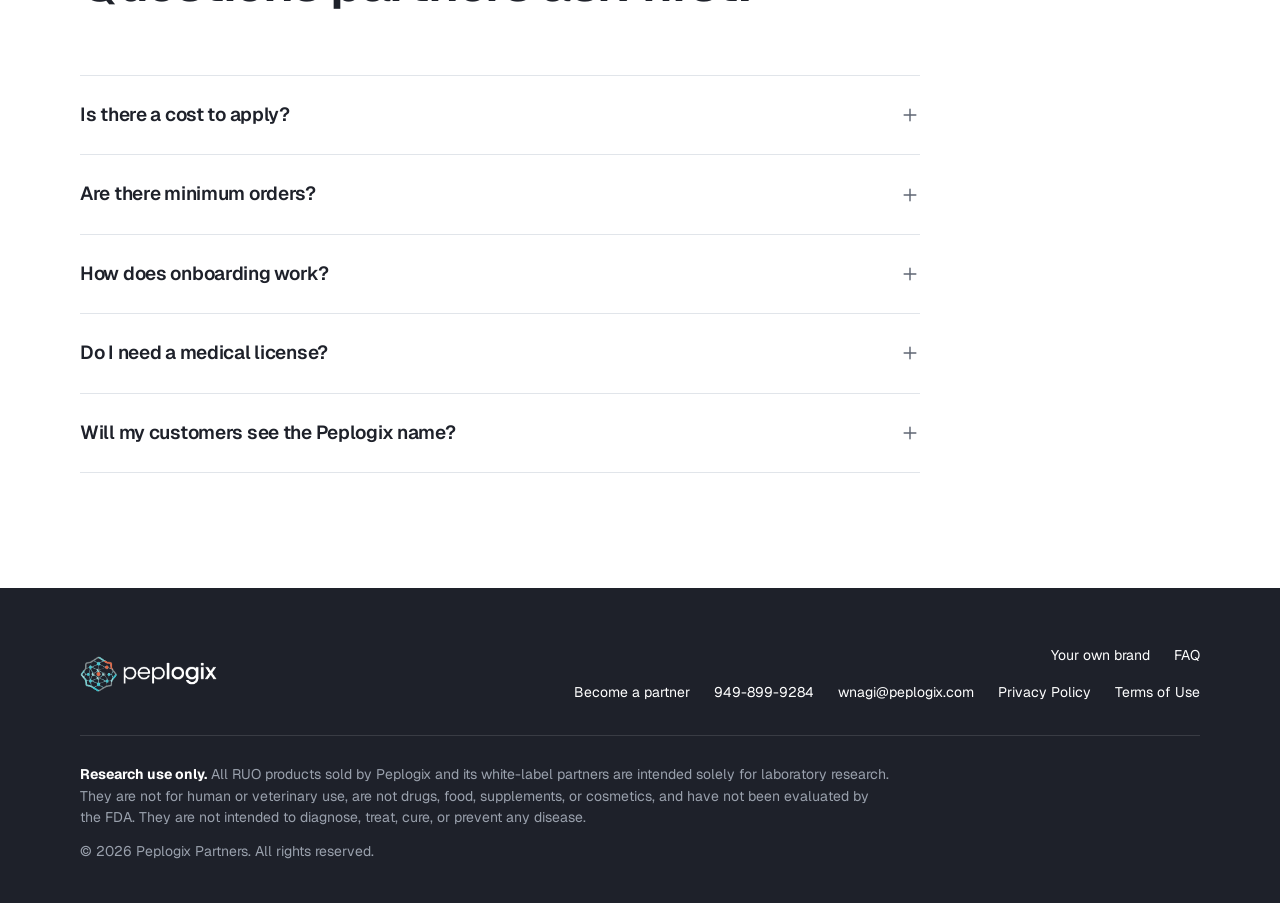
==== commit 05c01c93: "Emoji on each service tile Co-Authored-By: Claude Opus 5.5 <noreply@anthropic.com>" ====
--- a/index.html
+++ b/index.html
@@ -344,6 +344,7 @@
 .svc:focus-visible{outline:2px solid var(--teal);outline-offset:2px}
 .svc__ic{width:40px;height:40px;border-radius:10px;display:grid;place-items:center;background:var(--mist);color:var(--ink-2);transition:background .2s,color .2s}
 .svc__ic svg{width:20px;height:20px}
+.svc__ic--emoji{font-size:22px;line-height:1;font-family:"Apple Color Emoji","Segoe UI Emoji","Noto Color Emoji",sans-serif}
 .svc__t{display:block;font-weight:600;font-size:16px;letter-spacing:-.01em}
 .svc__d{display:block;font-size:14px;color:var(--muted);margin-top:2px;line-height:1.4}
 .sw{width:44px;height:26px;border-radius:999px;background:var(--line-2);position:relative;transition:background .25s var(--ease-out)}
@@ -1258,12 +1259,12 @@
 
 /* Build your program */
 const SERVICES = [
-  {key:"brand", icon:"i-tag", label:"White-label branding", desc:"Your name on the labels and packaging", interest:"ruo-box"},
-  {key:"store", icon:"i-map", label:"3PL warehousing", desc:"We hold your inventory", interest:"ruo-box"},
-  {key:"ship", icon:"i-truck", label:"Dropship fulfillment", desc:"We pack and ship each order", interest:"ruo-box"},
-  {key:"shop", icon:"i-store", label:"Storefront build", desc:"We build your online store", interest:"storefront"},
-  {key:"supply", icon:"i-check-circle", label:"Wholesale supply", desc:"Product for your clinic or resale", interest:"supply"},
-  {key:"aff", icon:"i-arrow", label:"Affiliate sales", desc:"We integrate affiliate sales into your brand", interest:"affiliate"}
+  {key:"brand", emoji:"🏷️", icon:"i-tag", label:"White-label branding", desc:"Your name on the labels and packaging", interest:"ruo-box"},
+  {key:"store", emoji:"🏭", icon:"i-map", label:"3PL warehousing", desc:"We hold your inventory", interest:"ruo-box"},
+  {key:"ship", emoji:"🚚", icon:"i-truck", label:"Dropship fulfillment", desc:"We pack and ship each order", interest:"ruo-box"},
+  {key:"shop", emoji:"🛒", icon:"i-store", label:"Storefront build", desc:"We build your online store", interest:"storefront"},
+  {key:"supply", emoji:"📦", icon:"i-check-circle", label:"Wholesale supply", desc:"Product for your clinic or resale", interest:"supply"},
+  {key:"aff", emoji:"🤝", icon:"i-arrow", label:"Affiliate sales", desc:"We integrate affiliate sales into your brand", interest:"affiliate"}
 ];
 const TASKS = [
   {label:"Sourcing product", by:["brand","supply"]},
@@ -1278,7 +1279,7 @@
 const on = new Set(["brand","store","ship"]);
 let lastOwner = new Map();
 $("#svcList").innerHTML = SERVICES.map(s =>
-  `<button type="button" class="svc" data-key="${s.key}" aria-pressed="${on.has(s.key)}"><span class="svc__ic">${icon(s.icon)}</span><span><span class="svc__t">${s.label}</span><span class="svc__d">${s.desc}</span></span><span class="sw" aria-hidden="true"></span></button>`).join("");
+  `<button type="button" class="svc" data-key="${s.key}" aria-pressed="${on.has(s.key)}"><span class="svc__ic svc__ic--emoji" aria-hidden="true">${s.emoji}</span><span><span class="svc__t">${s.label}</span><span class="svc__d">${s.desc}</span></span><span class="sw" aria-hidden="true"></span></button>`).join("");
 const renderPlan = () => {
   const shown = TASKS.filter(t => !t.optional || t.by.some(k => on.has(k)));
   const ours = shown.filter(t => t.by.some(k => on.has(k)));
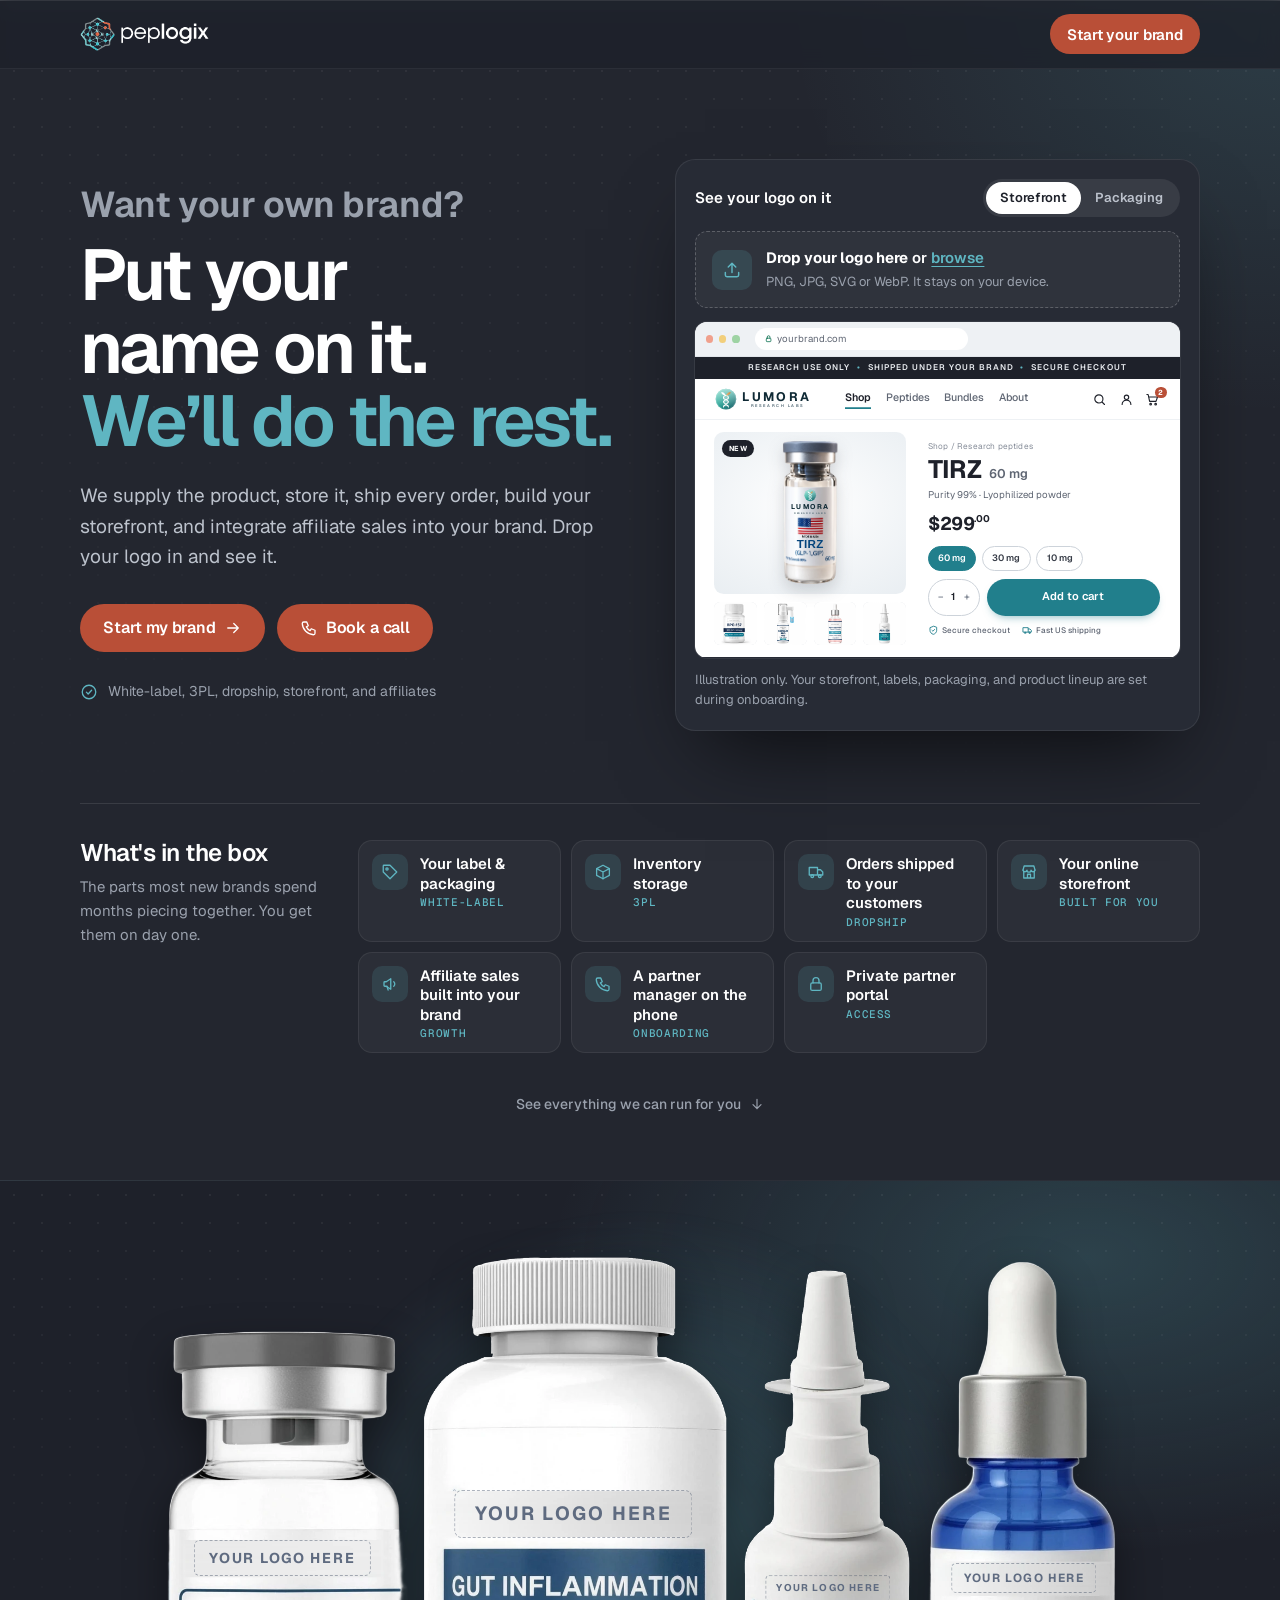
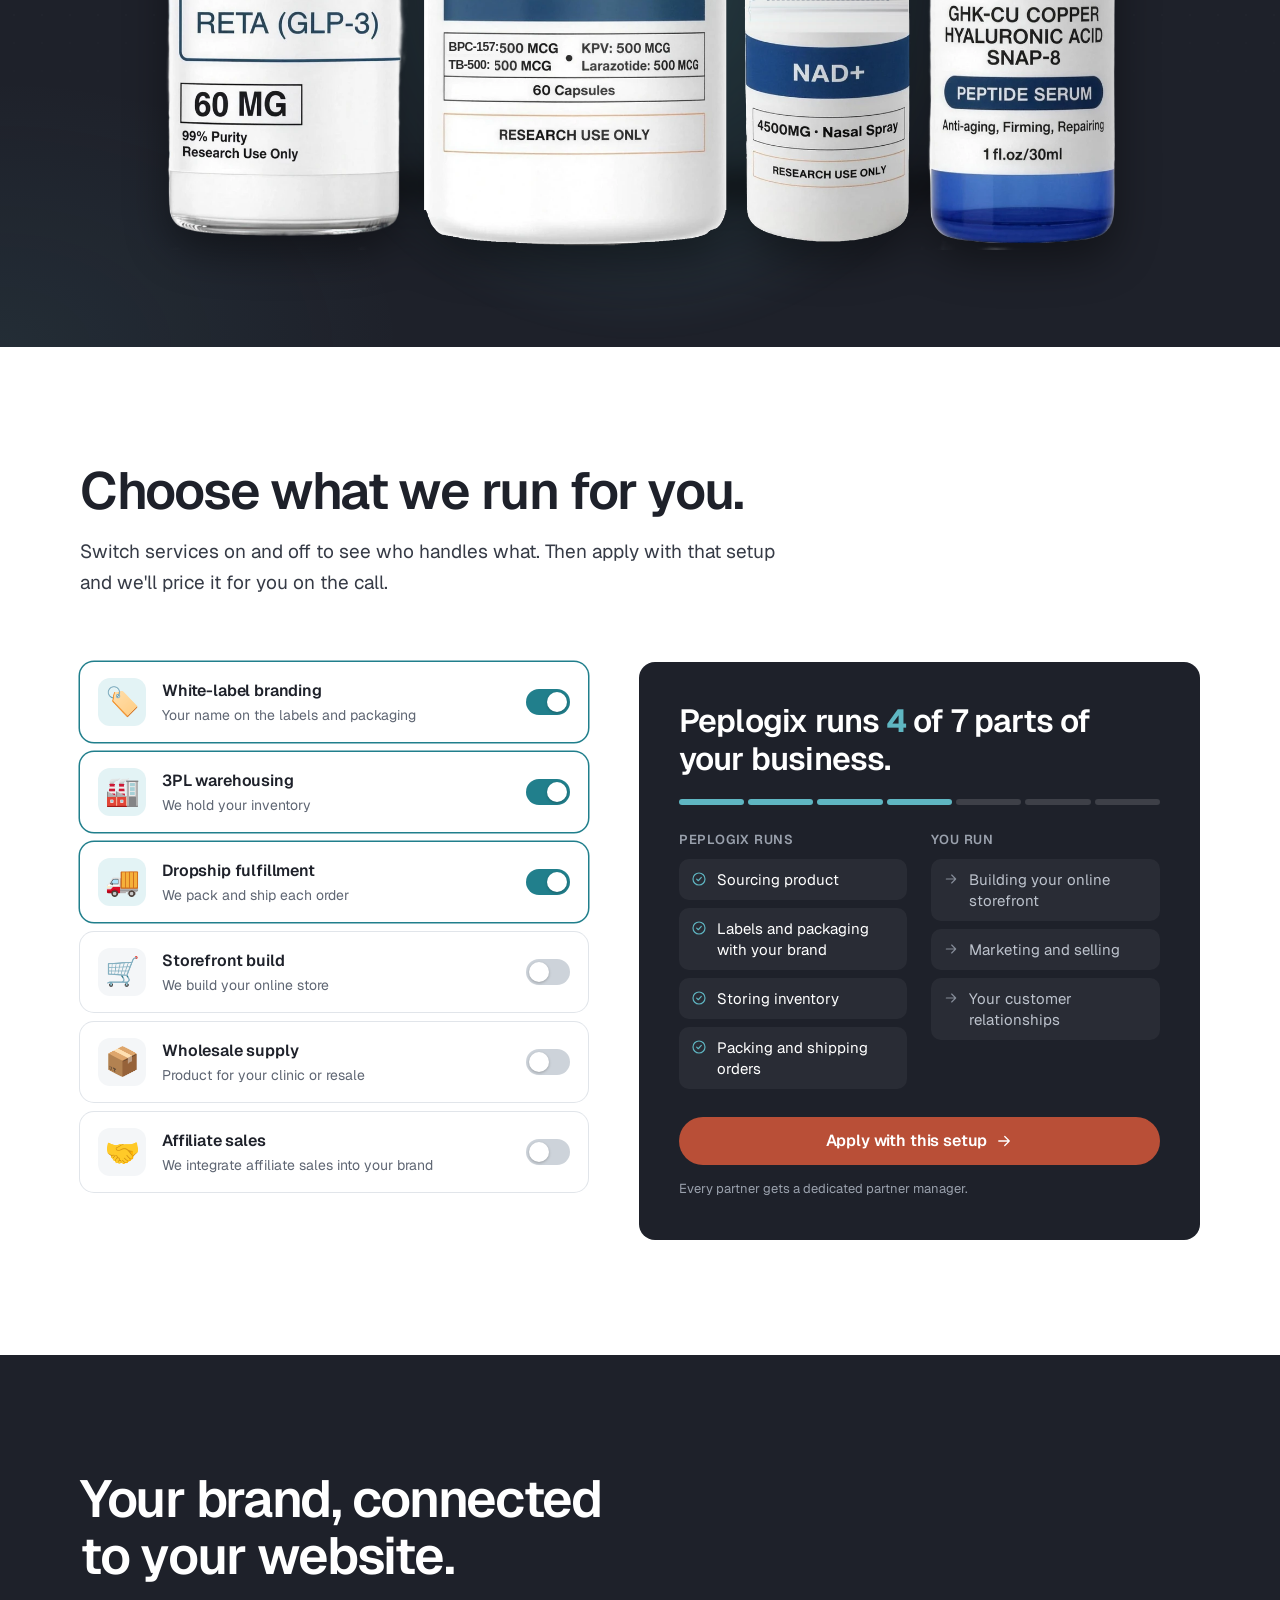
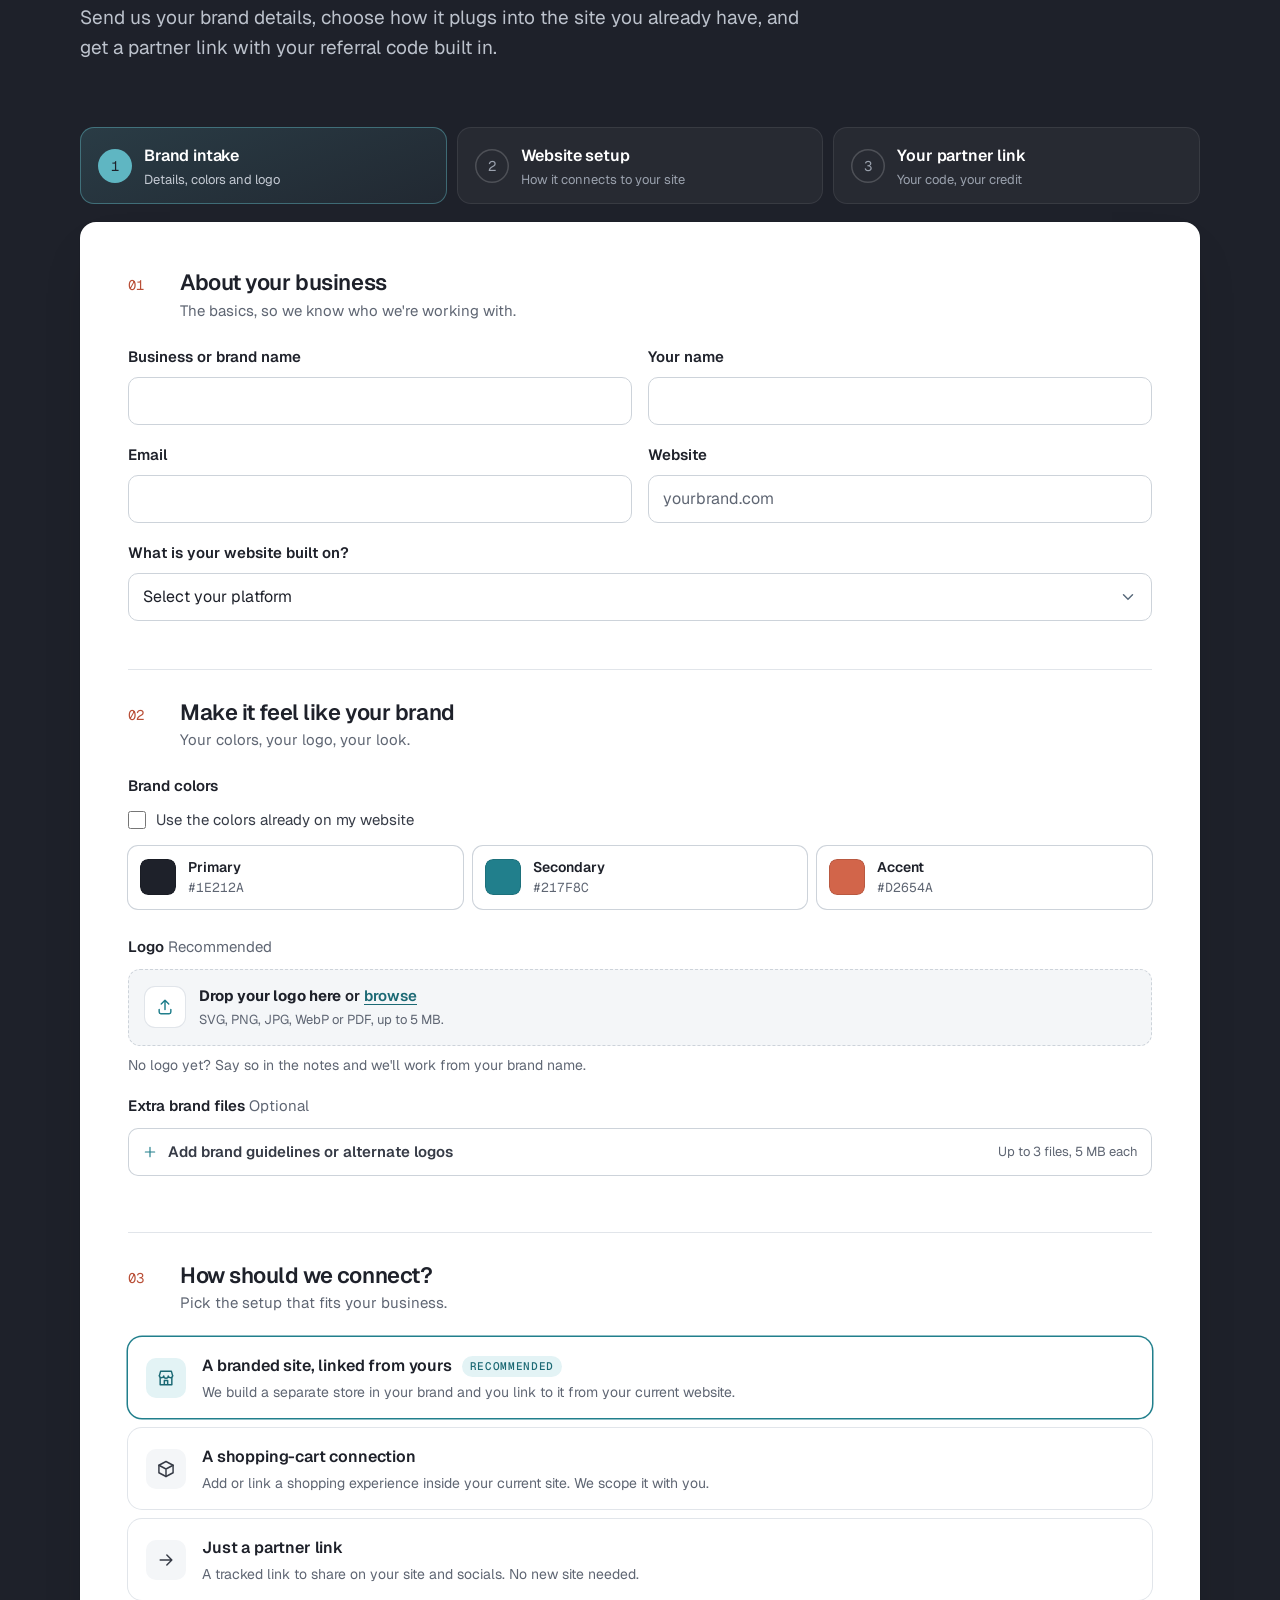
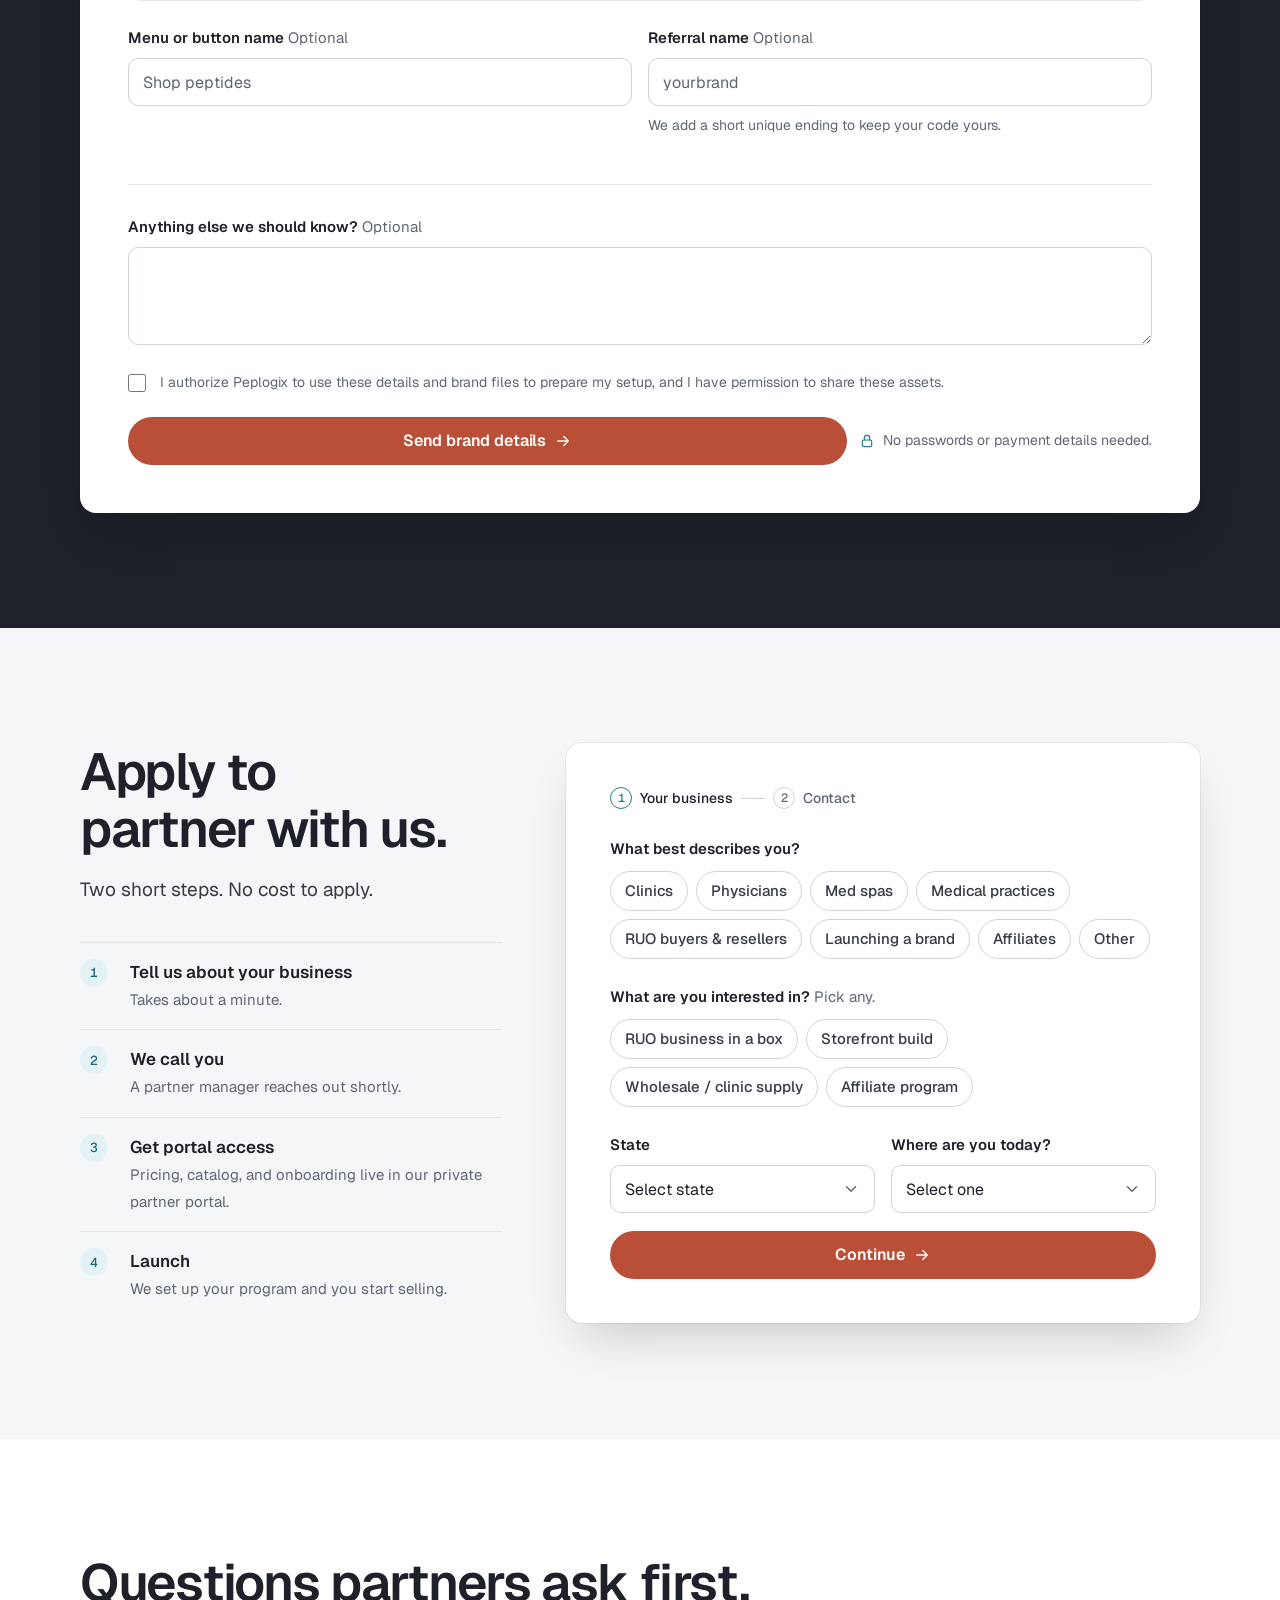
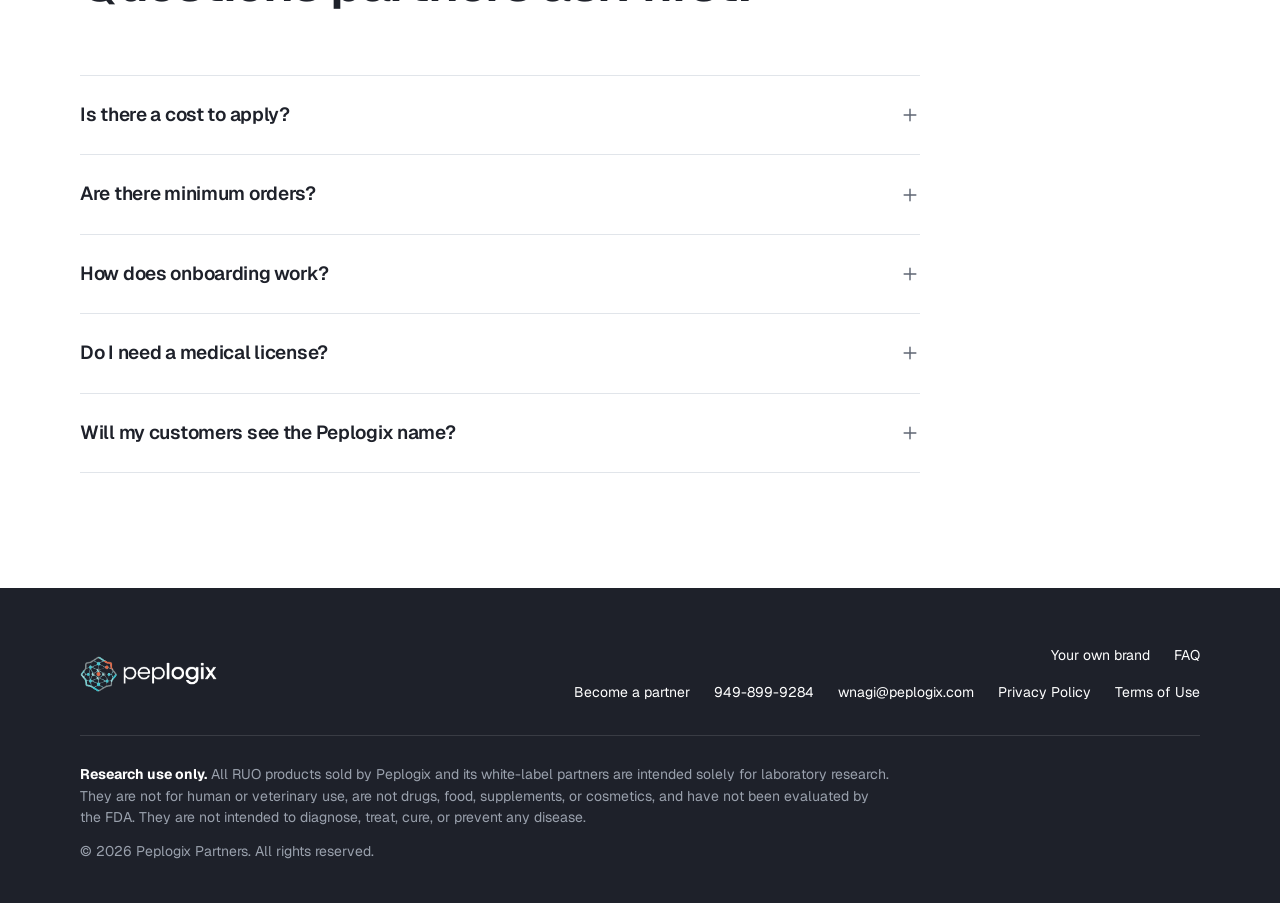
==== commit e5a99c77: "Bigger service emoji Co-Authored-By: Claude Opus 5.5 <noreply@anthropic.com>" ====
--- a/index.html
+++ b/index.html
@@ -344,7 +344,9 @@
 .svc:focus-visible{outline:2px solid var(--teal);outline-offset:2px}
 .svc__ic{width:40px;height:40px;border-radius:10px;display:grid;place-items:center;background:var(--mist);color:var(--ink-2);transition:background .2s,color .2s}
 .svc__ic svg{width:20px;height:20px}
-.svc__ic--emoji{font-size:22px;line-height:1;font-family:"Apple Color Emoji","Segoe UI Emoji","Noto Color Emoji",sans-serif}
+.svc{grid-template-columns:48px 1fr 44px}
+.svc__ic.svc__ic--emoji{width:48px;height:48px;border-radius:12px}
+.svc__ic--emoji{font-size:28px;line-height:1;font-family:"Apple Color Emoji","Segoe UI Emoji","Noto Color Emoji",sans-serif}
 .svc__t{display:block;font-weight:600;font-size:16px;letter-spacing:-.01em}
 .svc__d{display:block;font-size:14px;color:var(--muted);margin-top:2px;line-height:1.4}
 .sw{width:44px;height:26px;border-radius:999px;background:var(--line-2);position:relative;transition:background .25s var(--ease-out)}
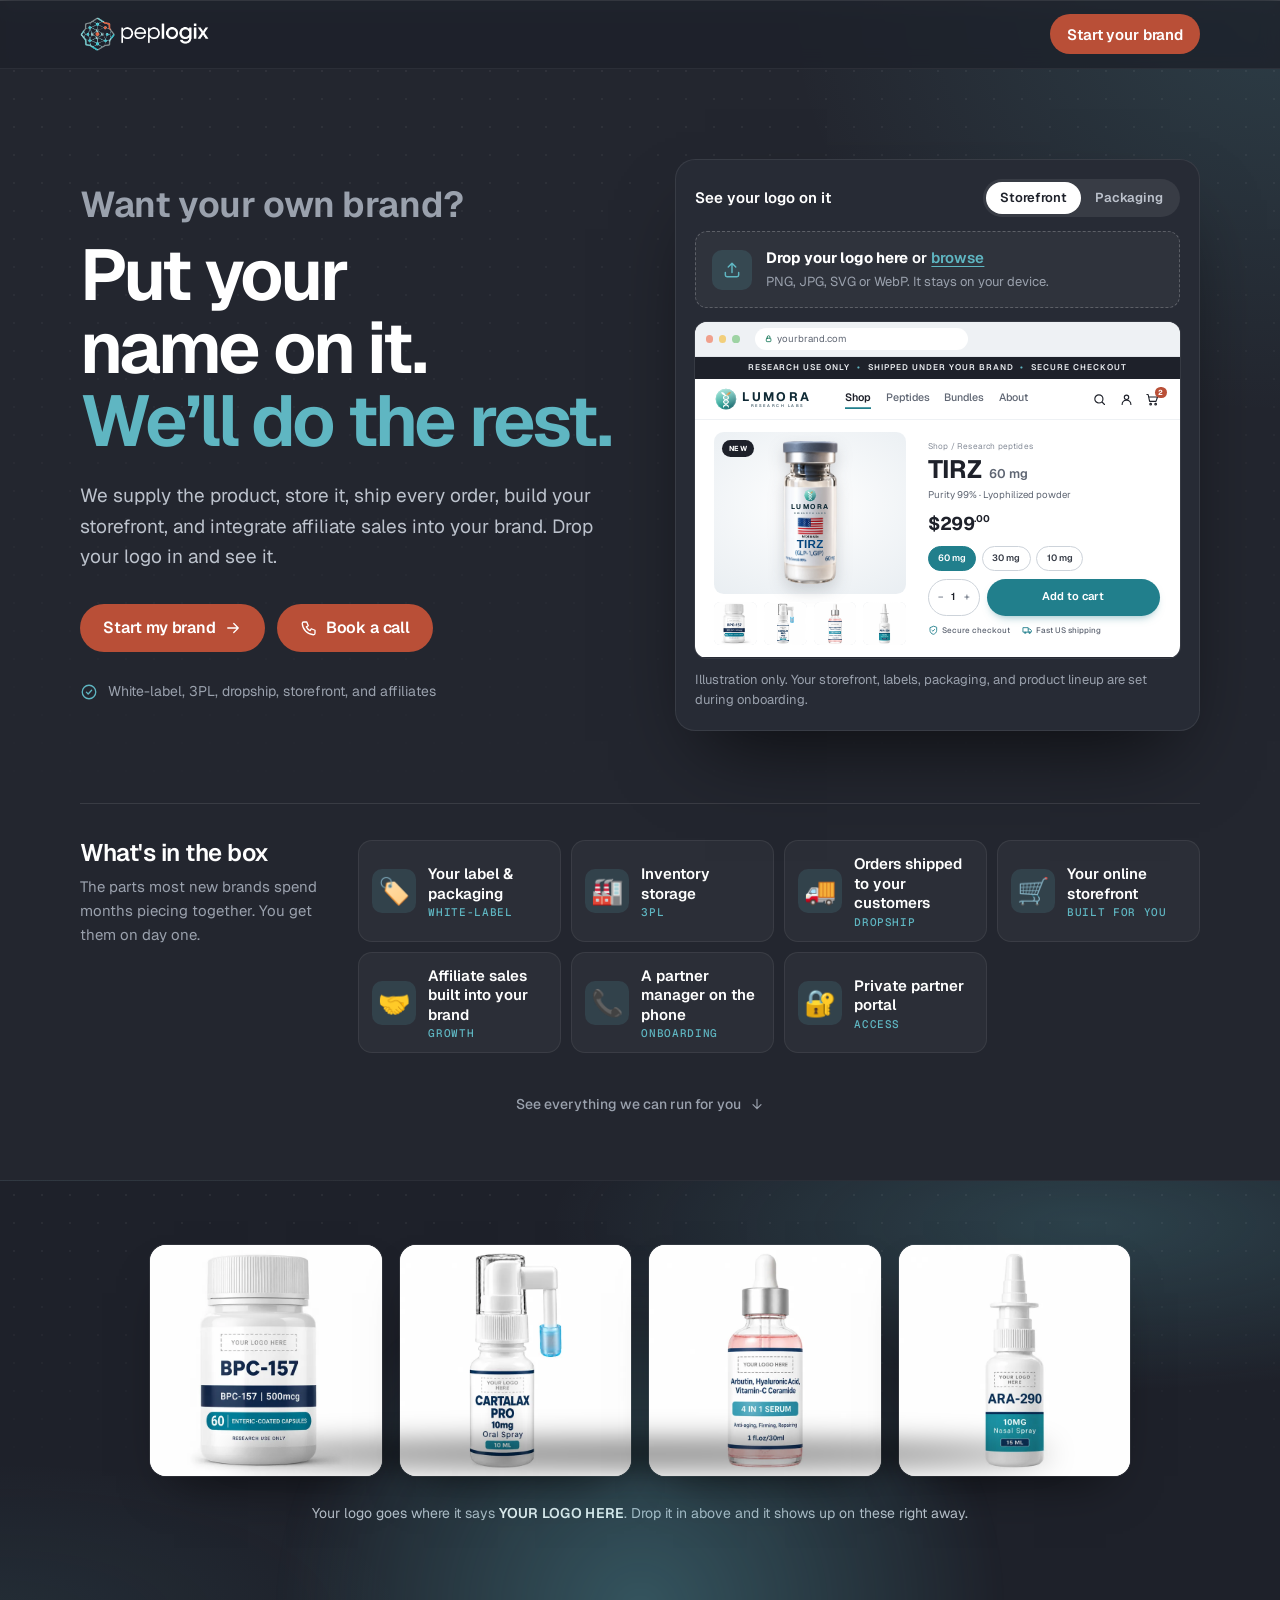
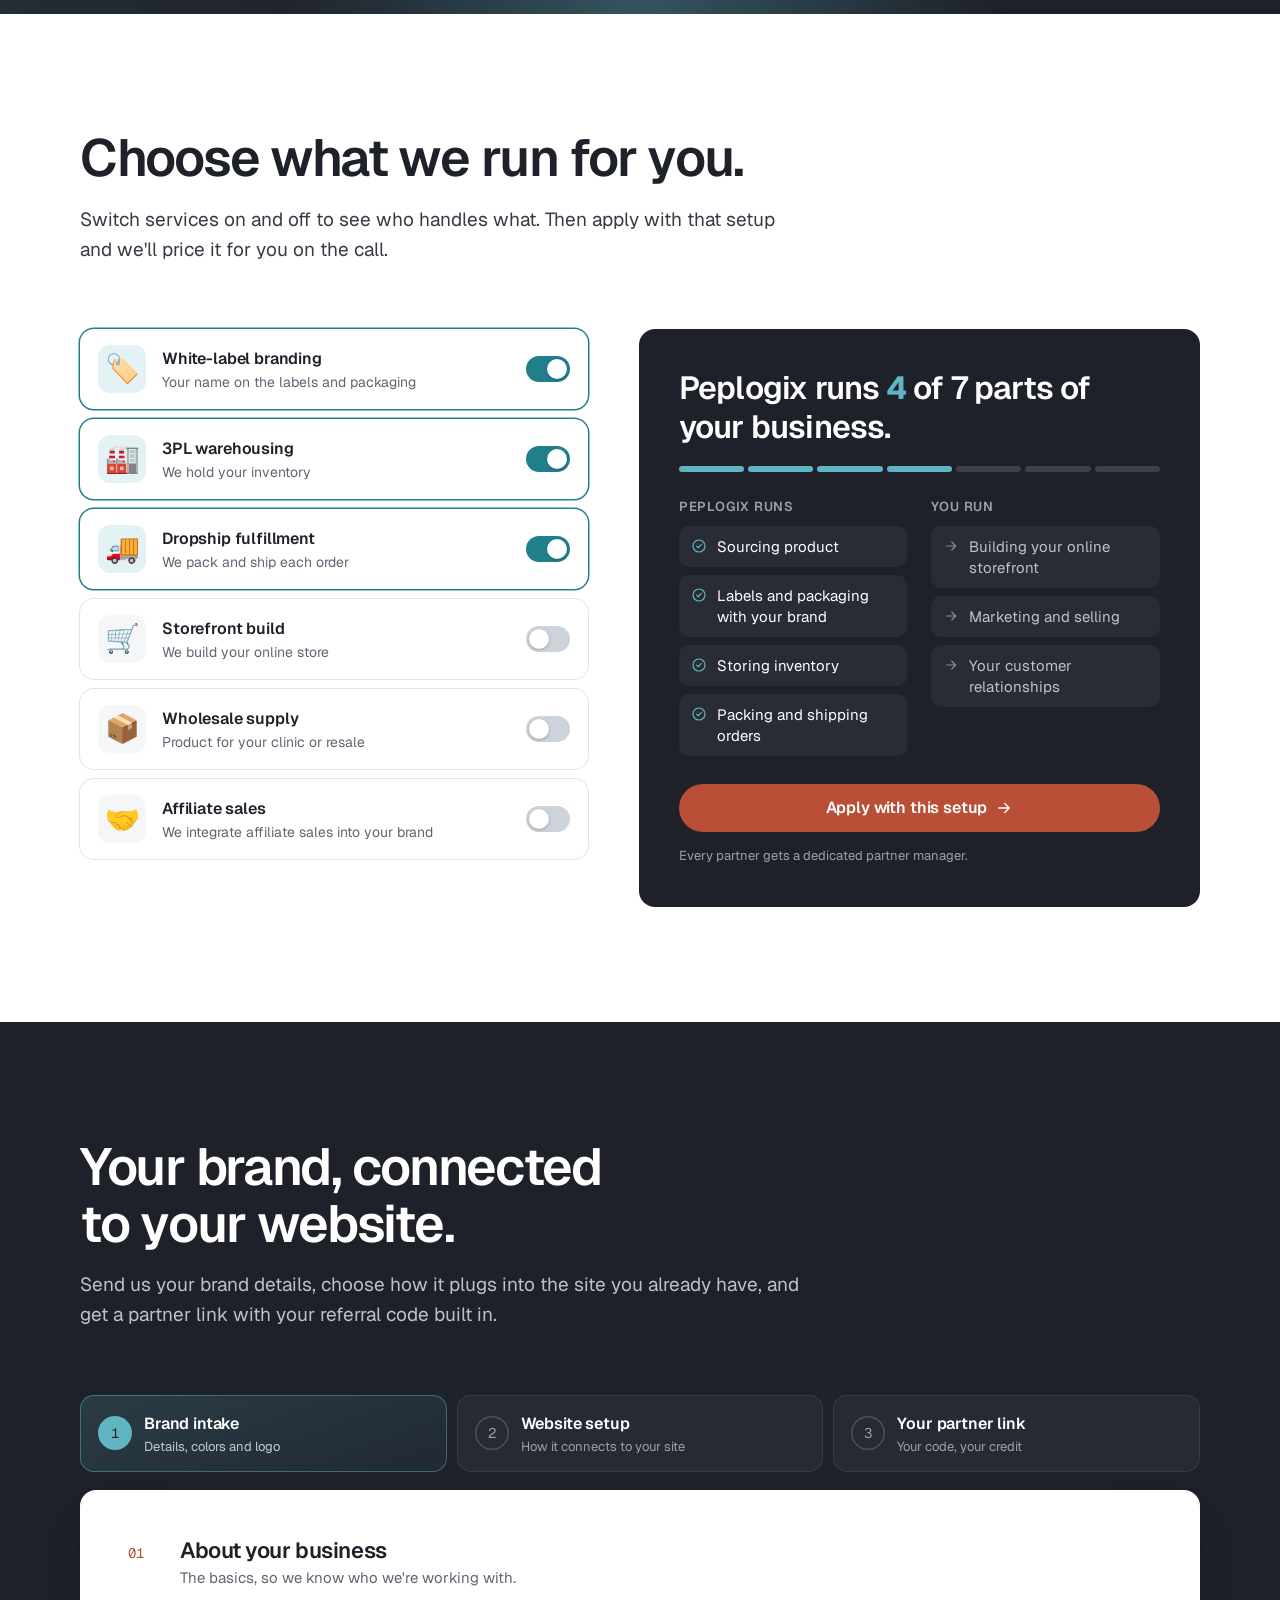
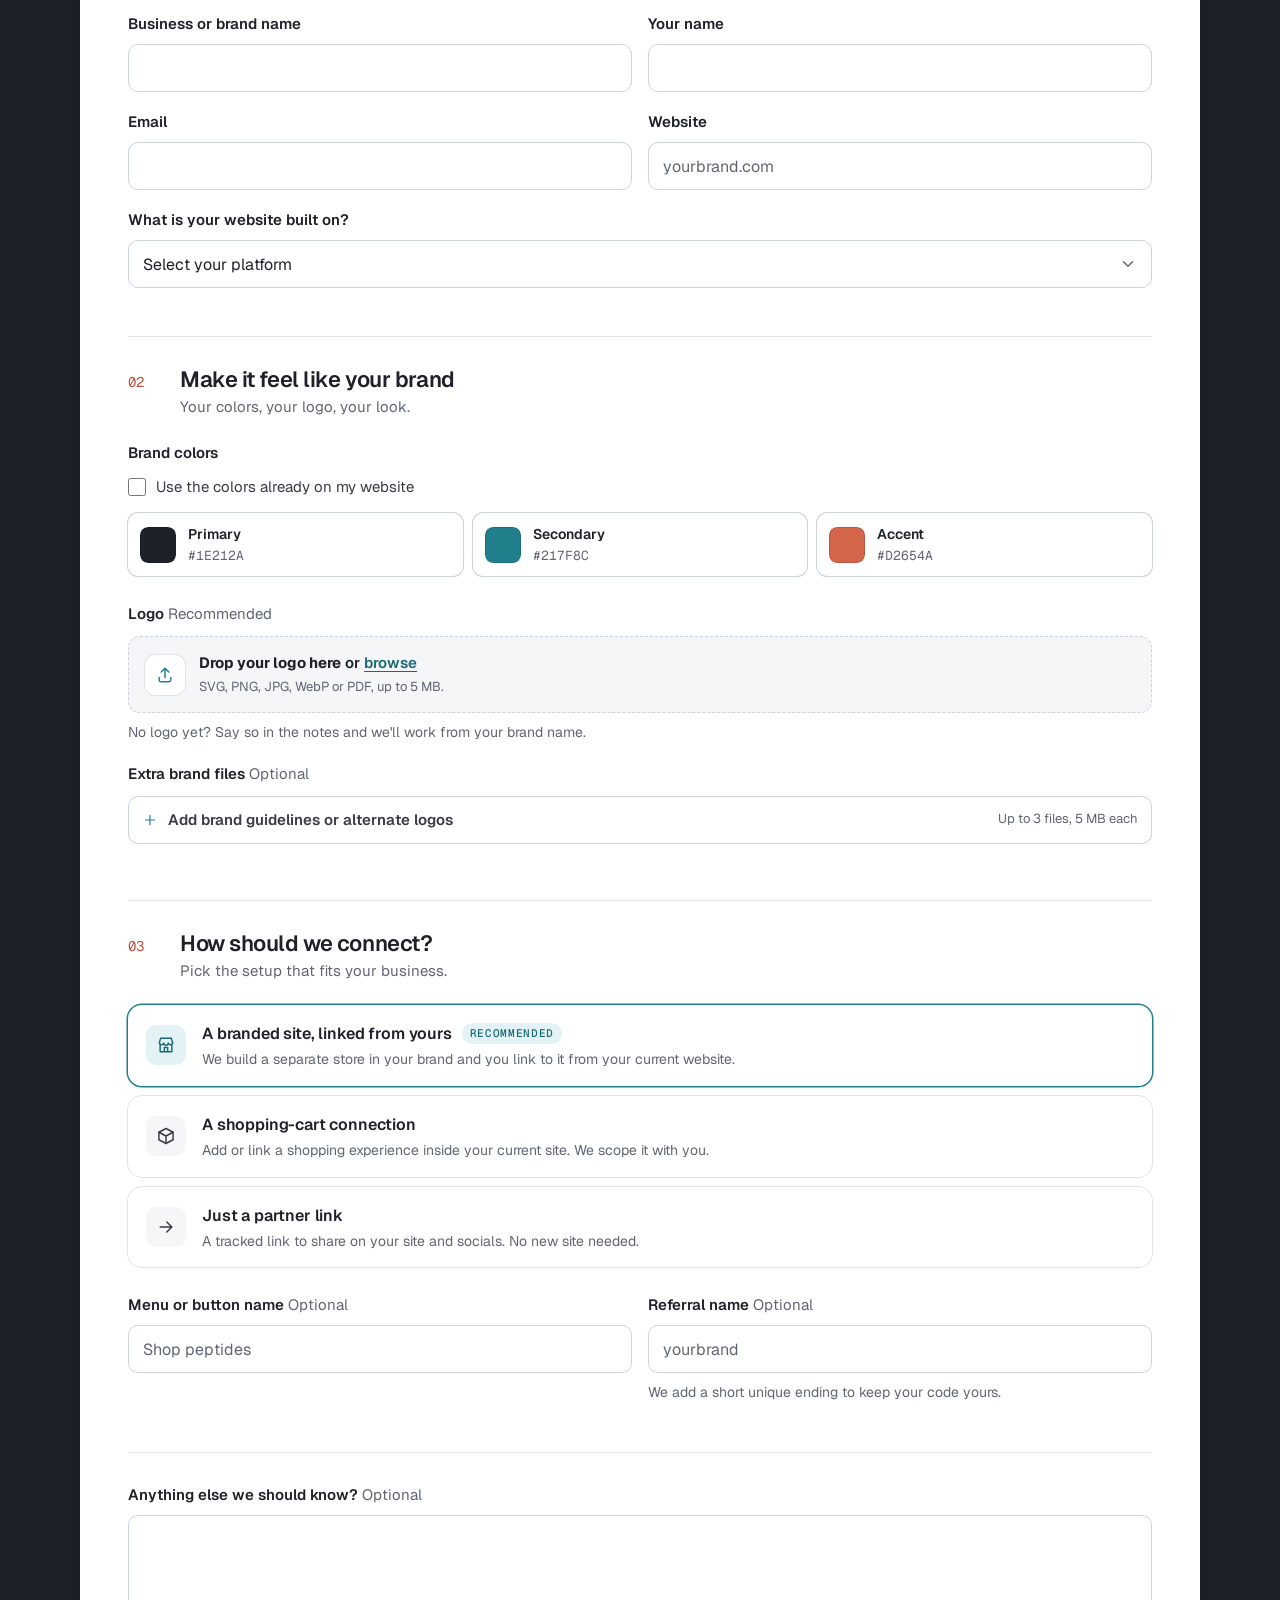
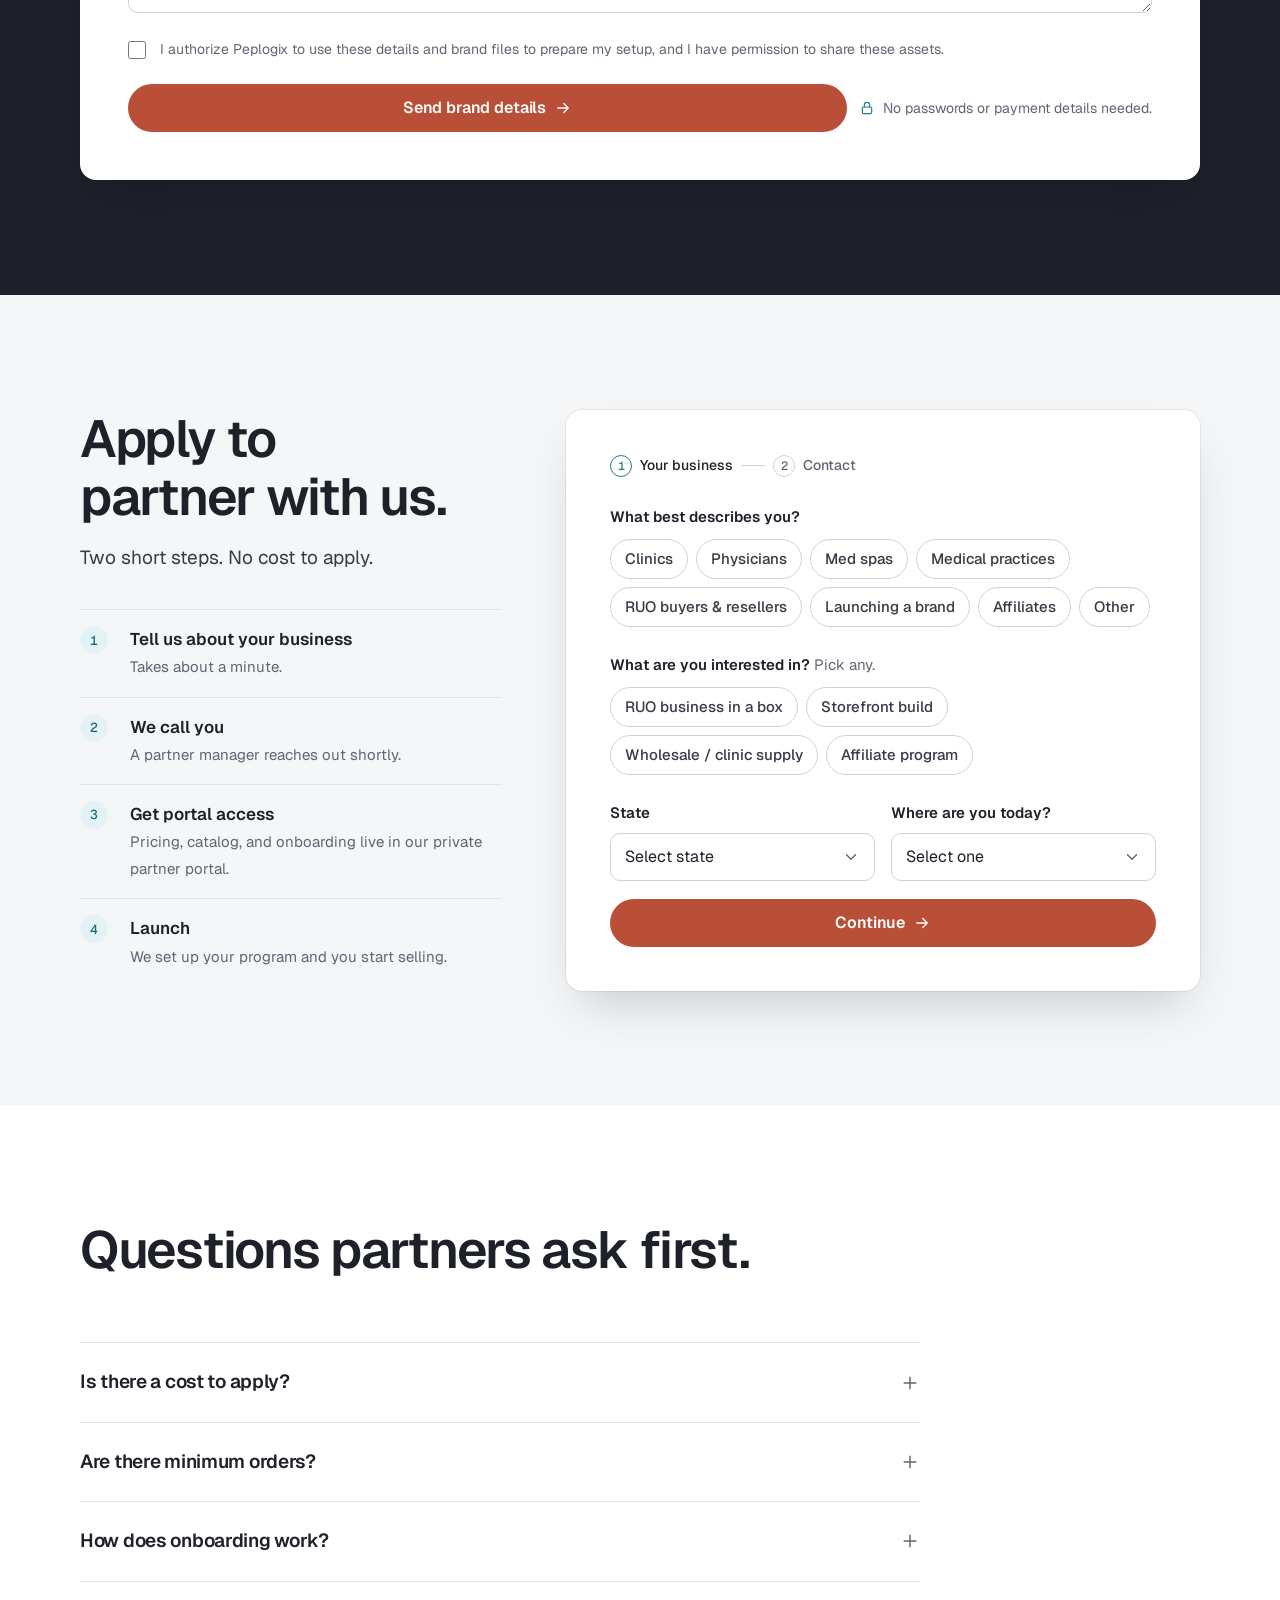
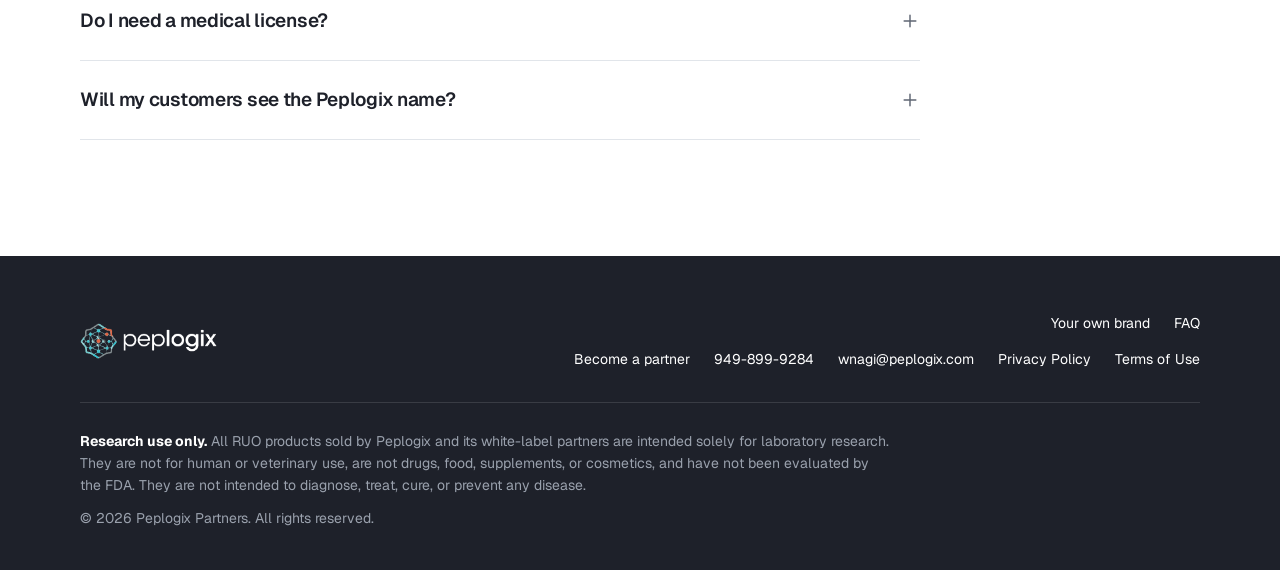
==== commit c4d687f4: "Main page: white-and-blue product lineup with logo slots; emoji in What's in the box Co-Authored-By:" ====
--- a/index.html
+++ b/index.html
@@ -193,6 +193,8 @@
 .kit__item:hover{transform:translateY(-3px);background:rgba(95,182,194,.08);box-shadow:inset 0 0 0 1px rgba(95,182,194,.45)}
 .kit__ic{width:36px;height:36px;border-radius:10px;display:grid;place-items:center;background:rgba(95,182,194,.14);color:var(--teal-glow)}
 .kit__ic svg{width:18px;height:18px}
+.kit__item:has(.kit__ic--emoji){grid-template-columns:44px 1fr;align-items:center}
+.kit__ic--emoji{width:44px;height:44px;font-size:26px;line-height:1;font-family:"Apple Color Emoji","Segoe UI Emoji","Noto Color Emoji",sans-serif}
 .kit__item b{display:block;font-size:15px;font-weight:600;color:#fff;line-height:1.3}
 .kit__item small{display:block;margin-top:4px;font:500 11px/1 var(--mono);letter-spacing:.06em;text-transform:uppercase;color:var(--teal-glow)}
 .js .kit__item{opacity:0;transform:translateY(10px)}
@@ -268,6 +270,10 @@
 .lineup figure>img{display:block;width:100%;height:auto;aspect-ratio:1}
 .lineup figcaption{grid-column:1/-1;font-size:14px;color:var(--muted);margin-top:4px}
 .lineup figcaption b{font-weight:600;color:var(--ink-2);letter-spacing:.02em}
+.heroart--line .lineup{gap:clamp(10px,1.6vw,18px)}
+.heroart--line .lineup figure{border-radius:16px;box-shadow:0 0 0 1px rgba(255,255,255,.08),0 24px 48px -24px rgba(0,0,0,.6)}
+.heroart--line figcaption{color:#BCC2CC;text-align:center;margin-top:8px}
+.heroart--line figcaption b{color:#fff}
 .ob__preview{margin-top:16px;animation:panelIn .4s var(--ease-out)}
 .ob__preview[hidden]{display:none}
 
@@ -777,13 +783,13 @@
           <p>The parts most new brands spend months piecing together. You get them on day one.</p>
         </div>
         <ul class="kit__grid">
-          <li class="kit__item" style="--i:0"><span class="kit__ic"><svg aria-hidden="true"><use href="#i-tag"/></svg></span><span><b>Your label &amp; packaging</b><small>White-label</small></span></li>
-          <li class="kit__item" style="--i:1"><span class="kit__ic"><svg aria-hidden="true"><use href="#i-box"/></svg></span><span><b>Inventory storage</b><small>3PL</small></span></li>
-          <li class="kit__item" style="--i:2"><span class="kit__ic"><svg aria-hidden="true"><use href="#i-truck"/></svg></span><span><b>Orders shipped to your customers</b><small>Dropship</small></span></li>
-          <li class="kit__item" style="--i:3"><span class="kit__ic"><svg aria-hidden="true"><use href="#i-store"/></svg></span><span><b>Your online storefront</b><small>Built for you</small></span></li>
-          <li class="kit__item" style="--i:4"><span class="kit__ic"><svg aria-hidden="true"><use href="#i-mega"/></svg></span><span><b>Affiliate sales built into your brand</b><small>Growth</small></span></li>
-          <li class="kit__item" style="--i:5"><span class="kit__ic"><svg aria-hidden="true"><use href="#i-phone"/></svg></span><span><b>A partner manager on the phone</b><small>Onboarding</small></span></li>
-          <li class="kit__item" style="--i:6"><span class="kit__ic"><svg aria-hidden="true"><use href="#i-lock"/></svg></span><span><b>Private partner portal</b><small>Access</small></span></li>
+          <li class="kit__item" style="--i:0"><span class="kit__ic kit__ic--emoji" aria-hidden="true">🏷️</span><span><b>Your label &amp; packaging</b><small>White-label</small></span></li>
+          <li class="kit__item" style="--i:1"><span class="kit__ic kit__ic--emoji" aria-hidden="true">🏭</span><span><b>Inventory storage</b><small>3PL</small></span></li>
+          <li class="kit__item" style="--i:2"><span class="kit__ic kit__ic--emoji" aria-hidden="true">🚚</span><span><b>Orders shipped to your customers</b><small>Dropship</small></span></li>
+          <li class="kit__item" style="--i:3"><span class="kit__ic kit__ic--emoji" aria-hidden="true">🛒</span><span><b>Your online storefront</b><small>Built for you</small></span></li>
+          <li class="kit__item" style="--i:4"><span class="kit__ic kit__ic--emoji" aria-hidden="true">🤝</span><span><b>Affiliate sales built into your brand</b><small>Growth</small></span></li>
+          <li class="kit__item" style="--i:5"><span class="kit__ic kit__ic--emoji" aria-hidden="true">📞</span><span><b>A partner manager on the phone</b><small>Onboarding</small></span></li>
+          <li class="kit__item" style="--i:6"><span class="kit__ic kit__ic--emoji" aria-hidden="true">🔐</span><span><b>Private partner portal</b><small>Access</small></span></li>
         </ul>
       </div>
       <div class="scrollcue"><a href="#build">See everything we can run for you <svg aria-hidden="true"><use href="#i-down"/></svg></a></div>
@@ -793,8 +799,8 @@
   <!-- Product lineup -->
   <section class="hero hero--main">
     <div class="wrap hero__main">
-      <div class="heroart">
-        <figure class="heroart__photo"><img src="assets/product-lineup-float.webp?v=straight" width="1800" height="1125" alt="Peplogix Peptides product lineup: Reta (GLP-3) 60 mg vial, Gut Inflammation capsules, NAD+ nasal spray, and GHK-Cu peptide serum, all labeled research use only" fetchpriority="high"><span class="ylh" style="left:13.5%;top:51.1%;font-size:1.45cqi">YOUR LOGO HERE</span><span class="ylh" style="left:43.2%;top:43.9%;font-size:1.95cqi">YOUR LOGO HERE</span><span class="ylh" style="left:69.2%;top:56%;font-size:1cqi">YOUR LOGO HERE</span><span class="ylh" style="left:89.2%;top:54.4%;font-size:1.2cqi">YOUR LOGO HERE</span><span class="fixlbl" style="left:30.3%;top:64.45%;width:5.4%;height:2.4%">BPC-157:</span><span class="fixlbl" style="left:30.3%;top:67.3%;width:4.95%;height:2.45%">TB-500:</span></figure>
+      <div class="heroart heroart--line">
+        <div class="lineup"><figure><img src="assets/prod-caps.webp" alt="BPC-157 capsules with a your-logo-here label" width="640" height="640"><span class="logoslot" style="left:29.8%;top:37.6%;width:34.8%;height:8.8%" hidden><img alt=""></span></figure><figure><img src="assets/prod-spray.webp" alt="Cartalax Pro oral spray with a your-logo-here label" width="640" height="640"><span class="logoslot" style="left:34.6%;top:57.1%;width:19.4%;height:6.9%" hidden><img alt=""></span></figure><figure><img src="assets/prod-serum.webp" alt="4-in-1 serum with a your-logo-here label" width="640" height="640"><span class="logoslot" style="left:38.0%;top:48.0%;width:24.8%;height:7.4%" hidden><img alt=""></span></figure><figure><img src="assets/prod-nasal.webp" alt="ARA-290 nasal spray with a your-logo-here label" width="640" height="640"><span class="logoslot" style="left:40.9%;top:54.6%;width:18.6%;height:7.2%" hidden><img alt=""></span></figure><figcaption>Your logo goes where it says <b>YOUR LOGO HERE</b>. Drop it in above and it shows up on these right away.</figcaption></div>
       </div>
     </div>
   </section>
